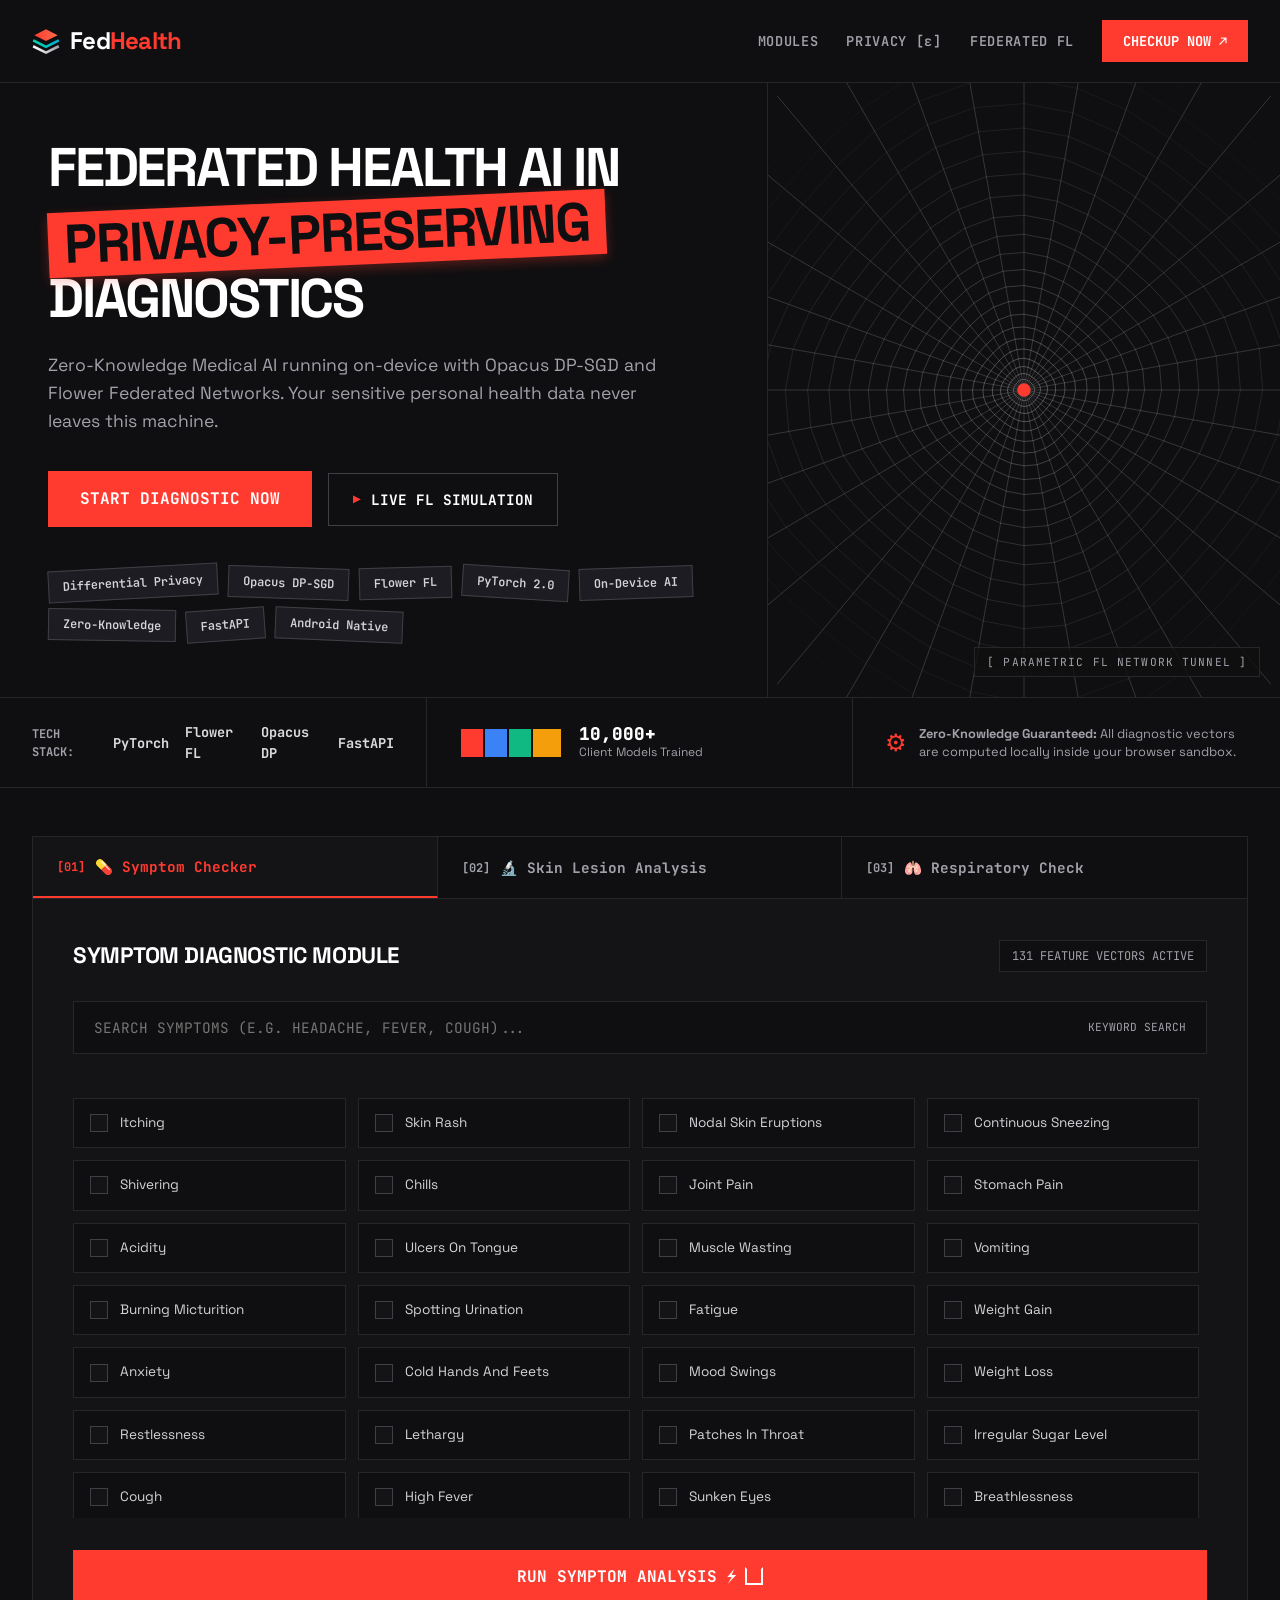
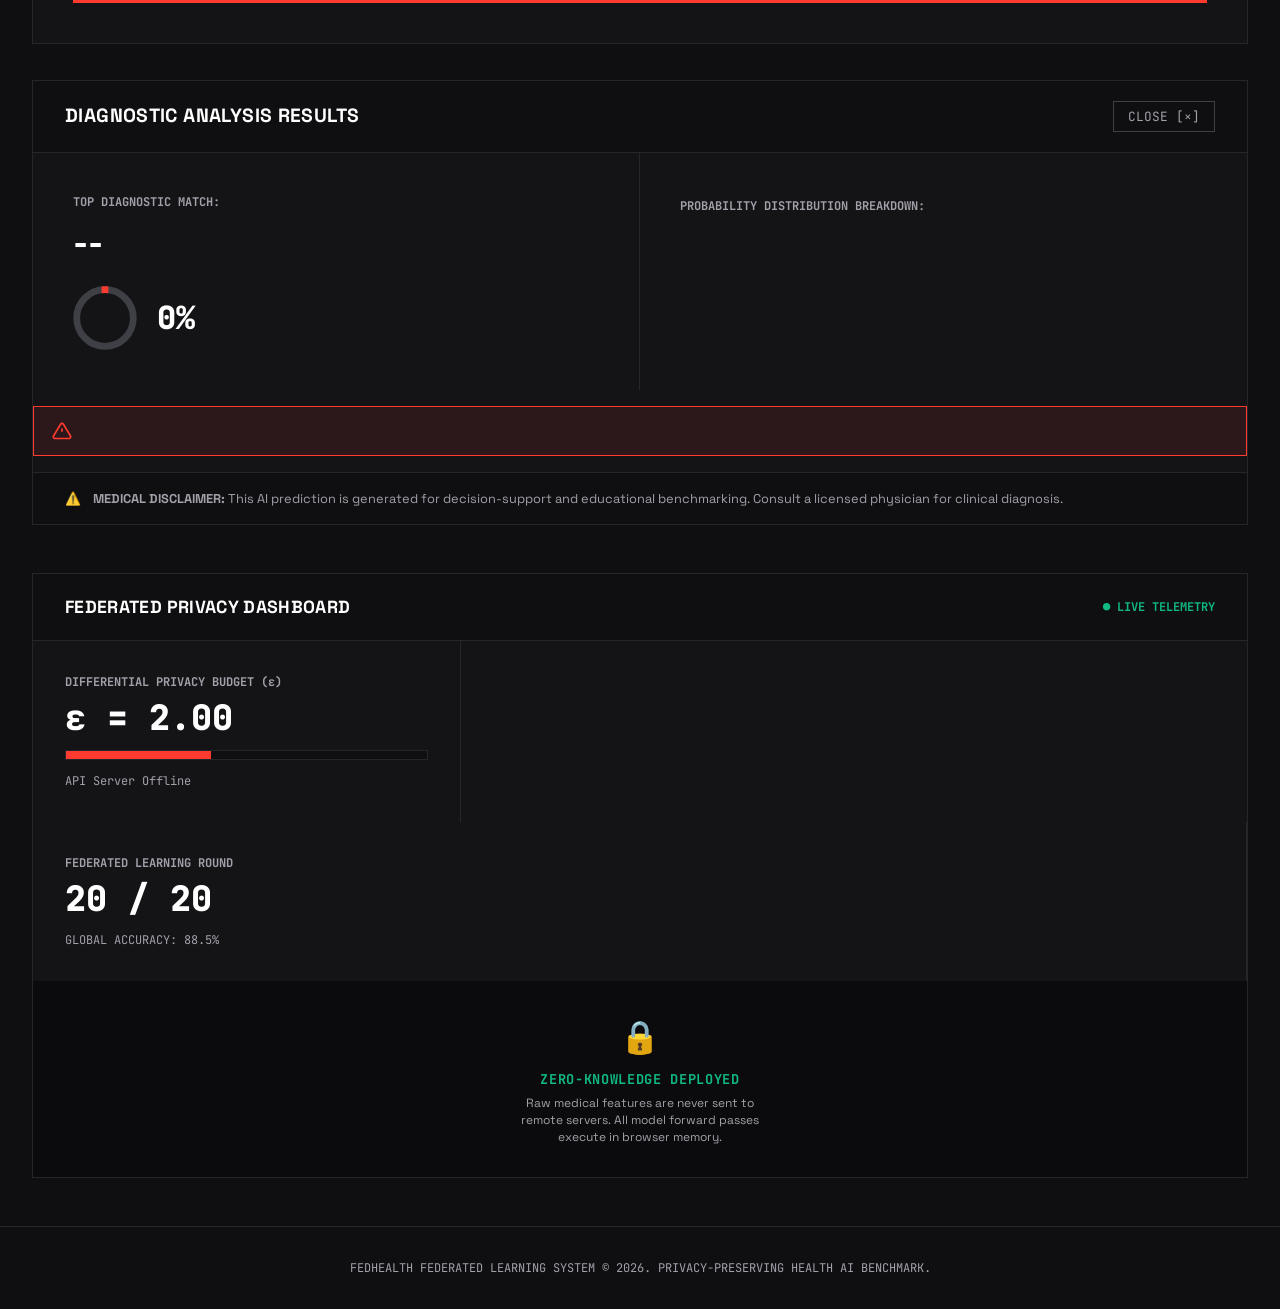
==== client-app/index.html @ 8d325be6 "Merge branch 'origin/fix/real-predictions-no-mock-fallback' into main - Merge PR #1 real FedAvg chec" ====
<!DOCTYPE html>
<html lang="en">
<head>
    <meta charset="UTF-8">
    <meta name="viewport" content="width=device-width, initial-scale=1.0">
    <title>FedHealth — Privacy-Preserving Health AI Symptom Checker</title>
    <meta name="description" content="State-of-the-art privacy-preserving federated learning health AI symptom checker. Your personal health data never leaves your device.">
    
    <!-- Open Graph / Social Link Sharing Metadata -->
    <meta property="og:type" content="website">
    <meta property="og:url" content="https://federated-symptom-checker.vercel.app/">
    <meta property="og:title" content="FedHealth — Privacy-Preserving Health AI">
    <meta property="og:description" content="State-of-the-art privacy-preserving federated learning health AI symptom checker. Your personal health data never leaves your device.">
    <meta property="og:image" content="https://federated-symptom-checker.vercel.app/favicon.svg">

    <!-- Twitter Card Metadata -->
    <meta property="twitter:card" content="summary">
    <meta property="twitter:title" content="FedHealth — Privacy-Preserving Health AI">
    <meta property="twitter:description" content="State-of-the-art privacy-preserving federated learning health AI symptom checker. Your personal health data never leaves your device.">

    <!-- Google Fonts: Space Grotesk & JetBrains Mono -->
    <link rel="preconnect" href="https://fonts.googleapis.com">
    <link rel="preconnect" href="https://fonts.gstatic.com" crossorigin>
    <link href="https://fonts.googleapis.com/css2?family=Space+Grotesk:wght@400;500;600;700;800&family=JetBrains+Mono:wght@400;500;600;700&display=swap" rel="stylesheet">
    
    <link rel="icon" type="image/svg+xml" href="favicon.svg">
    <link rel="stylesheet" href="index.css">
</head>
<body class="neo-dark-mode">

    <!-- Top Grid Header / Navigation Bar -->
    <header class="neo-header border-b">
        <div class="header-container">
            <div class="brand-logo">
                <svg width="28" height="28" viewBox="0 0 24 24" fill="none" xmlns="http://www.w3.org/2000/svg" class="logo-mark">
                    <path d="M12 2L22 7L12 12L2 7L12 2Z" fill="url(#head_paint0)"/>
                    <path d="M2 12L12 17L22 12" stroke="url(#head_paint1)" stroke-width="2.2" stroke-linecap="square" stroke-linejoin="miter"/>
                    <path d="M2 17L12 22L22 17" stroke="url(#head_paint2)" stroke-width="2.2" stroke-linecap="square" stroke-linejoin="miter"/>
                    <defs>
                        <linearGradient id="head_paint0" x1="2" y1="7" x2="22" y2="7" gradientUnits="userSpaceOnUse">
                            <stop stop-color="#FF3B30"/>
                            <stop offset="1" stop-color="#FF6B4A"/>
                        </linearGradient>
                        <linearGradient id="head_paint1" x1="2" y1="14.5" x2="22" y2="14.5" gradientUnits="userSpaceOnUse">
                            <stop stop-color="#00D4AA"/>
                            <stop offset="1" stop-color="#00B4D8"/>
                        </linearGradient>
                        <linearGradient id="head_paint2" x1="2" y1="19.5" x2="22" y2="19.5" gradientUnits="userSpaceOnUse">
                            <stop stop-color="#FFFFFF"/>
                            <stop offset="1" stop-color="#A1A1AA"/>
                        </linearGradient>
                    </defs>
                </svg>
                <span class="logo-text">Fed<span class="text-coral">Health</span></span>
            </div>
            
            <nav class="neo-nav">
                <a href="#workspace" class="nav-link">MODULES</a>
                <a href="#privacy" class="nav-link">PRIVACY [ε]</a>
                <a href="#specs" class="nav-link">FEDERATED FL</a>
                <a href="#workspace" class="btn-cta-small">CHECKUP NOW ↗</a>
            </nav>
        </div>
    </header>

    <!-- Main Grid Workspace Layout -->
    <div class="hero-grid-container border-b">
        
        <!-- Left Hero Content Panel -->
        <div class="hero-left-panel border-r">
            
            <!-- Headline with Angled Crimson Tape Highlight Badge -->
            <h1 class="hero-display-title">
                FEDERATED HEALTH AI IN
                <span class="tape-highlight-container">
                    <span class="tape-badge">PRIVACY-PRESERVING</span>
                </span>
                DIAGNOSTICS
            </h1>

            <p class="hero-subtext">
                Zero-Knowledge Medical AI running on-device with Opacus DP-SGD and Flower Federated Networks. Your sensitive personal health data never leaves this machine.
            </p>

            <!-- Primary CTAs -->
            <div class="hero-actions">
                <a href="#workspace" class="btn-neo-primary">START DIAGNOSTIC NOW</a>
                <button class="btn-neo-secondary" id="toggleSimulationBtn">
                    <span class="play-icon">▶</span> LIVE FL SIMULATION
                </button>
            </div>

            <!-- Floating Sticker Badges Cluster -->
            <div class="sticker-cluster">
                <span class="sticker tag-1">Differential Privacy</span>
                <span class="sticker tag-2">Opacus DP-SGD</span>
                <span class="sticker tag-3">Flower FL</span>
                <span class="sticker tag-4">PyTorch 2.0</span>
                <span class="sticker tag-5">On-Device AI</span>
                <span class="sticker tag-6">Zero-Knowledge</span>
                <span class="sticker tag-7">FastAPI</span>
                <span class="sticker tag-8">Android Native</span>
            </div>
        </div>

        <!-- Right Hero Visual Panel (3D Parametric Wireframe Canvas Tunnel) -->
        <div class="hero-right-panel">
            <canvas id="wireframeCanvas"></canvas>
            <div class="canvas-overlay-label">[ PARAMETRIC FL NETWORK TUNNEL ]</div>
        </div>

    </div>

    <!-- Compartmentalized Footer Bar (3-Column Grid) -->
    <div class="footer-grid border-b">
        <div class="footer-col border-r tech-logos">
            <span class="partner-label">TECH STACK:</span>
            <span class="tech-badge">PyTorch</span>
            <span class="tech-badge">Flower FL</span>
            <span class="tech-badge">Opacus DP</span>
            <span class="tech-badge">FastAPI</span>
        </div>
        
        <div class="footer-col border-r stats-social">
            <div class="avatar-stack">
                <span class="avatar a1"></span>
                <span class="avatar a2"></span>
                <span class="avatar a3"></span>
                <span class="avatar a4"></span>
            </div>
            <div class="stat-meta">
                <strong class="stat-number">10,000+</strong>
                <span class="stat-label">Client Models Trained</span>
            </div>
        </div>
        
        <div class="footer-col trust-badge">
            <div class="tech-gear-icon">⚙</div>
            <p class="trust-text">
                <strong>Zero-Knowledge Guaranteed:</strong> All diagnostic vectors are computed locally inside your browser sandbox.
            </p>
        </div>
    </div>

    <!-- Main Workspace Section -->
    <main class="main-container" id="workspace">
        <div class="workspace-card border">
            
            <!-- Module Selection Tabs -->
            <div class="tabs-grid border-b" id="appTabs">
                <button class="tab-btn active" data-target="symptoms">
                    <span class="tab-code">[01]</span> 💊 Symptom Checker
                </button>
                <button class="tab-btn" data-target="skin">
                    <span class="tab-code">[02]</span> 🔬 Skin Lesion Analysis
                </button>
                <button class="tab-btn" data-target="respiratory">
                    <span class="tab-code">[03]</span> 🫁 Respiratory Check
                </button>
            </div>

            <div class="tab-panes-container">
                <!-- Tab Pane 1: Symptom Checker -->
                <div class="tab-pane active" id="symptoms">
                    <div class="pane-header-bar">
                        <h2>SYMPTOM DIAGNOSTIC MODULE</h2>
                        <span class="mono-tag">131 FEATURE VECTORS ACTIVE</span>
                    </div>

                    <div class="search-container border">
                        <input type="text" id="symptomSearch" placeholder="SEARCH SYMPTOMS (E.G. HEADACHE, FEVER, COUGH)...">
                        <span class="search-shortcut">KEYWORD SEARCH</span>
                    </div>

                    <div class="selected-tags-box" id="selectedSymptoms">
                        <!-- Selected symptom tags rendered here -->
                    </div>

                    <div class="symptom-grid-matrix" id="symptomList">
                        <!-- Checkboxes populated by app.js -->
                    </div>

                    <div class="actions-bar">
                        <button class="btn-neo-primary width-full" id="analyzeSymptomsBtn">
                            <span class="btn-text">RUN SYMPTOM ANALYSIS ⚡</span>
                            <div class="loader hidden"></div>
                        </button>
                    </div>
                </div>

                <!-- Tab Pane 2: Skin Analysis -->
                <div class="tab-pane hidden" id="skin">
                    <div class="pane-header-bar">
                        <h2>SKIN LESION ANALYSIS MODULE</h2>
                        <span class="mono-tag">MOBILENETV3 CNN BACKBONE</span>
                    </div>

                    <div class="upload-zone-neo border" id="skinDropZone">
                        <input type="file" id="skinFileInput" accept="image/*" class="file-input-hidden">
                        <div class="upload-content-neo" id="skinUploadContent">
                            <div class="upload-icon-box">📷</div>
                            <p class="upload-title">DRAG & DROP IMAGE FILE HERE</p>
                            <span class="upload-sub">OR CLICK ANYWHERE TO BROWSE LOCAL STORAGE</span>
                        </div>
                        <div class="preview-container hidden" id="skinPreviewContainer">
                            <img id="skinPreview" src="" alt="Preview">
                            <button class="btn-remove" id="removeSkinFile">×</button>
                        </div>
                    </div>

                    <div class="actions-bar">
                        <button class="btn-neo-primary width-full" id="analyzeSkinBtn" disabled>
                            <span class="btn-text">ANALYZE IMAGE ⚡</span>
                            <div class="loader hidden"></div>
                        </button>
                    </div>
                </div>

                <!-- Tab Pane 3: Respiratory Analysis -->
                <div class="tab-pane hidden" id="respiratory">
                    <div class="pane-header-bar">
                        <h2>RESPIRATORY SOUND ANALYSIS MODULE</h2>
                        <span class="mono-tag">MEL SPECTROGRAM CNN BACKBONE</span>
                    </div>

                    <div class="audio-workspace-neo">
                        <div class="recorder-card border">
                            <button class="btn-record-neo" id="recordBtn">
                                <span class="record-indicator"></span>
                            </button>
                            <div class="timer-neo" id="recordingTimer">00:00</div>
                            <p class="recording-status-neo" id="recordingStatus">CLICK RECORD TO CAPTURE AUDIO</p>
                            
                            <div class="waveform-neo" id="waveform">
                                <div class="bar"></div><div class="bar"></div><div class="bar"></div>
                                <div class="bar"></div><div class="bar"></div><div class="bar"></div>
                                <div class="bar"></div><div class="bar"></div><div class="bar"></div>
                            </div>
                        </div>

                        <div class="or-divider"><span>OR UPLOAD FILE</span></div>

                        <div class="upload-zone-neo border" id="audioDropZone">
                            <input type="file" id="audioFileInput" accept="audio/*" class="file-input-hidden">
                            <div class="upload-icon-box">🎙️</div>
                            <p class="upload-title">UPLOAD AUDIO RECORDING</p>
                            <span class="upload-sub">CLICK TO BROWSE MP3 / WAV / OGG SOUND FILE</span>
                        </div>

                        <div class="audio-player-container hidden" id="audioPlayerContainer">
                            <audio id="audioPlayback" controls></audio>
                            <button class="btn-remove" id="removeAudioFile">×</button>
                        </div>
                    </div>

                    <div class="actions-bar">
                        <button class="btn-neo-primary width-full" id="analyzeAudioBtn" disabled>
                            <span class="btn-text">ANALYZE RESPIRATORY SOUND ⚡</span>
                            <div class="loader hidden"></div>
                        </button>
                    </div>
                </div>
            </div>
        </div>

        <!-- Shared Results Panel -->
        <div class="results-card-neo border hidden" id="resultsPanel">
            <div class="results-header-bar border-b">
                <h2>DIAGNOSTIC ANALYSIS RESULTS</h2>
                <button class="btn-close-neo" id="closeResults">CLOSE [×]</button>
            </div>
            
            <div class="results-body">
                <div class="primary-result-box border-r">
                    <span class="result-label">TOP DIAGNOSTIC MATCH:</span>
                    <div class="diagnosis-name" id="primaryDiagnosis">--</div>
                    
                    <div class="confidence-display">
                        <svg viewBox="0 0 36 36" class="circular-chart-neo">
                            <path class="circle-bg-neo" d="M18 2.0845 a 15.9155 15.9155 0 0 1 0 31.831 a 15.9155 15.9155 0 0 1 0 -31.831" />
                            <path class="circle-neo" id="primaryConfidenceArc" stroke-dasharray="0, 100" d="M18 2.0845 a 15.9155 15.9155 0 0 1 0 31.831 a 15.9155 15.9155 0 0 1 0 -31.831" />
                        </svg>
                        <div class="confidence-number"><span id="primaryConfidence">0</span>%</div>
                    </div>
                </div>

                <div class="secondary-results-box">
                    <span class="result-label">PROBABILITY DISTRIBUTION BREAKDOWN:</span>
                    <div class="predictions-list-neo" id="predictionsList">
                        <!-- Populated by JS -->
                    </div>
                </div>
            </div>

            <div class="demo-notice hidden" id="demoNotice">
                <svg width="20" height="20" viewBox="0 0 24 24" fill="none" stroke="currentColor" stroke-width="2"><path d="M10.29 3.86L1.82 18a2 2 0 0 0 1.71 3h16.94a2 2 0 0 0 1.71-3L13.71 3.86a2 2 0 0 0-3.42 0z"></path><line x1="12" y1="9" x2="12" y2="13"></line><line x1="12" y1="17" x2="12.01" y2="17"></line></svg>
                <p id="demoNoticeText"></p>
            </div>

            <div class="disclaimer-bar border-t">
                <span class="disclaimer-icon">⚠️</span>
                <p><strong>MEDICAL DISCLAIMER:</strong> This AI prediction is generated for decision-support and educational benchmarking. Consult a licensed physician for clinical diagnosis.</p>
            </div>
        </div>

        <!-- Privacy & Federated Dashboard (Grid Cards) -->
        <div class="privacy-grid-neo border" id="privacy">
            <div class="privacy-header-bar border-b">
                <h3>FEDERATED PRIVACY DASHBOARD</h3>
                <span class="live-status-pill">● LIVE TELEMETRY</span>
            </div>

            <div class="dashboard-columns">
                <div class="dash-col border-r">
                    <span class="dash-title">DIFFERENTIAL PRIVACY BUDGET (ε)</span>
                    <div class="dash-val" id="epsilonValue">ε = 2.00</div>
                    <div class="dash-progress border"><div class="dash-fill" id="epsilonFill" style="width: 40%"></div></div>
                    <span class="dash-meta" id="epsilonNote">OPACUS DP-SGD (δ = 1e-5)</span>
                </div>
                </div>

                <div class="dash-col border-r">
                    <span class="dash-title">FEDERATED LEARNING ROUND</span>
                    <div class="dash-val"><span id="currentRound">20</span> / <span id="totalRounds">20</span></div>
                    <span class="dash-meta">GLOBAL ACCURACY: <span id="globalAccuracy">88.5</span>%</span>
                </div>

                <div class="dash-col secure-status-col">
                    <span class="lock-big">🔒</span>
                    <strong class="secure-title">ZERO-KNOWLEDGE DEPLOYED</strong>
                    <p class="secure-desc">Raw medical features are never sent to remote servers. All model forward passes execute in browser memory.</p>
                </div>
            </div>
        </div>
    </main>

    <!-- Footer -->
    <footer class="neo-footer border-t">
        <p>FEDHEALTH FEDERATED LEARNING SYSTEM &copy; 2026. PRIVACY-PRESERVING HEALTH AI BENCHMARK.</p>
    </footer>

    <!-- Scripts -->
    <script src="api.js"></script>
    <script src="app.js"></script>
    <script>
        // Wireframe 3D Parametric Tunnel Canvas Animation
        // Interactive Live FL Simulation Engine inside 3D Parametric Wireframe Canvas Tunnel
        (function initTunnelSimulation() {
            const canvas = document.getElementById('wireframeCanvas');
            const toggleBtn = document.getElementById('toggleSimulationBtn');
            if (!canvas) return;
            
            const ctx = canvas.getContext('2d');
            let width, height;

            function resize() {
                width = canvas.width = canvas.parentElement.clientWidth || 500;
                height = canvas.height = canvas.parentElement.clientHeight || 500;
            }
            resize();
            window.addEventListener('resize', resize);

            // Simulation State Engine
            let isSimulating = false;
            let simProgress = 0.0; // Lerp weight: 0.0 (ambient tunnel) -> 1.0 (active FL simulation)
            let time = 0;
            let currentRound = 1;
            let roundProgress = 0;
            let activePhase = "LOCAL DP-SGD TRAINING";
            let currentLoss = "0.784";
            let currentAcc = "72.4";

            // 12 Distributed FL Client Nodes
            const NUM_CLIENTS = 12;
            const clientNodes = [];
            for (let i = 0; i < NUM_CLIENTS; i++) {
                const angle = (i / NUM_CLIENTS) * Math.PI * 2;
                clientNodes.push({
                    id: i + 1,
                    angle: angle,
                    pulseOffset: Math.random() * Math.PI * 2
                });
            }

            // FedAvg Sync Shockwave Ring Objects
            const shockwaves = [];

            if (toggleBtn) {
                toggleBtn.addEventListener('click', () => {
                    isSimulating = !isSimulating;
                    if (isSimulating) {
                        toggleBtn.classList.add('active');
                        toggleBtn.style.background = 'rgba(255, 59, 48, 0.15)';
                        toggleBtn.style.borderColor = '#FF3B30';
                        toggleBtn.innerHTML = '<span class="play-icon">⏹</span> STOP SIMULATION';
                    } else {
                        toggleBtn.classList.remove('active');
                        toggleBtn.style.background = 'transparent';
                        toggleBtn.style.borderColor = 'var(--border-bright)';
                        toggleBtn.innerHTML = '<span class="play-icon">▶</span> LIVE FL SIMULATION';
                    }
                });
            }

            function animate() {
                time += 0.007;

                // Smooth Linear Interpolation (Lerp) for transition between modes
                const targetSim = isSimulating ? 1.0 : 0.0;
                simProgress += (targetSim - simProgress) * 0.05;

                ctx.fillStyle = '#0F0F11';
                ctx.fillRect(0, 0, width, height);

                const centerX = width / 2;
                const centerY = height / 2;
                const numRings = 26;
                const pointsPerRing = 36;
                const maxRadius = Math.min(width, height) * 0.75;

                // FL Simulation Logic & Stage Updating
                if (simProgress > 0.02) {
                    roundProgress += 0.006 * (0.6 + simProgress * 0.4);
                    if (roundProgress >= 1.0) {
                        roundProgress = 0;
                        currentRound = (currentRound % 50) + 1;
                        currentLoss = Math.max(0.12, (0.85 * Math.exp(-currentRound * 0.05) + Math.random() * 0.02)).toFixed(3);
                        currentAcc = Math.min(96.8, (64.2 + (currentRound * 0.65) + Math.random() * 0.4)).toFixed(1);
                        
                        // Trigger FedAvg Sync Shockwave ring
                        shockwaves.push({ radius: 10, alpha: 1.0 });
                    }

                    if (roundProgress < 0.35) {
                        activePhase = "LOCAL DP-SGD TRAINING";
                    } else if (roundProgress < 0.70) {
                        activePhase = "GRADIENT AGGREGATION";
                    } else {
                        activePhase = "GLOBAL MODEL SYNC";
                    }
                }

                // 1. Render 3D Parametric Wireframe Tunnel Rings
                for (let r = 1; r <= numRings; r++) {
                    const z = (r + (time * 9) % 1);
                    const radius = Math.pow(z / numRings, 1.9) * maxRadius;
                    const alpha = Math.min(1, z / 5) * Math.max(0, 1 - z / numRings);
                    
                    const warpAmp = 0.04 + (simProgress * 0.02 * Math.sin(time * 3 + r * 0.2));
                    
                    ctx.strokeStyle = `rgba(255, 255, 255, ${alpha * (0.35 + simProgress * 0.15)})`;
                    ctx.lineWidth = 1;
                    ctx.beginPath();
                    
                    for (let i = 0; i <= pointsPerRing; i++) {
                        const angle = (i / pointsPerRing) * Math.PI * 2;
                        const warp = Math.sin(angle * 4 + time * 3) * (radius * warpAmp);
                        const currentRadius = radius + warp;
                        
                        const x = centerX + Math.cos(angle) * currentRadius;
                        const y = centerY + Math.sin(angle) * currentRadius;
                        
                        if (i === 0) ctx.moveTo(x, y);
                        else ctx.lineTo(x, y);
                    }
                    ctx.closePath();
                    ctx.stroke();
                }

                // 2. Radial Perspective Grid Spokes
                ctx.strokeStyle = `rgba(255, 255, 255, ${0.16 + simProgress * 0.08})`;
                for (let i = 0; i < pointsPerRing; i++) {
                    const angle = (i / pointsPerRing) * Math.PI * 2;
                    const xEnd = centerX + Math.cos(angle) * maxRadius;
                    const yEnd = centerY + Math.sin(angle) * maxRadius;

                    ctx.beginPath();
                    ctx.moveTo(centerX, centerY);
                    ctx.lineTo(xEnd, yEnd);
                    ctx.stroke();
                }

                // 3. Render FedAvg Global Model Sync Shockwaves (Outward)
                for (let s = shockwaves.length - 1; s >= 0; s--) {
                    const sw = shockwaves[s];
                    sw.radius += 5.0;
                    sw.alpha -= 0.02;

                    if (sw.alpha <= 0 || sw.radius > maxRadius * 1.1) {
                        shockwaves.splice(s, 1);
                        continue;
                    }

                    ctx.strokeStyle = `rgba(255, 59, 48, ${sw.alpha * simProgress * 0.9})`;
                    ctx.lineWidth = 2;
                    ctx.beginPath();
                    ctx.arc(centerX, centerY, sw.radius, 0, Math.PI * 2);
                    ctx.stroke();
                }

                // 4. Render FL Client Nodes & Gradient Packets (Inward / Outward)
                if (simProgress > 0.005) {
                    const outerRingRadius = maxRadius * 0.82;

                    clientNodes.forEach((node, idx) => {
                        const nodeX = centerX + Math.cos(node.angle) * outerRingRadius;
                        const nodeY = centerY + Math.sin(node.angle) * outerRingRadius;

                        // Smoothly fade in/out node points
                        ctx.globalAlpha = simProgress;
                        
                        const nodePulse = Math.sin(time * 5 + node.pulseOffset) * 2 + 5;
                        const isPrimary = idx % 3 === 0;
                        ctx.fillStyle = isPrimary ? '#FF3B30' : '#10B981';

                        ctx.beginPath();
                        ctx.arc(nodeX, nodeY, nodePulse, 0, Math.PI * 2);
                        ctx.fill();

                        // Client ID Monospace Tag
                        ctx.fillStyle = `rgba(255, 255, 255, ${simProgress * 0.9})`;
                        ctx.font = '10px "JetBrains Mono", monospace';
                        const labelX = nodeX + (Math.cos(node.angle) * 12);
                        const labelY = nodeY + (Math.sin(node.angle) * 12);
                        ctx.fillText(`C#${node.id < 10 ? '0' + node.id : node.id}`, labelX - 12, labelY + 4);

                        // Gradient Transmission Packet Trajectory
                        if (roundProgress >= 0.25 && roundProgress <= 0.70) {
                            const pktProgress = (roundProgress - 0.25) / 0.45;
                            const pktX = nodeX + (centerX - nodeX) * pktProgress;
                            const pktY = nodeY + (centerY - nodeY) * pktProgress;

                            ctx.fillStyle = '#FF3B30';
                            ctx.beginPath();
                            ctx.arc(pktX, pktY, 3, 0, Math.PI * 2);
                            ctx.fill();
                        }

                        ctx.globalAlpha = 1.0;
                    });

                    // 5. Monospace Telemetry HUD Overlay Container Inside Canvas
                    ctx.save();
                    ctx.globalAlpha = Math.min(1.0, simProgress * 1.2);
                    
                    // Dark HUD box background with sharp 0px corners & crimson border
                    ctx.fillStyle = 'rgba(15, 15, 17, 0.88)';
                    ctx.fillRect(16, 16, width - 32, 44);
                    ctx.strokeStyle = 'rgba(255, 59, 48, 0.7)';
                    ctx.lineWidth = 1;
                    ctx.strokeRect(16, 16, width - 32, 44);

                    ctx.font = '700 11px "JetBrains Mono", monospace';
                    ctx.fillStyle = '#FF3B30';
                    ctx.fillText('● LIVE FL NETWORK SIMULATOR', 28, 34);

                    ctx.font = '500 10px "JetBrains Mono", monospace';
                    ctx.fillStyle = '#FFFFFF';
                    ctx.fillText(`ROUND: ${currentRound}/50  |  STAGE: ${activePhase}`, 28, 48);

                    const metricsText = `LOSS: ${currentLoss}  ACC: ${currentAcc}%`;
                    const textWidth = ctx.measureText(metricsText).width;
                    ctx.fillStyle = '#A1A1AA';
                    ctx.fillText(metricsText, width - 28 - textWidth, 42);

                    ctx.restore();
                }

                // 6. Central Aggregator Core Node
                const corePulse = Math.sin(time * 5) * 3 + (7 + simProgress * 5);
                ctx.fillStyle = '#FF3B30';
                ctx.beginPath();
                ctx.arc(centerX, centerY, corePulse, 0, Math.PI * 2);
                ctx.fill();

                requestAnimationFrame(animate);
            }

            animate();
        })();
    </script>
</body>
</html>
---- client-app/index.css ----
/* ==========================================================================
   FEDHEALTH NEO-BRUTALIST CYBERPUNK DARK MODE STYLESHEET
   ========================================================================== */

:root {
    --bg-dark: #0F0F11;
    --bg-card: #141417;
    --bg-card-alt: #1A1A1E;
    --border-color: #26262A;
    --border-bright: #3F3F46;
    --text-main: #FFFFFF;
    --text-muted: #A1A1AA;
    --accent-coral: #FF3B30;
    --accent-coral-hover: #E03126;
    --accent-green: #10B981;
    --accent-yellow: #F59E0B;
    --font-display: 'Space Grotesk', -apple-system, sans-serif;
    --font-mono: 'JetBrains Mono', monospace;
}

* {
    box-sizing: border-box;
    margin: 0;
    padding: 0;
    border-radius: 0 !important; /* Strict 0px Neo-Brutalist Corner Radius */
}

body.neo-dark-mode {
    background-color: var(--bg-dark);
    color: var(--text-main);
    font-family: var(--font-display);
    line-height: 1.5;
    -webkit-font-smoothing: antialiased;
    overflow-x: hidden;
}

/* Structural Grid Border Utilities */
.border { border: 1px solid var(--border-color); }
.border-b { border-bottom: 1px solid var(--border-color); }
.border-t { border-top: 1px solid var(--border-color); }
.border-r { border-right: 1px solid var(--border-color); }
.border-l { border-left: 1px solid var(--border-color); }
.text-coral { color: var(--accent-coral); }

/* --------------------------------------------------------------------------
   Top Navigation Header
   -------------------------------------------------------------------------- */
.neo-header {
    background: var(--bg-dark);
    width: 100%;
}

.header-container {
    max-width: 1400px;
    margin: 0 auto;
    display: flex;
    justify-content: space-between;
    align-items: center;
    padding: 20px 32px;
}

.brand-logo {
    display: flex;
    align-items: center;
    gap: 10px;
    font-weight: 800;
    font-size: 1.5rem;
    letter-spacing: -0.03em;
}

.logo-icon {
    color: var(--accent-coral);
    font-size: 1.6rem;
}

.neo-nav {
    display: flex;
    align-items: center;
    gap: 28px;
}

.nav-link {
    color: var(--text-muted);
    text-decoration: none;
    font-family: var(--font-mono);
    font-size: 0.85rem;
    font-weight: 600;
    letter-spacing: 0.05em;
    transition: color 0.15s ease;
}

.nav-link:hover {
    color: var(--text-main);
}

.btn-cta-small {
    background: var(--accent-coral);
    color: #FFFFFF;
    text-decoration: none;
    font-family: var(--font-mono);
    font-weight: 700;
    font-size: 0.85rem;
    padding: 10px 20px;
    border: 1px solid var(--accent-coral);
    transition: background 0.15s ease;
}

.btn-cta-small:hover {
    background: var(--accent-coral-hover);
}

/* --------------------------------------------------------------------------
   Split 2-Column Hero Layout
   -------------------------------------------------------------------------- */
.hero-grid-container {
    display: grid;
    grid-template-columns: 1.2fr 0.8fr;
    max-width: 1400px;
    margin: 0 auto;
    min-height: 520px;
}

.hero-left-panel {
    padding: 56px 48px;
    display: flex;
    flex-direction: column;
    justify-content: space-between;
}

.hero-display-title {
    font-size: 3.4rem;
    font-weight: 800;
    line-height: 1.05;
    letter-spacing: -0.04em;
    color: var(--text-main);
    text-transform: uppercase;
}

/* Angled Tape-Style Highlight Badge */
.tape-highlight-container {
    display: inline-block;
    margin: 4px 0;
}

.tape-badge {
    background: var(--accent-coral);
    color: #0F0F11;
    padding: 4px 16px;
    font-weight: 900;
    display: inline-block;
    transform: rotate(-2.5deg);
    box-shadow: 0 4px 12px rgba(255, 59, 48, 0.3);
    letter-spacing: -0.02em;
}

.hero-subtext {
    color: var(--text-muted);
    font-size: 1.1rem;
    max-width: 620px;
    margin-top: 24px;
    font-weight: 400;
    line-height: 1.6;
}

.hero-actions {
    display: flex;
    align-items: center;
    gap: 16px;
    margin-top: 36px;
}

.btn-neo-primary {
    background: var(--accent-coral);
    color: #FFFFFF;
    border: none;
    padding: 16px 32px;
    font-weight: 700;
    font-size: 1rem;
    font-family: var(--font-mono);
    cursor: pointer;
    text-decoration: none;
    display: inline-flex;
    align-items: center;
    justify-content: center;
    gap: 8px;
    transition: background 0.15s ease, transform 0.1s ease;
}

.btn-neo-primary:hover {
    background: var(--accent-coral-hover);
}

.btn-neo-secondary {
    background: transparent;
    color: var(--text-main);
    border: 1px solid var(--border-bright);
    padding: 16px 24px;
    font-weight: 700;
    font-size: 0.9rem;
    font-family: var(--font-mono);
    cursor: pointer;
    display: inline-flex;
    align-items: center;
    gap: 10px;
    transition: border-color 0.15s ease, background 0.15s ease;
}

.btn-neo-secondary:hover {
    border-color: var(--text-main);
    background: rgba(255, 255, 255, 0.05);
}

.play-icon {
    color: var(--accent-coral);
    font-size: 0.8rem;
}

/* Floating Sticker Cluster */
.sticker-cluster {
    display: flex;
    flex-wrap: wrap;
    gap: 10px;
    margin-top: 40px;
}

.sticker {
    background: #1C1C22;
    border: 1px solid var(--border-bright);
    color: #D4D4D8;
    font-family: var(--font-mono);
    font-size: 0.75rem;
    font-weight: 600;
    padding: 6px 14px;
    display: inline-block;
    transition: transform 0.2s ease, border-color 0.2s ease;
}

.sticker:hover {
    border-color: var(--accent-coral);
    color: #FFFFFF;
}

.tag-1 { transform: rotate(-3deg); }
.tag-2 { transform: rotate(2deg); }
.tag-3 { transform: rotate(-1.5deg); }
.tag-4 { transform: rotate(3.5deg); }
.tag-5 { transform: rotate(-2deg); }
.tag-6 { transform: rotate(1deg); }
.tag-7 { transform: rotate(-4deg); }
.tag-8 { transform: rotate(2.5deg); }

/* Right Hero Visual Panel (Canvas Tunnel) */
.hero-right-panel {
    position: relative;
    background: #0B0B0D;
    display: flex;
    align-items: center;
    justify-content: center;
    overflow: hidden;
}

#wireframeCanvas {
    width: 100%;
    height: 100%;
    display: block;
}

.canvas-overlay-label {
    position: absolute;
    bottom: 20px;
    right: 20px;
    font-family: var(--font-mono);
    font-size: 0.7rem;
    color: var(--text-muted);
    letter-spacing: 0.1em;
    background: rgba(15, 15, 17, 0.8);
    padding: 6px 12px;
    border: 1px solid var(--border-color);
}

/* --------------------------------------------------------------------------
   Compartmentalized Footer Bar (3-Column Grid)
   -------------------------------------------------------------------------- */
.footer-grid {
    display: grid;
    grid-template-columns: 1fr 1fr 1fr;
    max-width: 1400px;
    margin: 0 auto;
    background: var(--bg-dark);
}

.footer-col {
    padding: 24px 32px;
    display: flex;
    align-items: center;
    gap: 16px;
}

.partner-label {
    font-family: var(--font-mono);
    font-size: 0.75rem;
    color: var(--text-muted);
    font-weight: 700;
}

.tech-badge {
    font-family: var(--font-mono);
    font-size: 0.85rem;
    font-weight: 700;
    color: #FFFFFF;
    opacity: 0.85;
}

.avatar-stack {
    display: flex;
    align-items: center;
}

.avatar {
    width: 32px;
    height: 32px;
    border: 2px solid var(--bg-dark);
    margin-left: -8px;
    display: inline-block;
}

.avatar.a1 { background: #FF3B30; margin-left: 0; }
.avatar.a2 { background: #3B82F6; }
.avatar.a3 { background: #10B981; }
.avatar.a4 { background: #F59E0B; }

.stat-meta {
    display: flex;
    flex-direction: column;
}

.stat-number {
    font-family: var(--font-mono);
    font-size: 1.1rem;
    font-weight: 800;
    color: #FFFFFF;
    line-height: 1;
}

.stat-label {
    font-size: 0.75rem;
    color: var(--text-muted);
}

.trust-badge {
    gap: 12px;
}

.tech-gear-icon {
    color: var(--accent-coral);
    font-size: 1.5rem;
}

.trust-text {
    font-size: 0.8rem;
    color: var(--text-muted);
    line-height: 1.4;
}

/* --------------------------------------------------------------------------
   Main Workspace Container
   -------------------------------------------------------------------------- */
.main-container {
    max-width: 1400px;
    margin: 48px auto;
    padding: 0 32px;
}

.workspace-card {
    background: var(--bg-card);
}

/* Tabs Bar */
.tabs-grid {
    display: grid;
    grid-template-columns: repeat(3, 1fr);
    background: var(--bg-dark);
}

.tab-btn {
    background: transparent;
    border: none;
    border-right: 1px solid var(--border-color);
    color: var(--text-muted);
    padding: 20px 24px;
    font-family: var(--font-mono);
    font-size: 0.9rem;
    font-weight: 700;
    cursor: pointer;
    text-align: left;
    display: flex;
    align-items: center;
    gap: 10px;
    transition: background 0.15s ease, color 0.15s ease;
}

.tab-btn:last-child {
    border-right: none;
}

.tab-btn:hover {
    background: rgba(255, 255, 255, 0.03);
    color: var(--text-main);
}

.tab-btn.active {
    background: var(--bg-card);
    color: var(--accent-coral);
    border-bottom: 2px solid var(--accent-coral);
}

.tab-code {
    font-size: 0.75rem;
    color: var(--text-muted);
}

.tab-btn.active .tab-code {
    color: var(--accent-coral);
}

/* Tab Panes */
.tab-panes-container {
    padding: 40px;
}

.tab-pane.hidden {
    display: none;
}

.pane-header-bar {
    display: flex;
    justify-content: space-between;
    align-items: center;
    margin-bottom: 28px;

}

.pane-header-bar h2 {
    font-size: 1.4rem;
    font-weight: 800;
    letter-spacing: -0.02em;
}

.mono-tag {
    font-family: var(--font-mono);
    font-size: 0.75rem;
    color: var(--text-muted);
    background: var(--bg-dark);
    padding: 6px 12px;
    border: 1px solid var(--border-color);
}

/* Search Container */
.search-container {
    display: flex;
    align-items: center;
    background: var(--bg-dark);
    padding: 16px 20px;
    margin-bottom: 24px;
}

.search-container input {
    background: transparent;
    border: none;
    outline: none;
    color: #FFFFFF;
    font-family: var(--font-mono);
    font-size: 0.9rem;
    width: 100%;
}

.search-shortcut {
    font-family: var(--font-mono);
    font-size: 0.7rem;
    color: var(--text-muted);
    white-space: nowrap;
}

/* Selected Symptom Tags */
.selected-tags-box {
    display: flex;
    flex-wrap: wrap;
    gap: 8px;
    margin-bottom: 20px;
}

.tag-selected {
    background: var(--accent-coral);
    color: #0F0F11;
    font-family: var(--font-mono);
    font-size: 0.8rem;
    font-weight: 700;
    padding: 6px 14px;
    display: inline-flex;
    align-items: center;
    gap: 8px;
    cursor: pointer;
}

.tag-remove {
    font-weight: 900;
}

/* Symptom Checkbox Matrix Grid */
.symptom-grid-matrix {
    display: grid;
    grid-template-columns: repeat(auto-fill, minmax(240px, 1fr));
    gap: 12px;
    max-height: 420px;
    overflow-y: auto;
    padding-right: 8px;
    margin-bottom: 32px;
}

.symptom-item-neo {
    background: var(--bg-dark);
    border: 1px solid var(--border-color);
    padding: 14px 16px;
    display: flex;
    align-items: center;
    gap: 12px;
    cursor: pointer;
    transition: border-color 0.15s ease, background 0.15s ease;
    user-select: none;
}

.symptom-item-neo:hover {
    border-color: var(--border-bright);
    background: #18181C;
}

.symptom-item-neo.checked {
    border-color: var(--accent-coral);
    background: rgba(255, 59, 48, 0.08);
}

.checkbox-box {
    width: 18px;
    height: 18px;
    border: 1px solid var(--border-bright);
    background: var(--bg-card);
    display: flex;
    align-items: center;
    justify-content: center;
    font-size: 0.75rem;
    color: var(--accent-coral);
    font-weight: 900;
}

.symptom-item-neo.checked .checkbox-box {
    border-color: var(--accent-coral);
    background: var(--accent-coral);
    color: #0F0F11;
}

.symptom-label {
    font-size: 0.85rem;
    color: #D4D4D8;
    text-transform: capitalize;
}

.symptom-item-neo.checked .symptom-label {
    color: #FFFFFF;
    font-weight: 600;
}

/* Action Button Bar */
.actions-bar {
    margin-top: 24px;
}

.width-full {
    width: 100%;
}

/* Upload Zone Neo */
.upload-zone-neo {
    background: var(--bg-dark);
    padding: 60px 40px;
    text-align: center;
    cursor: pointer;
    position: relative;
    transition: border-color 0.15s ease;
    margin-bottom: 24px;
}

.upload-zone-neo:hover {
    border-color: var(--accent-coral);
}

.upload-icon-box {
    font-size: 2.5rem;
    margin-bottom: 16px;
}

.upload-title {
    font-family: var(--font-mono);
    font-weight: 700;
    font-size: 1rem;
    color: #FFFFFF;
    margin-bottom: 6px;
}

.upload-sub {
    font-family: var(--font-mono);
    font-size: 0.75rem;
    color: var(--text-muted);
}

.file-input-hidden {
    position: absolute !important;
    width: 0.1px !important;
    height: 0.1px !important;
    opacity: 0 !important;
    overflow: hidden !important;
    z-index: -1 !important;
}

/* Preview Containers */
.preview-container {
    position: relative;
    display: inline-block;
}

.preview-container img {
    max-width: 320px;
    max-height: 240px;
    border: 1px solid var(--border-bright);
}

.btn-remove {
    position: absolute;
    top: -12px;
    right: -12px;
    background: var(--accent-coral);
    color: #FFFFFF;
    border: none;
    width: 28px;
    height: 28px;
    font-weight: 900;
    cursor: pointer;
    font-size: 1rem;
    line-height: 28px;
}

/* Audio Recorder Section */
.audio-workspace-neo {
    display: flex;
    flex-direction: column;
    gap: 24px;
}

.recorder-card {
    background: var(--bg-dark);
    padding: 36px;
    text-align: center;
    display: flex;
    flex-direction: column;
    align-items: center;
}

.btn-record-neo {
    width: 64px;
    height: 64px;
    background: var(--accent-coral);
    border: none;
    cursor: pointer;
    display: flex;
    align-items: center;
    justify-content: center;
    margin-bottom: 16px;
}

.record-indicator {
    width: 20px;
    height: 20px;
    background: #FFFFFF;
}

.timer-neo {
    font-family: var(--font-mono);
    font-size: 1.8rem;
    font-weight: 800;
    color: #FFFFFF;
    margin-bottom: 8px;
}

.recording-status-neo {
    font-family: var(--font-mono);
    font-size: 0.8rem;
    color: var(--text-muted);
}

.waveform-neo {
    display: flex;
    align-items: center;
    gap: 6px;
    height: 36px;
    margin-top: 20px;
}

.waveform-neo .bar {
    width: 6px;
    height: 100%;
    background: var(--border-bright);
}

.or-divider {
    text-align: center;
    font-family: var(--font-mono);
    font-size: 0.75rem;
    color: var(--text-muted);
}

/* --------------------------------------------------------------------------
   Results Panel Card (Neo-Brutalist)
   -------------------------------------------------------------------------- */
.results-card-neo {
    background: var(--bg-card);
    margin-top: 36px;
}

.results-header-bar {
    padding: 20px 32px;
    display: flex;
    justify-content: space-between;
    align-items: center;
    background: var(--bg-dark);
}

.results-header-bar h2 {
    font-size: 1.2rem;
    font-weight: 800;
    letter-spacing: 0.02em;
}

.btn-close-neo {
    background: transparent;
    border: 1px solid var(--border-bright);
    color: var(--text-muted);
    font-family: var(--font-mono);
    font-size: 0.8rem;
    padding: 6px 14px;
    cursor: pointer;
}

.btn-close-neo:hover {
    border-color: var(--accent-coral);
    color: var(--accent-coral);
}

.results-body {
    display: grid;
    grid-template-columns: 1fr 1fr;
}

.primary-result-box {
    padding: 40px;
    display: flex;
    flex-direction: column;
    justify-content: center;
}

.result-label {
    font-family: var(--font-mono);
    font-size: 0.75rem;
    color: var(--text-muted);
    font-weight: 700;
    margin-bottom: 12px;
}

.diagnosis-name {
    font-size: 2.2rem;
    font-weight: 800;
    line-height: 1.1;
    color: #FFFFFF;
    margin-bottom: 24px;
}

.confidence-display {
    display: flex;
    align-items: center;
    gap: 20px;
}

.circular-chart-neo {
    width: 64px;
    height: 64px;
}

.circle-bg-neo {
    fill: none;
    stroke: var(--border-bright);
    stroke-width: 3.8;
}

.circle-neo {
    fill: none;
    stroke: var(--accent-coral);
    stroke-width: 3.8;
    stroke-linecap: square;
    transition: stroke-dasharray 0.8s ease;
}

.confidence-number {
    font-family: var(--font-mono);
    font-size: 2rem;
    font-weight: 800;
    color: #FFFFFF;
}

.secondary-results-box {
    padding: 40px;
}

.predictions-list-neo {
    display: flex;
    flex-direction: column;
    gap: 16px;
    margin-top: 16px;
}

.prediction-item-neo {
    display: flex;
    align-items: center;
    justify-content: space-between;
    gap: 16px;
}

.pred-name-neo {
    font-family: var(--font-mono);
    font-size: 0.85rem;
    color: #D4D4D8;
    width: 180px;
}

.pred-bar-bg {
    flex: 1;
    height: 10px;
    background: var(--bg-dark);
    border: 1px solid var(--border-color);
    position: relative;
}

.pred-bar-fill {
    height: 100%;
    background: var(--accent-coral);
    transition: width 0.6s ease;
}

.pred-val-neo {
    font-family: var(--font-mono);
    font-size: 0.85rem;
    font-weight: 700;
    color: #FFFFFF;
    width: 48px;
    text-align: right;
}

.disclaimer-bar {
    padding: 16px 32px;
    background: var(--bg-dark);
    display: flex;
    align-items: center;
    gap: 12px;
    font-size: 0.8rem;
    color: var(--text-muted);
}

/* --------------------------------------------------------------------------
   Privacy & Federated Dashboard Grid
   -------------------------------------------------------------------------- */
.privacy-grid-neo {
    background: var(--bg-card);
    margin-top: 48px;
}

.privacy-header-bar {
    padding: 20px 32px;
    display: flex;
    justify-content: space-between;
    align-items: center;
    background: var(--bg-dark);
}

.privacy-header-bar h3 {
    font-size: 1.1rem;
    font-weight: 800;
    letter-spacing: 0.02em;
}

.live-status-pill {
    font-family: var(--font-mono);
    font-size: 0.75rem;
    color: var(--accent-green);
    font-weight: 700;
}

.dashboard-columns {
    display: grid;
    grid-template-columns: 1.2fr 1.2fr 1fr;
}

.dash-col {
    padding: 32px;
    display: flex;
    flex-direction: column;
    justify-content: center;
}

.dash-title {
    font-family: var(--font-mono);
    font-size: 0.75rem;
    color: var(--text-muted);
    font-weight: 700;
    margin-bottom: 8px;
}

.dash-val {
    font-family: var(--font-mono);
    font-size: 2.2rem;
    font-weight: 800;
    color: #FFFFFF;
    line-height: 1.1;
    margin-bottom: 12px;
}

.dash-progress {
    height: 10px;
    background: var(--bg-dark);
    margin-bottom: 12px;
}

.dash-fill {
    height: 100%;
    background: var(--accent-coral);
}

.dash-meta {
    font-family: var(--font-mono);
    font-size: 0.75rem;
    color: var(--text-muted);
}

.secure-status-col {
    background: #0B0B0D;
    text-align: center;
    align-items: center;
}

.lock-big {
    font-size: 2rem;
    margin-bottom: 8px;
}

.secure-title {
    font-family: var(--font-mono);
    font-size: 0.85rem;
    color: var(--accent-green);
    letter-spacing: 0.05em;
    margin-bottom: 6px;
}

.secure-desc {
    font-size: 0.75rem;
    color: var(--text-muted);
    line-height: 1.4;
    max-width: 260px;
}

/* --------------------------------------------------------------------------
   Footer
   -------------------------------------------------------------------------- */
.neo-footer {
    max-width: 1400px;
    margin: 48px auto 0;
    padding: 32px;
    text-align: center;
    font-family: var(--font-mono);
    font-size: 0.75rem;
    color: var(--text-muted);
}

/* Loader */
.loader {
    width: 18px;
    height: 18px;
    border: 2px solid #FFFFFF;
    border-top-color: transparent;
    animation: spin 0.6s linear infinite;
    display: inline-block;
}

@keyframes spin {
    to { transform: rotate(360deg); }
}

/* Demo Notice - Neo-Brutalist Alert */
.demo-notice {
    display: flex;
    align-items: center;
    gap: 12px;
    background: rgba(255, 59, 48, 0.1);
    border: 1px solid var(--accent-coral);
    padding: 14px 18px;
    margin: 16px 0;
    font-family: var(--font-mono);
    font-size: 0.82rem;
    color: #FFA39E;
}
.demo-notice svg {
    color: var(--accent-coral);
    flex-shrink: 0;
}

/* Media Queries */
@media (max-width: 1024px) {
    .hero-grid-container {
        grid-template-columns: 1fr;
    }
    .hero-right-panel {
        min-height: 380px;
    }
    .footer-grid, .dashboard-columns, .results-body {
        grid-template-columns: 1fr;
    }
    .border-r {
        border-right: none;
        border-bottom: 1px solid var(--border-color);
    }
}

@media (max-width: 768px) {
    .hero-title-glitch {
        font-size: 2.2rem;
    }
    .tabs-nav-bar {
        flex-direction: column;
    }
    .tab-btn-neo {
        border-right: none;
        border-bottom: 1px solid var(--border-color);
    }
}
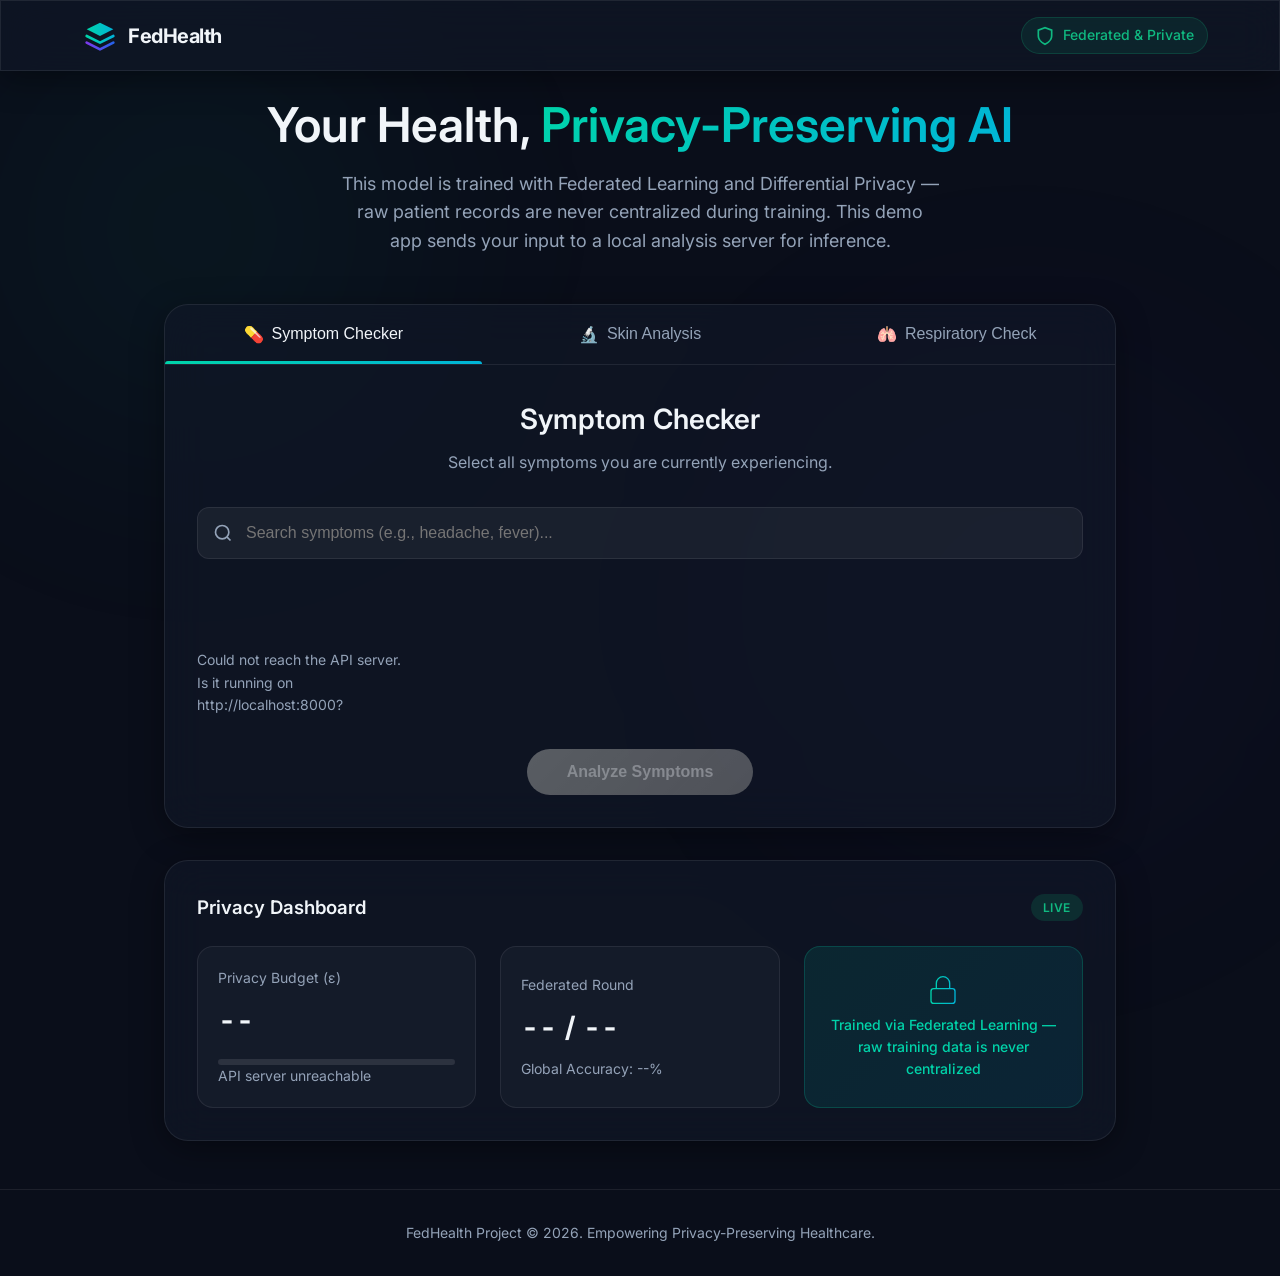
==== commit c0189296: "Align production FL pipeline with the paper's methodology; fix dataset-format mismatch; add UI hones" ====
--- a/client-app/index.html
+++ b/client-app/index.html
@@ -3,259 +3,171 @@
 <head>
     <meta charset="UTF-8">
     <meta name="viewport" content="width=device-width, initial-scale=1.0">
-    <title>FedHealth — Privacy-Preserving Health AI Symptom Checker</title>
-    <meta name="description" content="State-of-the-art privacy-preserving federated learning health AI symptom checker. Your personal health data never leaves your device.">
-    
-    <!-- Open Graph / Social Link Sharing Metadata -->
-    <meta property="og:type" content="website">
-    <meta property="og:url" content="https://federated-symptom-checker.vercel.app/">
-    <meta property="og:title" content="FedHealth — Privacy-Preserving Health AI">
-    <meta property="og:description" content="State-of-the-art privacy-preserving federated learning health AI symptom checker. Your personal health data never leaves your device.">
-    <meta property="og:image" content="https://federated-symptom-checker.vercel.app/favicon.svg">
-
-    <!-- Twitter Card Metadata -->
-    <meta property="twitter:card" content="summary">
-    <meta property="twitter:title" content="FedHealth — Privacy-Preserving Health AI">
-    <meta property="twitter:description" content="State-of-the-art privacy-preserving federated learning health AI symptom checker. Your personal health data never leaves your device.">
-
-    <!-- Google Fonts: Space Grotesk & JetBrains Mono -->
+    <title>FedHealth — Privacy-Preserving Symptom Checker</title>
+    <meta name="description" content="A premium privacy-preserving federated learning health AI symptom checker.">
     <link rel="preconnect" href="https://fonts.googleapis.com">
     <link rel="preconnect" href="https://fonts.gstatic.com" crossorigin>
-    <link href="https://fonts.googleapis.com/css2?family=Space+Grotesk:wght@400;500;600;700;800&family=JetBrains+Mono:wght@400;500;600;700&display=swap" rel="stylesheet">
-    
-    <link rel="icon" type="image/svg+xml" href="favicon.svg">
+    <link href="https://fonts.googleapis.com/css2?family=Inter:wght@300;400;500;600;700&display=swap" rel="stylesheet">
     <link rel="stylesheet" href="index.css">
 </head>
-<body class="neo-dark-mode">
-
-    <!-- Top Grid Header / Navigation Bar -->
-    <header class="neo-header border-b">
-        <div class="header-container">
-            <div class="brand-logo">
-                <svg width="28" height="28" viewBox="0 0 24 24" fill="none" xmlns="http://www.w3.org/2000/svg" class="logo-mark">
-                    <path d="M12 2L22 7L12 12L2 7L12 2Z" fill="url(#head_paint0)"/>
-                    <path d="M2 12L12 17L22 12" stroke="url(#head_paint1)" stroke-width="2.2" stroke-linecap="square" stroke-linejoin="miter"/>
-                    <path d="M2 17L12 22L22 17" stroke="url(#head_paint2)" stroke-width="2.2" stroke-linecap="square" stroke-linejoin="miter"/>
+<body>
+    <!-- Background Elements -->
+    <div class="bg-gradient-1"></div>
+    <div class="bg-gradient-2"></div>
+
+    <!-- Navigation -->
+    <nav class="navbar glass">
+        <div class="nav-content">
+            <div class="logo">
+                <div class="logo-glow"></div>
+                <svg width="32" height="32" viewBox="0 0 24 24" fill="none" xmlns="http://www.w3.org/2000/svg">
+                    <path d="M12 2L22 7L12 12L2 7L12 2Z" fill="url(#paint0_linear)"/>
+                    <path d="M2 17L12 22L22 17" stroke="url(#paint1_linear)" stroke-width="2" stroke-linecap="round" stroke-linejoin="round"/>
+                    <path d="M2 12L12 17L22 12" stroke="url(#paint2_linear)" stroke-width="2" stroke-linecap="round" stroke-linejoin="round"/>
                     <defs>
-                        <linearGradient id="head_paint0" x1="2" y1="7" x2="22" y2="7" gradientUnits="userSpaceOnUse">
-                            <stop stop-color="#FF3B30"/>
-                            <stop offset="1" stop-color="#FF6B4A"/>
-                        </linearGradient>
-                        <linearGradient id="head_paint1" x1="2" y1="14.5" x2="22" y2="14.5" gradientUnits="userSpaceOnUse">
+                        <linearGradient id="paint0_linear" x1="2" y1="7" x2="22" y2="7" gradientUnits="userSpaceOnUse">
                             <stop stop-color="#00D4AA"/>
                             <stop offset="1" stop-color="#00B4D8"/>
                         </linearGradient>
-                        <linearGradient id="head_paint2" x1="2" y1="19.5" x2="22" y2="19.5" gradientUnits="userSpaceOnUse">
-                            <stop stop-color="#FFFFFF"/>
-                            <stop offset="1" stop-color="#A1A1AA"/>
+                        <linearGradient id="paint1_linear" x1="2" y1="19.5" x2="22" y2="19.5" gradientUnits="userSpaceOnUse">
+                            <stop stop-color="#7C3AED"/>
+                            <stop offset="1" stop-color="#2563EB"/>
+                        </linearGradient>
+                        <linearGradient id="paint2_linear" x1="2" y1="14.5" x2="22" y2="14.5" gradientUnits="userSpaceOnUse">
+                            <stop stop-color="#00D4AA"/>
+                            <stop offset="1" stop-color="#00B4D8"/>
                         </linearGradient>
                     </defs>
                 </svg>
-                <span class="logo-text">Fed<span class="text-coral">Health</span></span>
-            </div>
-            
-            <nav class="neo-nav">
-                <a href="#workspace" class="nav-link">MODULES</a>
-                <a href="#privacy" class="nav-link">PRIVACY [ε]</a>
-                <a href="#specs" class="nav-link">FEDERATED FL</a>
-                <a href="#workspace" class="btn-cta-small">CHECKUP NOW ↗</a>
-            </nav>
-        </div>
-    </header>
-
-    <!-- Main Grid Workspace Layout -->
-    <div class="hero-grid-container border-b">
-        
-        <!-- Left Hero Content Panel -->
-        <div class="hero-left-panel border-r">
-            
-            <!-- Headline with Angled Crimson Tape Highlight Badge -->
-            <h1 class="hero-display-title">
-                FEDERATED HEALTH AI IN
-                <span class="tape-highlight-container">
-                    <span class="tape-badge">PRIVACY-PRESERVING</span>
-                </span>
-                DIAGNOSTICS
-            </h1>
-
-            <p class="hero-subtext">
-                Zero-Knowledge Medical AI running on-device with Opacus DP-SGD and Flower Federated Networks. Your sensitive personal health data never leaves this machine.
-            </p>
-
-            <!-- Primary CTAs -->
-            <div class="hero-actions">
-                <a href="#workspace" class="btn-neo-primary">START DIAGNOSTIC NOW</a>
-                <button class="btn-neo-secondary" id="toggleSimulationBtn">
-                    <span class="play-icon">▶</span> LIVE FL SIMULATION
-                </button>
-            </div>
-
-            <!-- Floating Sticker Badges Cluster -->
-            <div class="sticker-cluster">
-                <span class="sticker tag-1">Differential Privacy</span>
-                <span class="sticker tag-2">Opacus DP-SGD</span>
-                <span class="sticker tag-3">Flower FL</span>
-                <span class="sticker tag-4">PyTorch 2.0</span>
-                <span class="sticker tag-5">On-Device AI</span>
-                <span class="sticker tag-6">Zero-Knowledge</span>
-                <span class="sticker tag-7">FastAPI</span>
-                <span class="sticker tag-8">Android Native</span>
-            </div>
-        </div>
-
-        <!-- Right Hero Visual Panel (3D Parametric Wireframe Canvas Tunnel) -->
-        <div class="hero-right-panel">
-            <canvas id="wireframeCanvas"></canvas>
-            <div class="canvas-overlay-label">[ PARAMETRIC FL NETWORK TUNNEL ]</div>
-        </div>
-
-    </div>
-
-    <!-- Compartmentalized Footer Bar (3-Column Grid) -->
-    <div class="footer-grid border-b">
-        <div class="footer-col border-r tech-logos">
-            <span class="partner-label">TECH STACK:</span>
-            <span class="tech-badge">PyTorch</span>
-            <span class="tech-badge">Flower FL</span>
-            <span class="tech-badge">Opacus DP</span>
-            <span class="tech-badge">FastAPI</span>
-        </div>
-        
-        <div class="footer-col border-r stats-social">
-            <div class="avatar-stack">
-                <span class="avatar a1"></span>
-                <span class="avatar a2"></span>
-                <span class="avatar a3"></span>
-                <span class="avatar a4"></span>
-            </div>
-            <div class="stat-meta">
-                <strong class="stat-number">10,000+</strong>
-                <span class="stat-label">Client Models Trained</span>
-            </div>
-        </div>
-        
-        <div class="footer-col trust-badge">
-            <div class="tech-gear-icon">⚙</div>
-            <p class="trust-text">
-                <strong>Zero-Knowledge Guaranteed:</strong> All diagnostic vectors are computed locally inside your browser sandbox.
-            </p>
-        </div>
-    </div>
-
-    <!-- Main Workspace Section -->
-    <main class="main-container" id="workspace">
-        <div class="workspace-card border">
-            
-            <!-- Module Selection Tabs -->
-            <div class="tabs-grid border-b" id="appTabs">
+                <span class="brand-name">FedHealth</span>
+            </div>
+            <div class="privacy-indicator pulse">
+                <svg width="20" height="20" viewBox="0 0 24 24" fill="none" stroke="currentColor" stroke-width="2">
+                    <path d="M12 22s8-4 8-10V5l-8-3-8 3v7c0 6 8 10 8 10z"></path>
+                </svg>
+                <span>Federated &amp; Private</span>
+            </div>
+        </div>
+    </nav>
+
+    <main class="container">
+        <!-- Hero Section -->
+        <header class="hero">
+            <h1 class="hero-title">Your Health, <span class="gradient-text">Privacy-Preserving AI</span></h1>
+            <p class="hero-subtitle">This model is trained with Federated Learning and Differential Privacy — raw patient records are never centralized during training. This demo app sends your input to a local analysis server for inference.</p>
+        </header>
+
+        <!-- Main Workspace -->
+        <div class="workspace glass">
+            <!-- Tabs -->
+            <div class="tabs" id="appTabs">
                 <button class="tab-btn active" data-target="symptoms">
-                    <span class="tab-code">[01]</span> 💊 Symptom Checker
+                    <span class="tab-icon">💊</span> Symptom Checker
                 </button>
                 <button class="tab-btn" data-target="skin">
-                    <span class="tab-code">[02]</span> 🔬 Skin Lesion Analysis
+                    <span class="tab-icon">🔬</span> Skin Analysis
                 </button>
                 <button class="tab-btn" data-target="respiratory">
-                    <span class="tab-code">[03]</span> 🫁 Respiratory Check
+                    <span class="tab-icon">🫁</span> Respiratory Check
                 </button>
-            </div>
-
-            <div class="tab-panes-container">
-                <!-- Tab Pane 1: Symptom Checker -->
-                <div class="tab-pane active" id="symptoms">
-                    <div class="pane-header-bar">
-                        <h2>SYMPTOM DIAGNOSTIC MODULE</h2>
-                        <span class="mono-tag">131 FEATURE VECTORS ACTIVE</span>
-                    </div>
-
-                    <div class="search-container border">
-                        <input type="text" id="symptomSearch" placeholder="SEARCH SYMPTOMS (E.G. HEADACHE, FEVER, COUGH)...">
-                        <span class="search-shortcut">KEYWORD SEARCH</span>
-                    </div>
-
-                    <div class="selected-tags-box" id="selectedSymptoms">
-                        <!-- Selected symptom tags rendered here -->
-                    </div>
-
-                    <div class="symptom-grid-matrix" id="symptomList">
-                        <!-- Checkboxes populated by app.js -->
-                    </div>
-
-                    <div class="actions-bar">
-                        <button class="btn-neo-primary width-full" id="analyzeSymptomsBtn">
-                            <span class="btn-text">RUN SYMPTOM ANALYSIS ⚡</span>
+                <div class="tab-indicator" id="tabIndicator"></div>
+            </div>
+
+            <div class="tab-content-container">
+                <!-- Symptom Checker Mode -->
+                <div class="tab-pane active fade-in" id="symptoms">
+                    <div class="pane-header">
+                        <h2>Symptom Checker</h2>
+                        <p>Select all symptoms you are currently experiencing.</p>
+                    </div>
+                    
+                    <div class="search-box">
+                        <input type="text" id="symptomSearch" placeholder="Search symptoms (e.g., headache, fever)...">
+                        <svg class="search-icon" width="20" height="20" viewBox="0 0 24 24" fill="none" stroke="currentColor" stroke-width="2"><circle cx="11" cy="11" r="8"></circle><line x1="21" y1="21" x2="16.65" y2="16.65"></line></svg>
+                    </div>
+
+                    <div class="selected-tags" id="selectedSymptoms">
+                        <!-- Selected tags will appear here -->
+                    </div>
+
+                    <div class="symptom-list" id="symptomList">
+                        <!-- Checkboxes will be populated by JS -->
+                    </div>
+
+                    <div class="actions">
+                        <button class="btn btn-primary" id="analyzeSymptomsBtn">
+                            <span class="btn-text">Analyze Symptoms</span>
                             <div class="loader hidden"></div>
                         </button>
                     </div>
                 </div>
 
-                <!-- Tab Pane 2: Skin Analysis -->
+                <!-- Skin Analysis Mode -->
                 <div class="tab-pane hidden" id="skin">
-                    <div class="pane-header-bar">
-                        <h2>SKIN LESION ANALYSIS MODULE</h2>
-                        <span class="mono-tag">MOBILENETV3 CNN BACKBONE</span>
-                    </div>
-
-                    <div class="upload-zone-neo border" id="skinDropZone">
+                    <div class="pane-header">
+                        <h2>Skin Lesion Analysis</h2>
+                        <p>Upload a clear photo of the skin concern for secure analysis.</p>
+                    </div>
+
+                    <div class="upload-zone" id="skinDropZone">
                         <input type="file" id="skinFileInput" accept="image/*" class="file-input-hidden">
-                        <div class="upload-content-neo" id="skinUploadContent">
-                            <div class="upload-icon-box">📷</div>
-                            <p class="upload-title">DRAG & DROP IMAGE FILE HERE</p>
-                            <span class="upload-sub">OR CLICK ANYWHERE TO BROWSE LOCAL STORAGE</span>
+                        <div class="upload-content" id="skinUploadContent">
+                            <svg width="48" height="48" viewBox="0 0 24 24" fill="none" stroke="currentColor" stroke-width="1.5"><path d="M21 15v4a2 2 0 0 1-2 2H5a2 2 0 0 1-2-2v-4"></path><polyline points="17 8 12 3 7 8"></polyline><line x1="12" y1="3" x2="12" y2="15"></line></svg>
+                            <p>Drag & drop image here</p>
+                            <span class="upload-hint">or click to browse</span>
                         </div>
                         <div class="preview-container hidden" id="skinPreviewContainer">
                             <img id="skinPreview" src="" alt="Preview">
-                            <button class="btn-remove" id="removeSkinFile">×</button>
-                        </div>
-                    </div>
-
-                    <div class="actions-bar">
-                        <button class="btn-neo-primary width-full" id="analyzeSkinBtn" disabled>
-                            <span class="btn-text">ANALYZE IMAGE ⚡</span>
+                            <button class="btn-icon remove-file" id="removeSkinFile">×</button>
+                        </div>
+                    </div>
+
+                    <div class="actions">
+                        <button class="btn btn-primary" id="analyzeSkinBtn" disabled>
+                            <span class="btn-text">Analyze Image</span>
                             <div class="loader hidden"></div>
                         </button>
                     </div>
                 </div>
 
-                <!-- Tab Pane 3: Respiratory Analysis -->
+                <!-- Respiratory Check Mode -->
                 <div class="tab-pane hidden" id="respiratory">
-                    <div class="pane-header-bar">
-                        <h2>RESPIRATORY SOUND ANALYSIS MODULE</h2>
-                        <span class="mono-tag">MEL SPECTROGRAM CNN BACKBONE</span>
-                    </div>
-
-                    <div class="audio-workspace-neo">
-                        <div class="recorder-card border">
-                            <button class="btn-record-neo" id="recordBtn">
+                    <div class="pane-header">
+                        <h2>Respiratory Analysis</h2>
+                        <p>Record or upload your breathing/cough sound.</p>
+                    </div>
+
+                    <div class="audio-workspace">
+                        <div class="recorder-section">
+                            <button class="btn-record" id="recordBtn">
                                 <span class="record-indicator"></span>
                             </button>
-                            <div class="timer-neo" id="recordingTimer">00:00</div>
-                            <p class="recording-status-neo" id="recordingStatus">CLICK RECORD TO CAPTURE AUDIO</p>
+                            <div class="timer" id="recordingTimer">00:00</div>
+                            <p class="recording-status" id="recordingStatus">Click to start recording</p>
                             
-                            <div class="waveform-neo" id="waveform">
-                                <div class="bar"></div><div class="bar"></div><div class="bar"></div>
+                            <div class="waveform-placeholder" id="waveform">
                                 <div class="bar"></div><div class="bar"></div><div class="bar"></div>
                                 <div class="bar"></div><div class="bar"></div><div class="bar"></div>
                             </div>
                         </div>
 
-                        <div class="or-divider"><span>OR UPLOAD FILE</span></div>
-
-                        <div class="upload-zone-neo border" id="audioDropZone">
+                        <div class="divider"><span>OR</span></div>
+
+                        <div class="upload-zone audio-drop" id="audioDropZone">
                             <input type="file" id="audioFileInput" accept="audio/*" class="file-input-hidden">
-                            <div class="upload-icon-box">🎙️</div>
-                            <p class="upload-title">UPLOAD AUDIO RECORDING</p>
-                            <span class="upload-sub">CLICK TO BROWSE MP3 / WAV / OGG SOUND FILE</span>
-                        </div>
-
+                            <svg width="32" height="32" viewBox="0 0 24 24" fill="none" stroke="currentColor" stroke-width="1.5"><path d="M9 18V5l12-2v13"></path><circle cx="6" cy="18" r="3"></circle><circle cx="18" cy="16" r="3"></circle></svg>
+                            <p>Upload Audio File (click to browse)</p>
+                        </div>
+                        
                         <div class="audio-player-container hidden" id="audioPlayerContainer">
                             <audio id="audioPlayback" controls></audio>
-                            <button class="btn-remove" id="removeAudioFile">×</button>
-                        </div>
-                    </div>
-
-                    <div class="actions-bar">
-                        <button class="btn-neo-primary width-full" id="analyzeAudioBtn" disabled>
-                            <span class="btn-text">ANALYZE RESPIRATORY SOUND ⚡</span>
+                            <button class="btn-icon remove-file" id="removeAudioFile">×</button>
+                        </div>
+                    </div>
+
+                    <div class="actions">
+                        <button class="btn btn-primary" id="analyzeAudioBtn" disabled>
+                            <span class="btn-text">Analyze Sound</span>
                             <div class="loader hidden"></div>
                         </button>
                     </div>
@@ -264,31 +176,35 @@
         </div>
 
         <!-- Shared Results Panel -->
-        <div class="results-card-neo border hidden" id="resultsPanel">
-            <div class="results-header-bar border-b">
-                <h2>DIAGNOSTIC ANALYSIS RESULTS</h2>
-                <button class="btn-close-neo" id="closeResults">CLOSE [×]</button>
+        <div class="results-panel glass hidden slide-up" id="resultsPanel">
+            <div class="results-header">
+                <h2>Analysis Results</h2>
+                <button class="btn-icon close-results" id="closeResults">×</button>
             </div>
             
-            <div class="results-body">
-                <div class="primary-result-box border-r">
-                    <span class="result-label">TOP DIAGNOSTIC MATCH:</span>
-                    <div class="diagnosis-name" id="primaryDiagnosis">--</div>
-                    
-                    <div class="confidence-display">
-                        <svg viewBox="0 0 36 36" class="circular-chart-neo">
-                            <path class="circle-bg-neo" d="M18 2.0845 a 15.9155 15.9155 0 0 1 0 31.831 a 15.9155 15.9155 0 0 1 0 -31.831" />
-                            <path class="circle-neo" id="primaryConfidenceArc" stroke-dasharray="0, 100" d="M18 2.0845 a 15.9155 15.9155 0 0 1 0 31.831 a 15.9155 15.9155 0 0 1 0 -31.831" />
-                        </svg>
-                        <div class="confidence-number"><span id="primaryConfidence">0</span>%</div>
-                    </div>
-                </div>
-
-                <div class="secondary-results-box">
-                    <span class="result-label">PROBABILITY DISTRIBUTION BREAKDOWN:</span>
-                    <div class="predictions-list-neo" id="predictionsList">
-                        <!-- Populated by JS -->
-                    </div>
+            <div class="primary-result">
+                <div class="diagnosis" id="primaryDiagnosis">--</div>
+                <div class="confidence-circle">
+                    <svg viewBox="0 0 36 36" class="circular-chart">
+                        <path class="circle-bg" d="M18 2.0845 a 15.9155 15.9155 0 0 1 0 31.831 a 15.9155 15.9155 0 0 1 0 -31.831" />
+                        <path class="circle" id="primaryConfidenceArc" stroke-dasharray="0, 100" d="M18 2.0845 a 15.9155 15.9155 0 0 1 0 31.831 a 15.9155 15.9155 0 0 1 0 -31.831" />
+                    </svg>
+                    <div class="confidence-value"><span id="primaryConfidence">0</span>%</div>
+                </div>
+            </div>
+
+            <div class="ai-narrative">
+                <div class="ai-narrative-header">
+                    <span class="ai-avatar">🩺</span>
+                    <span class="ai-label">AI Assistant</span>
+                </div>
+                <p class="ai-narrative-text" id="aiNarrativeText">Analyzing your results...</p>
+            </div>
+
+            <div class="secondary-results">
+                <h3>Full Breakdown</h3>
+                <div class="predictions-list" id="predictionsList">
+                    <!-- Populated by JS -->
                 </div>
             </div>
 
@@ -297,287 +213,43 @@
                 <p id="demoNoticeText"></p>
             </div>
 
-            <div class="disclaimer-bar border-t">
-                <span class="disclaimer-icon">⚠️</span>
-                <p><strong>MEDICAL DISCLAIMER:</strong> This AI prediction is generated for decision-support and educational benchmarking. Consult a licensed physician for clinical diagnosis.</p>
-            </div>
-        </div>
-
-        <!-- Privacy & Federated Dashboard (Grid Cards) -->
-        <div class="privacy-grid-neo border" id="privacy">
-            <div class="privacy-header-bar border-b">
-                <h3>FEDERATED PRIVACY DASHBOARD</h3>
-                <span class="live-status-pill">● LIVE TELEMETRY</span>
-            </div>
-
-            <div class="dashboard-columns">
-                <div class="dash-col border-r">
-                    <span class="dash-title">DIFFERENTIAL PRIVACY BUDGET (ε)</span>
-                    <div class="dash-val" id="epsilonValue">ε = 2.00</div>
-                    <div class="dash-progress border"><div class="dash-fill" id="epsilonFill" style="width: 40%"></div></div>
-                    <span class="dash-meta" id="epsilonNote">OPACUS DP-SGD (δ = 1e-5)</span>
-                </div>
-                </div>
-
-                <div class="dash-col border-r">
-                    <span class="dash-title">FEDERATED LEARNING ROUND</span>
-                    <div class="dash-val"><span id="currentRound">20</span> / <span id="totalRounds">20</span></div>
-                    <span class="dash-meta">GLOBAL ACCURACY: <span id="globalAccuracy">88.5</span>%</span>
-                </div>
-
-                <div class="dash-col secure-status-col">
-                    <span class="lock-big">🔒</span>
-                    <strong class="secure-title">ZERO-KNOWLEDGE DEPLOYED</strong>
-                    <p class="secure-desc">Raw medical features are never sent to remote servers. All model forward passes execute in browser memory.</p>
+            <div class="medical-disclaimer">
+                <svg width="24" height="24" viewBox="0 0 24 24" fill="none" stroke="currentColor" stroke-width="2"><circle cx="12" cy="12" r="10"></circle><line x1="12" y1="8" x2="12" y2="12"></line><line x1="12" y1="16" x2="12.01" y2="16"></line></svg>
+                <p><strong>Medical Disclaimer:</strong> This AI prediction is for informational purposes only. It is not a substitute for professional medical advice, diagnosis, or treatment.</p>
+            </div>
+        </div>
+
+        <!-- Privacy Dashboard -->
+        <div class="privacy-dashboard glass">
+            <div class="dashboard-header">
+                <h3>Privacy Dashboard</h3>
+                <span class="badge">Live</span>
+            </div>
+            <div class="dashboard-grid">
+                <div class="metric-card">
+                    <div class="metric-title">Privacy Budget (ε)</div>
+                    <div class="metric-value" id="epsilonValue">--</div>
+                    <div class="metric-bar"><div class="fill" id="epsilonFill" style="width: 0%"></div></div>
+                    <div class="metric-subtitle" id="epsilonNote"></div>
+                </div>
+                <div class="metric-card">
+                    <div class="metric-title">Federated Round</div>
+                    <div class="metric-value"><span id="currentRound">--</span> / <span id="totalRounds">--</span></div>
+                    <div class="metric-subtitle">Global Accuracy: <span id="globalAccuracy">--</span>%</div>
+                </div>
+                <div class="metric-card secure-badge">
+                    <svg width="32" height="32" viewBox="0 0 24 24" fill="none" stroke="url(#paint0_linear)"><rect x="3" y="11" width="18" height="11" rx="2" ry="2"></rect><path d="M7 11V7a5 5 0 0 1 10 0v4"></path></svg>
+                    <p>Trained via Federated Learning — raw training data is never centralized</p>
                 </div>
             </div>
         </div>
     </main>
 
-    <!-- Footer -->
-    <footer class="neo-footer border-t">
-        <p>FEDHEALTH FEDERATED LEARNING SYSTEM &copy; 2026. PRIVACY-PRESERVING HEALTH AI BENCHMARK.</p>
+    <footer class="footer">
+        <p>FedHealth Project &copy; 2026. Empowering Privacy-Preserving Healthcare.</p>
     </footer>
 
-    <!-- Scripts -->
     <script src="api.js"></script>
     <script src="app.js"></script>
-    <script>
-        // Wireframe 3D Parametric Tunnel Canvas Animation
-        // Interactive Live FL Simulation Engine inside 3D Parametric Wireframe Canvas Tunnel
-        (function initTunnelSimulation() {
-            const canvas = document.getElementById('wireframeCanvas');
-            const toggleBtn = document.getElementById('toggleSimulationBtn');
-            if (!canvas) return;
-            
-            const ctx = canvas.getContext('2d');
-            let width, height;
-
-            function resize() {
-                width = canvas.width = canvas.parentElement.clientWidth || 500;
-                height = canvas.height = canvas.parentElement.clientHeight || 500;
-            }
-            resize();
-            window.addEventListener('resize', resize);
-
-            // Simulation State Engine
-            let isSimulating = false;
-            let simProgress = 0.0; // Lerp weight: 0.0 (ambient tunnel) -> 1.0 (active FL simulation)
-            let time = 0;
-            let currentRound = 1;
-            let roundProgress = 0;
-            let activePhase = "LOCAL DP-SGD TRAINING";
-            let currentLoss = "0.784";
-            let currentAcc = "72.4";
-
-            // 12 Distributed FL Client Nodes
-            const NUM_CLIENTS = 12;
-            const clientNodes = [];
-            for (let i = 0; i < NUM_CLIENTS; i++) {
-                const angle = (i / NUM_CLIENTS) * Math.PI * 2;
-                clientNodes.push({
-                    id: i + 1,
-                    angle: angle,
-                    pulseOffset: Math.random() * Math.PI * 2
-                });
-            }
-
-            // FedAvg Sync Shockwave Ring Objects
-            const shockwaves = [];
-
-            if (toggleBtn) {
-                toggleBtn.addEventListener('click', () => {
-                    isSimulating = !isSimulating;
-                    if (isSimulating) {
-                        toggleBtn.classList.add('active');
-                        toggleBtn.style.background = 'rgba(255, 59, 48, 0.15)';
-                        toggleBtn.style.borderColor = '#FF3B30';
-                        toggleBtn.innerHTML = '<span class="play-icon">⏹</span> STOP SIMULATION';
-                    } else {
-                        toggleBtn.classList.remove('active');
-                        toggleBtn.style.background = 'transparent';
-                        toggleBtn.style.borderColor = 'var(--border-bright)';
-                        toggleBtn.innerHTML = '<span class="play-icon">▶</span> LIVE FL SIMULATION';
-                    }
-                });
-            }
-
-            function animate() {
-                time += 0.007;
-
-                // Smooth Linear Interpolation (Lerp) for transition between modes
-                const targetSim = isSimulating ? 1.0 : 0.0;
-                simProgress += (targetSim - simProgress) * 0.05;
-
-                ctx.fillStyle = '#0F0F11';
-                ctx.fillRect(0, 0, width, height);
-
-                const centerX = width / 2;
-                const centerY = height / 2;
-                const numRings = 26;
-                const pointsPerRing = 36;
-                const maxRadius = Math.min(width, height) * 0.75;
-
-                // FL Simulation Logic & Stage Updating
-                if (simProgress > 0.02) {
-                    roundProgress += 0.006 * (0.6 + simProgress * 0.4);
-                    if (roundProgress >= 1.0) {
-                        roundProgress = 0;
-                        currentRound = (currentRound % 50) + 1;
-                        currentLoss = Math.max(0.12, (0.85 * Math.exp(-currentRound * 0.05) + Math.random() * 0.02)).toFixed(3);
-                        currentAcc = Math.min(96.8, (64.2 + (currentRound * 0.65) + Math.random() * 0.4)).toFixed(1);
-                        
-                        // Trigger FedAvg Sync Shockwave ring
-                        shockwaves.push({ radius: 10, alpha: 1.0 });
-                    }
-
-                    if (roundProgress < 0.35) {
-                        activePhase = "LOCAL DP-SGD TRAINING";
-                    } else if (roundProgress < 0.70) {
-                        activePhase = "GRADIENT AGGREGATION";
-                    } else {
-                        activePhase = "GLOBAL MODEL SYNC";
-                    }
-                }
-
-                // 1. Render 3D Parametric Wireframe Tunnel Rings
-                for (let r = 1; r <= numRings; r++) {
-                    const z = (r + (time * 9) % 1);
-                    const radius = Math.pow(z / numRings, 1.9) * maxRadius;
-                    const alpha = Math.min(1, z / 5) * Math.max(0, 1 - z / numRings);
-                    
-                    const warpAmp = 0.04 + (simProgress * 0.02 * Math.sin(time * 3 + r * 0.2));
-                    
-                    ctx.strokeStyle = `rgba(255, 255, 255, ${alpha * (0.35 + simProgress * 0.15)})`;
-                    ctx.lineWidth = 1;
-                    ctx.beginPath();
-                    
-                    for (let i = 0; i <= pointsPerRing; i++) {
-                        const angle = (i / pointsPerRing) * Math.PI * 2;
-                        const warp = Math.sin(angle * 4 + time * 3) * (radius * warpAmp);
-                        const currentRadius = radius + warp;
-                        
-                        const x = centerX + Math.cos(angle) * currentRadius;
-                        const y = centerY + Math.sin(angle) * currentRadius;
-                        
-                        if (i === 0) ctx.moveTo(x, y);
-                        else ctx.lineTo(x, y);
-                    }
-                    ctx.closePath();
-                    ctx.stroke();
-                }
-
-                // 2. Radial Perspective Grid Spokes
-                ctx.strokeStyle = `rgba(255, 255, 255, ${0.16 + simProgress * 0.08})`;
-                for (let i = 0; i < pointsPerRing; i++) {
-                    const angle = (i / pointsPerRing) * Math.PI * 2;
-                    const xEnd = centerX + Math.cos(angle) * maxRadius;
-                    const yEnd = centerY + Math.sin(angle) * maxRadius;
-
-                    ctx.beginPath();
-                    ctx.moveTo(centerX, centerY);
-                    ctx.lineTo(xEnd, yEnd);
-                    ctx.stroke();
-                }
-
-                // 3. Render FedAvg Global Model Sync Shockwaves (Outward)
-                for (let s = shockwaves.length - 1; s >= 0; s--) {
-                    const sw = shockwaves[s];
-                    sw.radius += 5.0;
-                    sw.alpha -= 0.02;
-
-                    if (sw.alpha <= 0 || sw.radius > maxRadius * 1.1) {
-                        shockwaves.splice(s, 1);
-                        continue;
-                    }
-
-                    ctx.strokeStyle = `rgba(255, 59, 48, ${sw.alpha * simProgress * 0.9})`;
-                    ctx.lineWidth = 2;
-                    ctx.beginPath();
-                    ctx.arc(centerX, centerY, sw.radius, 0, Math.PI * 2);
-                    ctx.stroke();
-                }
-
-                // 4. Render FL Client Nodes & Gradient Packets (Inward / Outward)
-                if (simProgress > 0.005) {
-                    const outerRingRadius = maxRadius * 0.82;
-
-                    clientNodes.forEach((node, idx) => {
-                        const nodeX = centerX + Math.cos(node.angle) * outerRingRadius;
-                        const nodeY = centerY + Math.sin(node.angle) * outerRingRadius;
-
-                        // Smoothly fade in/out node points
-                        ctx.globalAlpha = simProgress;
-                        
-                        const nodePulse = Math.sin(time * 5 + node.pulseOffset) * 2 + 5;
-                        const isPrimary = idx % 3 === 0;
-                        ctx.fillStyle = isPrimary ? '#FF3B30' : '#10B981';
-
-                        ctx.beginPath();
-                        ctx.arc(nodeX, nodeY, nodePulse, 0, Math.PI * 2);
-                        ctx.fill();
-
-                        // Client ID Monospace Tag
-                        ctx.fillStyle = `rgba(255, 255, 255, ${simProgress * 0.9})`;
-                        ctx.font = '10px "JetBrains Mono", monospace';
-                        const labelX = nodeX + (Math.cos(node.angle) * 12);
-                        const labelY = nodeY + (Math.sin(node.angle) * 12);
-                        ctx.fillText(`C#${node.id < 10 ? '0' + node.id : node.id}`, labelX - 12, labelY + 4);
-
-                        // Gradient Transmission Packet Trajectory
-                        if (roundProgress >= 0.25 && roundProgress <= 0.70) {
-                            const pktProgress = (roundProgress - 0.25) / 0.45;
-                            const pktX = nodeX + (centerX - nodeX) * pktProgress;
-                            const pktY = nodeY + (centerY - nodeY) * pktProgress;
-
-                            ctx.fillStyle = '#FF3B30';
-                            ctx.beginPath();
-                            ctx.arc(pktX, pktY, 3, 0, Math.PI * 2);
-                            ctx.fill();
-                        }
-
-                        ctx.globalAlpha = 1.0;
-                    });
-
-                    // 5. Monospace Telemetry HUD Overlay Container Inside Canvas
-                    ctx.save();
-                    ctx.globalAlpha = Math.min(1.0, simProgress * 1.2);
-                    
-                    // Dark HUD box background with sharp 0px corners & crimson border
-                    ctx.fillStyle = 'rgba(15, 15, 17, 0.88)';
-                    ctx.fillRect(16, 16, width - 32, 44);
-                    ctx.strokeStyle = 'rgba(255, 59, 48, 0.7)';
-                    ctx.lineWidth = 1;
-                    ctx.strokeRect(16, 16, width - 32, 44);
-
-                    ctx.font = '700 11px "JetBrains Mono", monospace';
-                    ctx.fillStyle = '#FF3B30';
-                    ctx.fillText('● LIVE FL NETWORK SIMULATOR', 28, 34);
-
-                    ctx.font = '500 10px "JetBrains Mono", monospace';
-                    ctx.fillStyle = '#FFFFFF';
-                    ctx.fillText(`ROUND: ${currentRound}/50  |  STAGE: ${activePhase}`, 28, 48);
-
-                    const metricsText = `LOSS: ${currentLoss}  ACC: ${currentAcc}%`;
-                    const textWidth = ctx.measureText(metricsText).width;
-                    ctx.fillStyle = '#A1A1AA';
-                    ctx.fillText(metricsText, width - 28 - textWidth, 42);
-
-                    ctx.restore();
-                }
-
-                // 6. Central Aggregator Core Node
-                const corePulse = Math.sin(time * 5) * 3 + (7 + simProgress * 5);
-                ctx.fillStyle = '#FF3B30';
-                ctx.beginPath();
-                ctx.arc(centerX, centerY, corePulse, 0, Math.PI * 2);
-                ctx.fill();
-
-                requestAnimationFrame(animate);
-            }
-
-            animate();
-        })();
-    </script>
 </body>
 </html>
--- a/client-app/index.css
+++ b/client-app/index.css
@@ -1,617 +1,75 @@
-/* ==========================================================================
-   FEDHEALTH NEO-BRUTALIST CYBERPUNK DARK MODE STYLESHEET
-   ========================================================================== */
-
 :root {
-    --bg-dark: #0F0F11;
-    --bg-card: #141417;
-    --bg-card-alt: #1A1A1E;
-    --border-color: #26262A;
-    --border-bright: #3F3F46;
-    --text-main: #FFFFFF;
-    --text-muted: #A1A1AA;
-    --accent-coral: #FF3B30;
-    --accent-coral-hover: #E03126;
-    --accent-green: #10B981;
-    --accent-yellow: #F59E0B;
-    --font-display: 'Space Grotesk', -apple-system, sans-serif;
-    --font-mono: 'JetBrains Mono', monospace;
+    --bg-primary: #0a0e1a;
+    --bg-secondary: #111827;
+    --bg-card: rgba(17, 24, 39, 0.7);
+    --accent-primary: linear-gradient(135deg, #00d4aa, #00b4d8);
+    --accent-secondary: linear-gradient(135deg, #7c3aed, #2563eb);
+    --text-primary: #f1f5f9;
+    --text-secondary: #94a3b8;
+    --success: #10b981;
+    --warning: #f59e0b;
+    --danger: #ef4444;
+    --border: rgba(255, 255, 255, 0.08);
+    --glass-blur: blur(20px);
 }
 
 * {
     box-sizing: border-box;
     margin: 0;
     padding: 0;
-    border-radius: 0 !important; /* Strict 0px Neo-Brutalist Corner Radius */
-}
-
-body.neo-dark-mode {
-    background-color: var(--bg-dark);
-    color: var(--text-main);
-    font-family: var(--font-display);
-    line-height: 1.5;
-    -webkit-font-smoothing: antialiased;
+}
+
+body {
+    font-family: 'Inter', sans-serif;
+    background-color: var(--bg-primary);
+    color: var(--text-primary);
+    line-height: 1.6;
+    min-height: 100vh;
     overflow-x: hidden;
-}
-
-/* Structural Grid Border Utilities */
-.border { border: 1px solid var(--border-color); }
-.border-b { border-bottom: 1px solid var(--border-color); }
-.border-t { border-top: 1px solid var(--border-color); }
-.border-r { border-right: 1px solid var(--border-color); }
-.border-l { border-left: 1px solid var(--border-color); }
-.text-coral { color: var(--accent-coral); }
-
-/* --------------------------------------------------------------------------
-   Top Navigation Header
-   -------------------------------------------------------------------------- */
-.neo-header {
-    background: var(--bg-dark);
-    width: 100%;
-}
-
-.header-container {
-    max-width: 1400px;
-    margin: 0 auto;
-    display: flex;
-    justify-content: space-between;
-    align-items: center;
-    padding: 20px 32px;
-}
-
-.brand-logo {
-    display: flex;
-    align-items: center;
-    gap: 10px;
-    font-weight: 800;
-    font-size: 1.5rem;
-    letter-spacing: -0.03em;
-}
-
-.logo-icon {
-    color: var(--accent-coral);
-    font-size: 1.6rem;
-}
-
-.neo-nav {
-    display: flex;
-    align-items: center;
-    gap: 28px;
-}
-
-.nav-link {
-    color: var(--text-muted);
-    text-decoration: none;
-    font-family: var(--font-mono);
-    font-size: 0.85rem;
-    font-weight: 600;
-    letter-spacing: 0.05em;
-    transition: color 0.15s ease;
-}
-
-.nav-link:hover {
-    color: var(--text-main);
-}
-
-.btn-cta-small {
-    background: var(--accent-coral);
-    color: #FFFFFF;
-    text-decoration: none;
-    font-family: var(--font-mono);
-    font-weight: 700;
-    font-size: 0.85rem;
-    padding: 10px 20px;
-    border: 1px solid var(--accent-coral);
-    transition: background 0.15s ease;
-}
-
-.btn-cta-small:hover {
-    background: var(--accent-coral-hover);
-}
-
-/* --------------------------------------------------------------------------
-   Split 2-Column Hero Layout
-   -------------------------------------------------------------------------- */
-.hero-grid-container {
-    display: grid;
-    grid-template-columns: 1.2fr 0.8fr;
-    max-width: 1400px;
-    margin: 0 auto;
-    min-height: 520px;
-}
-
-.hero-left-panel {
-    padding: 56px 48px;
-    display: flex;
-    flex-direction: column;
-    justify-content: space-between;
-}
-
-.hero-display-title {
-    font-size: 3.4rem;
-    font-weight: 800;
-    line-height: 1.05;
-    letter-spacing: -0.04em;
-    color: var(--text-main);
-    text-transform: uppercase;
-}
-
-/* Angled Tape-Style Highlight Badge */
-.tape-highlight-container {
-    display: inline-block;
-    margin: 4px 0;
-}
-
-.tape-badge {
-    background: var(--accent-coral);
-    color: #0F0F11;
-    padding: 4px 16px;
-    font-weight: 900;
-    display: inline-block;
-    transform: rotate(-2.5deg);
-    box-shadow: 0 4px 12px rgba(255, 59, 48, 0.3);
-    letter-spacing: -0.02em;
-}
-
-.hero-subtext {
-    color: var(--text-muted);
-    font-size: 1.1rem;
-    max-width: 620px;
-    margin-top: 24px;
-    font-weight: 400;
-    line-height: 1.6;
-}
-
-.hero-actions {
-    display: flex;
-    align-items: center;
-    gap: 16px;
-    margin-top: 36px;
-}
-
-.btn-neo-primary {
-    background: var(--accent-coral);
-    color: #FFFFFF;
-    border: none;
-    padding: 16px 32px;
-    font-weight: 700;
-    font-size: 1rem;
-    font-family: var(--font-mono);
-    cursor: pointer;
-    text-decoration: none;
-    display: inline-flex;
-    align-items: center;
-    justify-content: center;
-    gap: 8px;
-    transition: background 0.15s ease, transform 0.1s ease;
-}
-
-.btn-neo-primary:hover {
-    background: var(--accent-coral-hover);
-}
-
-.btn-neo-secondary {
-    background: transparent;
-    color: var(--text-main);
-    border: 1px solid var(--border-bright);
-    padding: 16px 24px;
-    font-weight: 700;
-    font-size: 0.9rem;
-    font-family: var(--font-mono);
-    cursor: pointer;
-    display: inline-flex;
-    align-items: center;
-    gap: 10px;
-    transition: border-color 0.15s ease, background 0.15s ease;
-}
-
-.btn-neo-secondary:hover {
-    border-color: var(--text-main);
-    background: rgba(255, 255, 255, 0.05);
-}
-
-.play-icon {
-    color: var(--accent-coral);
-    font-size: 0.8rem;
-}
-
-/* Floating Sticker Cluster */
-.sticker-cluster {
-    display: flex;
-    flex-wrap: wrap;
-    gap: 10px;
-    margin-top: 40px;
-}
-
-.sticker {
-    background: #1C1C22;
-    border: 1px solid var(--border-bright);
-    color: #D4D4D8;
-    font-family: var(--font-mono);
-    font-size: 0.75rem;
-    font-weight: 600;
-    padding: 6px 14px;
-    display: inline-block;
-    transition: transform 0.2s ease, border-color 0.2s ease;
-}
-
-.sticker:hover {
-    border-color: var(--accent-coral);
-    color: #FFFFFF;
-}
-
-.tag-1 { transform: rotate(-3deg); }
-.tag-2 { transform: rotate(2deg); }
-.tag-3 { transform: rotate(-1.5deg); }
-.tag-4 { transform: rotate(3.5deg); }
-.tag-5 { transform: rotate(-2deg); }
-.tag-6 { transform: rotate(1deg); }
-.tag-7 { transform: rotate(-4deg); }
-.tag-8 { transform: rotate(2.5deg); }
-
-/* Right Hero Visual Panel (Canvas Tunnel) */
-.hero-right-panel {
     position: relative;
-    background: #0B0B0D;
-    display: flex;
-    align-items: center;
-    justify-content: center;
-    overflow: hidden;
-}
-
-#wireframeCanvas {
-    width: 100%;
-    height: 100%;
-    display: block;
-}
-
-.canvas-overlay-label {
-    position: absolute;
-    bottom: 20px;
-    right: 20px;
-    font-family: var(--font-mono);
-    font-size: 0.7rem;
-    color: var(--text-muted);
-    letter-spacing: 0.1em;
-    background: rgba(15, 15, 17, 0.8);
-    padding: 6px 12px;
-    border: 1px solid var(--border-color);
-}
-
-/* --------------------------------------------------------------------------
-   Compartmentalized Footer Bar (3-Column Grid)
-   -------------------------------------------------------------------------- */
-.footer-grid {
-    display: grid;
-    grid-template-columns: 1fr 1fr 1fr;
-    max-width: 1400px;
-    margin: 0 auto;
-    background: var(--bg-dark);
-}
-
-.footer-col {
-    padding: 24px 32px;
-    display: flex;
-    align-items: center;
-    gap: 16px;
-}
-
-.partner-label {
-    font-family: var(--font-mono);
-    font-size: 0.75rem;
-    color: var(--text-muted);
-    font-weight: 700;
-}
-
-.tech-badge {
-    font-family: var(--font-mono);
-    font-size: 0.85rem;
-    font-weight: 700;
-    color: #FFFFFF;
-    opacity: 0.85;
-}
-
-.avatar-stack {
-    display: flex;
-    align-items: center;
-}
-
-.avatar {
-    width: 32px;
-    height: 32px;
-    border: 2px solid var(--bg-dark);
-    margin-left: -8px;
-    display: inline-block;
-}
-
-.avatar.a1 { background: #FF3B30; margin-left: 0; }
-.avatar.a2 { background: #3B82F6; }
-.avatar.a3 { background: #10B981; }
-.avatar.a4 { background: #F59E0B; }
-
-.stat-meta {
-    display: flex;
-    flex-direction: column;
-}
-
-.stat-number {
-    font-family: var(--font-mono);
-    font-size: 1.1rem;
-    font-weight: 800;
-    color: #FFFFFF;
-    line-height: 1;
-}
-
-.stat-label {
-    font-size: 0.75rem;
-    color: var(--text-muted);
-}
-
-.trust-badge {
-    gap: 12px;
-}
-
-.tech-gear-icon {
-    color: var(--accent-coral);
-    font-size: 1.5rem;
-}
-
-.trust-text {
-    font-size: 0.8rem;
-    color: var(--text-muted);
-    line-height: 1.4;
-}
-
-/* --------------------------------------------------------------------------
-   Main Workspace Container
-   -------------------------------------------------------------------------- */
-.main-container {
-    max-width: 1400px;
-    margin: 48px auto;
-    padding: 0 32px;
-}
-
-.workspace-card {
+}
+
+/* Background Gradients */
+.bg-gradient-1, .bg-gradient-2 {
+    position: fixed;
+    border-radius: 50%;
+    filter: blur(120px);
+    z-index: -1;
+    opacity: 0.5;
+    animation: gradientShift 15s ease-in-out infinite alternate;
+}
+
+.bg-gradient-1 {
+    top: -10%;
+    left: -10%;
+    width: 50vw;
+    height: 50vw;
+    background: radial-gradient(circle, rgba(0,212,170,0.15) 0%, rgba(0,180,216,0) 70%);
+}
+
+.bg-gradient-2 {
+    bottom: -10%;
+    right: -10%;
+    width: 60vw;
+    height: 60vw;
+    background: radial-gradient(circle, rgba(124,58,237,0.1) 0%, rgba(37,99,235,0) 70%);
+}
+
+@keyframes gradientShift {
+    0% { transform: translate(0, 0) scale(1); }
+    100% { transform: translate(5%, 5%) scale(1.1); }
+}
+
+/* Utility Classes */
+.glass {
     background: var(--bg-card);
-}
-
-/* Tabs Bar */
-.tabs-grid {
-    display: grid;
-    grid-template-columns: repeat(3, 1fr);
-    background: var(--bg-dark);
-}
-
-.tab-btn {
-    background: transparent;
-    border: none;
-    border-right: 1px solid var(--border-color);
-    color: var(--text-muted);
-    padding: 20px 24px;
-    font-family: var(--font-mono);
-    font-size: 0.9rem;
-    font-weight: 700;
-    cursor: pointer;
-    text-align: left;
-    display: flex;
-    align-items: center;
-    gap: 10px;
-    transition: background 0.15s ease, color 0.15s ease;
-}
-
-.tab-btn:last-child {
-    border-right: none;
-}
-
-.tab-btn:hover {
-    background: rgba(255, 255, 255, 0.03);
-    color: var(--text-main);
-}
-
-.tab-btn.active {
-    background: var(--bg-card);
-    color: var(--accent-coral);
-    border-bottom: 2px solid var(--accent-coral);
-}
-
-.tab-code {
-    font-size: 0.75rem;
-    color: var(--text-muted);
-}
-
-.tab-btn.active .tab-code {
-    color: var(--accent-coral);
-}
-
-/* Tab Panes */
-.tab-panes-container {
-    padding: 40px;
-}
-
-.tab-pane.hidden {
-    display: none;
-}
-
-.pane-header-bar {
-    display: flex;
-    justify-content: space-between;
-    align-items: center;
-    margin-bottom: 28px;
-
-}
-
-.pane-header-bar h2 {
-    font-size: 1.4rem;
-    font-weight: 800;
-    letter-spacing: -0.02em;
-}
-
-.mono-tag {
-    font-family: var(--font-mono);
-    font-size: 0.75rem;
-    color: var(--text-muted);
-    background: var(--bg-dark);
-    padding: 6px 12px;
-    border: 1px solid var(--border-color);
-}
-
-/* Search Container */
-.search-container {
-    display: flex;
-    align-items: center;
-    background: var(--bg-dark);
-    padding: 16px 20px;
-    margin-bottom: 24px;
-}
-
-.search-container input {
-    background: transparent;
-    border: none;
-    outline: none;
-    color: #FFFFFF;
-    font-family: var(--font-mono);
-    font-size: 0.9rem;
-    width: 100%;
-}
-
-.search-shortcut {
-    font-family: var(--font-mono);
-    font-size: 0.7rem;
-    color: var(--text-muted);
-    white-space: nowrap;
-}
-
-/* Selected Symptom Tags */
-.selected-tags-box {
-    display: flex;
-    flex-wrap: wrap;
-    gap: 8px;
-    margin-bottom: 20px;
-}
-
-.tag-selected {
-    background: var(--accent-coral);
-    color: #0F0F11;
-    font-family: var(--font-mono);
-    font-size: 0.8rem;
-    font-weight: 700;
-    padding: 6px 14px;
-    display: inline-flex;
-    align-items: center;
-    gap: 8px;
-    cursor: pointer;
-}
-
-.tag-remove {
-    font-weight: 900;
-}
-
-/* Symptom Checkbox Matrix Grid */
-.symptom-grid-matrix {
-    display: grid;
-    grid-template-columns: repeat(auto-fill, minmax(240px, 1fr));
-    gap: 12px;
-    max-height: 420px;
-    overflow-y: auto;
-    padding-right: 8px;
-    margin-bottom: 32px;
-}
-
-.symptom-item-neo {
-    background: var(--bg-dark);
-    border: 1px solid var(--border-color);
-    padding: 14px 16px;
-    display: flex;
-    align-items: center;
-    gap: 12px;
-    cursor: pointer;
-    transition: border-color 0.15s ease, background 0.15s ease;
-    user-select: none;
-}
-
-.symptom-item-neo:hover {
-    border-color: var(--border-bright);
-    background: #18181C;
-}
-
-.symptom-item-neo.checked {
-    border-color: var(--accent-coral);
-    background: rgba(255, 59, 48, 0.08);
-}
-
-.checkbox-box {
-    width: 18px;
-    height: 18px;
-    border: 1px solid var(--border-bright);
-    background: var(--bg-card);
-    display: flex;
-    align-items: center;
-    justify-content: center;
-    font-size: 0.75rem;
-    color: var(--accent-coral);
-    font-weight: 900;
-}
-
-.symptom-item-neo.checked .checkbox-box {
-    border-color: var(--accent-coral);
-    background: var(--accent-coral);
-    color: #0F0F11;
-}
-
-.symptom-label {
-    font-size: 0.85rem;
-    color: #D4D4D8;
-    text-transform: capitalize;
-}
-
-.symptom-item-neo.checked .symptom-label {
-    color: #FFFFFF;
-    font-weight: 600;
-}
-
-/* Action Button Bar */
-.actions-bar {
-    margin-top: 24px;
-}
-
-.width-full {
-    width: 100%;
-}
-
-/* Upload Zone Neo */
-.upload-zone-neo {
-    background: var(--bg-dark);
-    padding: 60px 40px;
-    text-align: center;
-    cursor: pointer;
-    position: relative;
-    transition: border-color 0.15s ease;
-    margin-bottom: 24px;
-}
-
-.upload-zone-neo:hover {
-    border-color: var(--accent-coral);
-}
-
-.upload-icon-box {
-    font-size: 2.5rem;
-    margin-bottom: 16px;
-}
-
-.upload-title {
-    font-family: var(--font-mono);
-    font-weight: 700;
-    font-size: 1rem;
-    color: #FFFFFF;
-    margin-bottom: 6px;
-}
-
-.upload-sub {
-    font-family: var(--font-mono);
-    font-size: 0.75rem;
-    color: var(--text-muted);
-}
-
+    backdrop-filter: var(--glass-blur);
+    -webkit-backdrop-filter: var(--glass-blur);
+    border: 1px solid var(--border);
+    box-shadow: 0 8px 32px 0 rgba(0, 0, 0, 0.37);
+}
+
+.hidden { display: none !important; }
 .file-input-hidden {
     position: absolute !important;
     width: 0.1px !important;
@@ -620,430 +78,362 @@
     overflow: hidden !important;
     z-index: -1 !important;
 }
-
-/* Preview Containers */
-.preview-container {
+.gradient-text {
+    background: var(--accent-primary);
+    -webkit-background-clip: text;
+    -webkit-text-fill-color: transparent;
+    background-clip: text;
+}
+
+/* Typography */
+h1, h2, h3 { font-weight: 600; }
+a { text-decoration: none; color: inherit; }
+
+/* Navigation */
+.navbar {
+    position: fixed;
+    top: 0; width: 100%;
+    z-index: 100;
+    border-bottom: 1px solid var(--border);
+}
+.nav-content {
+    max-width: 1200px;
+    margin: 0 auto;
+    padding: 1rem 2rem;
+    display: flex;
+    justify-content: space-between;
+    align-items: center;
+}
+.logo { display: flex; align-items: center; gap: 0.75rem; position: relative; }
+.brand-name { font-size: 1.25rem; font-weight: 700; letter-spacing: -0.025em; }
+
+.privacy-indicator {
+    display: flex; align-items: center; gap: 0.5rem;
+    font-size: 0.875rem; font-weight: 500;
+    color: var(--success);
+    background: rgba(16, 185, 129, 0.1);
+    padding: 0.4rem 0.8rem;
+    border-radius: 999px;
+    border: 1px solid rgba(16, 185, 129, 0.2);
+}
+
+.pulse svg {
+    animation: pulse 2s infinite;
+}
+
+@keyframes pulse {
+    0% { transform: scale(1); opacity: 1; }
+    50% { transform: scale(1.1); opacity: 0.7; }
+    100% { transform: scale(1); opacity: 1; }
+}
+
+/* Layout */
+.container {
+    max-width: 1000px;
+    margin: 6rem auto 2rem;
+    padding: 0 1.5rem;
+}
+
+/* Hero */
+.hero { text-align: center; margin-bottom: 3rem; }
+.hero-title { font-size: 3rem; margin-bottom: 1rem; line-height: 1.2; }
+.hero-subtitle { font-size: 1.125rem; color: var(--text-secondary); max-width: 600px; margin: 0 auto; }
+
+/* Workspace */
+.workspace {
+    border-radius: 1.5rem;
+    overflow: hidden;
+    margin-bottom: 2rem;
+}
+
+/* Tabs */
+.tabs {
+    display: flex;
+    border-bottom: 1px solid var(--border);
     position: relative;
-    display: inline-block;
-}
-
-.preview-container img {
-    max-width: 320px;
-    max-height: 240px;
-    border: 1px solid var(--border-bright);
-}
-
-.btn-remove {
-    position: absolute;
-    top: -12px;
-    right: -12px;
-    background: var(--accent-coral);
-    color: #FFFFFF;
+}
+.tab-btn {
+    flex: 1;
+    background: none;
     border: none;
-    width: 28px;
-    height: 28px;
-    font-weight: 900;
+    padding: 1.25rem 1rem;
+    color: var(--text-secondary);
+    font-size: 1rem;
+    font-weight: 500;
     cursor: pointer;
-    font-size: 1rem;
-    line-height: 28px;
-}
-
-/* Audio Recorder Section */
-.audio-workspace-neo {
-    display: flex;
-    flex-direction: column;
-    gap: 24px;
-}
-
-.recorder-card {
-    background: var(--bg-dark);
-    padding: 36px;
-    text-align: center;
-    display: flex;
-    flex-direction: column;
-    align-items: center;
-}
-
-.btn-record-neo {
-    width: 64px;
-    height: 64px;
-    background: var(--accent-coral);
-    border: none;
-    cursor: pointer;
+    transition: color 0.3s;
     display: flex;
     align-items: center;
     justify-content: center;
-    margin-bottom: 16px;
-}
-
+    gap: 0.5rem;
+}
+.tab-btn:hover { color: var(--text-primary); }
+.tab-btn.active { color: var(--text-primary); }
+.tab-indicator {
+    position: absolute;
+    bottom: 0; left: 0;
+    height: 3px;
+    background: var(--accent-primary);
+    transition: transform 0.3s cubic-bezier(0.4, 0, 0.2, 1), width 0.3s;
+    border-radius: 3px 3px 0 0;
+}
+
+.tab-content-container { padding: 2rem; min-height: 400px; }
+
+/* Pane Transitions */
+.tab-pane { transition: opacity 0.3s ease; }
+.fade-in { animation: fadeIn 0.4s ease forwards; }
+@keyframes fadeIn { from { opacity: 0; transform: translateY(10px); } to { opacity: 1; transform: translateY(0); } }
+@keyframes slideUp { from { opacity: 0; transform: translateY(20px); } to { opacity: 1; transform: translateY(0); } }
+
+.pane-header { margin-bottom: 2rem; text-align: center; }
+.pane-header h2 { font-size: 1.75rem; margin-bottom: 0.5rem; }
+.pane-header p { color: var(--text-secondary); }
+
+/* Symptom Checker */
+.search-box {
+    position: relative; margin-bottom: 1.5rem;
+}
+.search-box input {
+    width: 100%;
+    background: rgba(255, 255, 255, 0.05);
+    border: 1px solid var(--border);
+    border-radius: 0.75rem;
+    padding: 1rem 1rem 1rem 3rem;
+    color: var(--text-primary);
+    font-size: 1rem;
+    outline: none;
+    transition: border-color 0.3s, background 0.3s;
+}
+.search-box input:focus { border-color: #00d4aa; background: rgba(255, 255, 255, 0.08); }
+.search-icon { position: absolute; left: 1rem; top: 50%; transform: translateY(-50%); color: var(--text-secondary); }
+
+.selected-tags { display: flex; flex-wrap: wrap; gap: 0.5rem; margin-bottom: 1.5rem; min-height: 34px; }
+.tag {
+    background: rgba(0, 212, 170, 0.15);
+    border: 1px solid rgba(0, 212, 170, 0.3);
+    color: #00d4aa;
+    padding: 0.25rem 0.75rem;
+    border-radius: 999px;
+    font-size: 0.875rem;
+    display: flex; align-items: center; gap: 0.25rem;
+    animation: scaleIn 0.2s ease;
+}
+.tag-remove { cursor: pointer; opacity: 0.7; }
+.tag-remove:hover { opacity: 1; }
+@keyframes scaleIn { from { transform: scale(0.9); opacity: 0; } to { transform: scale(1); opacity: 1; } }
+
+.symptom-list {
+    display: grid;
+    grid-template-columns: repeat(auto-fill, minmax(200px, 1fr));
+    gap: 0.75rem;
+    max-height: 300px;
+    overflow-y: auto;
+    padding-right: 0.5rem;
+}
+
+/* Custom Scrollbar */
+::-webkit-scrollbar { width: 6px; }
+::-webkit-scrollbar-track { background: rgba(0,0,0,0.1); border-radius: 10px; }
+::-webkit-scrollbar-thumb { background: rgba(255,255,255,0.2); border-radius: 10px; }
+::-webkit-scrollbar-thumb:hover { background: rgba(255,255,255,0.3); }
+
+.symptom-item {
+    display: flex; align-items: center; gap: 0.5rem;
+    padding: 0.5rem; border-radius: 0.5rem;
+    cursor: pointer; transition: background 0.2s;
+}
+.symptom-item:hover { background: rgba(255, 255, 255, 0.05); }
+.symptom-item input[type="checkbox"] { accent-color: #00d4aa; width: 16px; height: 16px; cursor: pointer; }
+
+/* Upload Zones */
+.upload-zone {
+    border: 2px dashed var(--border);
+    border-radius: 1rem;
+    padding: 3rem 2rem;
+    text-align: center;
+    transition: all 0.3s ease;
+    cursor: pointer;
+    background: rgba(255, 255, 255, 0.02);
+}
+.upload-zone:hover, .upload-zone.dragover {
+    border-color: #00d4aa;
+    background: rgba(0, 212, 170, 0.05);
+}
+.upload-content svg { color: var(--text-secondary); margin-bottom: 1rem; transition: transform 0.3s; }
+.upload-zone:hover .upload-content svg { transform: translateY(-5px); color: #00d4aa; }
+.upload-hint { display: block; font-size: 0.875rem; color: var(--text-secondary); margin-top: 0.5rem; }
+
+.preview-container { position: relative; display: inline-block; max-width: 100%; border-radius: 0.5rem; overflow: hidden; }
+.preview-container img { max-width: 100%; max-height: 300px; border-radius: 0.5rem; display: block; }
+.btn-icon {
+    position: absolute; top: 0.5rem; right: 0.5rem;
+    background: rgba(0,0,0,0.7); border: none; color: white;
+    width: 2rem; height: 2rem; border-radius: 50%;
+    cursor: pointer; display: flex; align-items: center; justify-content: center;
+    font-size: 1.2rem; transition: background 0.2s;
+}
+.btn-icon:hover { background: var(--danger); }
+
+/* Respiratory Audio */
+.audio-workspace { display: flex; flex-direction: column; gap: 2rem; align-items: center; }
+.recorder-section { text-align: center; }
+.btn-record {
+    width: 80px; height: 80px;
+    border-radius: 50%;
+    background: rgba(239, 68, 68, 0.1);
+    border: 2px solid var(--danger);
+    cursor: pointer; display: flex; align-items: center; justify-content: center;
+    margin: 0 auto 1rem; transition: all 0.3s;
+}
 .record-indicator {
-    width: 20px;
-    height: 20px;
-    background: #FFFFFF;
-}
-
-.timer-neo {
-    font-family: var(--font-mono);
-    font-size: 1.8rem;
-    font-weight: 800;
-    color: #FFFFFF;
-    margin-bottom: 8px;
-}
-
-.recording-status-neo {
-    font-family: var(--font-mono);
-    font-size: 0.8rem;
-    color: var(--text-muted);
-}
-
-.waveform-neo {
-    display: flex;
-    align-items: center;
-    gap: 6px;
-    height: 36px;
-    margin-top: 20px;
-}
-
-.waveform-neo .bar {
-    width: 6px;
-    height: 100%;
-    background: var(--border-bright);
-}
-
-.or-divider {
-    text-align: center;
-    font-family: var(--font-mono);
-    font-size: 0.75rem;
-    color: var(--text-muted);
-}
-
-/* --------------------------------------------------------------------------
-   Results Panel Card (Neo-Brutalist)
-   -------------------------------------------------------------------------- */
-.results-card-neo {
+    width: 30px; height: 30px; background: var(--danger);
+    border-radius: 50%; transition: all 0.3s;
+}
+.btn-record.recording { animation: pulseRecord 1.5s infinite; }
+.btn-record.recording .record-indicator { border-radius: 4px; transform: scale(0.8); }
+
+@keyframes pulseRecord { 0% { box-shadow: 0 0 0 0 rgba(239,68,68,0.4); } 70% { box-shadow: 0 0 0 15px rgba(239,68,68,0); } 100% { box-shadow: 0 0 0 0 rgba(239,68,68,0); } }
+
+.timer { font-size: 2rem; font-family: monospace; font-weight: 300; margin-bottom: 0.5rem; }
+.recording-status { color: var(--text-secondary); font-size: 0.875rem; }
+
+.waveform-placeholder { display: flex; align-items: center; justify-content: center; gap: 4px; height: 40px; margin-top: 1rem; opacity: 0; transition: opacity 0.3s; }
+.waveform-placeholder.active { opacity: 1; }
+.waveform-placeholder .bar { width: 4px; background: var(--accent-primary); border-radius: 2px; animation: bounce 1s infinite ease-in-out; }
+.bar:nth-child(1) { height: 10px; animation-delay: 0.1s; }
+.bar:nth-child(2) { height: 25px; animation-delay: 0.2s; }
+.bar:nth-child(3) { height: 15px; animation-delay: 0.3s; }
+.bar:nth-child(4) { height: 30px; animation-delay: 0.4s; }
+.bar:nth-child(5) { height: 20px; animation-delay: 0.5s; }
+.bar:nth-child(6) { height: 10px; animation-delay: 0.6s; }
+@keyframes bounce { 0%, 100% { transform: scaleY(1); } 50% { transform: scaleY(1.5); } }
+
+.divider { width: 100%; text-align: center; border-bottom: 1px solid var(--border); line-height: 0.1em; margin: 10px 0 20px; }
+.divider span { background: var(--bg-card); padding: 0 10px; color: var(--text-secondary); font-size: 0.875rem; }
+
+.audio-drop { padding: 1.5rem; width: 100%; max-width: 400px; display: flex; align-items: center; justify-content: center; gap: 1rem; }
+.audio-player-container { display: flex; align-items: center; gap: 1rem; margin-top: 1rem; background: rgba(255,255,255,0.05); padding: 0.5rem 1rem; border-radius: 2rem; position: relative; }
+.audio-player-container .btn-icon { position: static; width: 1.5rem; height: 1.5rem; font-size: 1rem; }
+
+/* Buttons */
+.actions { margin-top: 2rem; display: flex; justify-content: center; }
+.btn {
+    padding: 0.875rem 2.5rem; border-radius: 999px;
+    font-size: 1rem; font-weight: 600; border: none; cursor: pointer;
+    transition: all 0.3s ease; position: relative; overflow: hidden;
+    display: flex; align-items: center; justify-content: center; gap: 0.5rem;
+}
+.btn-primary { background: var(--accent-primary); color: #fff; box-shadow: 0 4px 15px rgba(0, 212, 170, 0.3); }
+.btn-primary:hover:not(:disabled) { transform: translateY(-2px); box-shadow: 0 6px 20px rgba(0, 212, 170, 0.4); }
+.btn-primary:active:not(:disabled) { transform: translateY(0); }
+.btn-primary:disabled { opacity: 0.5; cursor: not-allowed; filter: grayscale(1); box-shadow: none; }
+
+.loader {
+    width: 20px; height: 20px; border: 3px solid rgba(255,255,255,0.3);
+    border-top-color: #fff; border-radius: 50%; animation: spin 1s linear infinite;
+}
+@keyframes spin { to { transform: rotate(360deg); } }
+
+/* Results Panel */
+.results-panel { border-radius: 1.5rem; padding: 2rem; margin-bottom: 2rem; position: relative; }
+.slide-up { animation: slideUp 0.5s cubic-bezier(0.16, 1, 0.3, 1) forwards; }
+.results-header { display: flex; justify-content: space-between; align-items: center; margin-bottom: 2rem; }
+.close-results { position: static; background: transparent; color: var(--text-secondary); width: auto; height: auto; font-size: 1.5rem; border-radius: 0; }
+.close-results:hover { background: transparent; color: var(--text-primary); }
+
+.primary-result { display: flex; align-items: center; justify-content: space-between; background: rgba(255,255,255,0.02); padding: 1.5rem; border-radius: 1rem; margin-bottom: 2rem; border: 1px solid var(--border); }
+.diagnosis { font-size: 2rem; font-weight: 700; background: var(--accent-primary); -webkit-background-clip: text; -webkit-text-fill-color: transparent; }
+.confidence-circle { position: relative; width: 100px; height: 100px; }
+.circular-chart { display: block; margin: 0 auto; max-width: 100%; max-height: 250px; }
+.circle-bg { fill: none; stroke: rgba(255,255,255,0.1); stroke-width: 2.5; }
+.circle { fill: none; stroke-width: 2.5; stroke-linecap: round; transition: stroke-dasharray 1s ease-out, stroke 0.3s; stroke: #00d4aa; }
+.confidence-value { position: absolute; top: 50%; left: 50%; transform: translate(-50%, -50%); font-size: 1.25rem; font-weight: 700; }
+
+.ai-narrative {
+    display: flex; flex-direction: column; gap: 0.75rem;
+    background: rgba(255,255,255,0.02);
+    border: 1px solid var(--border);
+    border-radius: 1rem;
+    padding: 1.5rem;
+    margin-bottom: 2rem;
+    animation: fadeIn 0.4s ease forwards;
+}
+.ai-narrative-header { display: flex; align-items: center; gap: 0.5rem; }
+.ai-avatar {
+    width: 28px; height: 28px; border-radius: 50%;
+    background: var(--accent-primary);
+    display: flex; align-items: center; justify-content: center;
+    font-size: 0.9rem;
+}
+.ai-label { font-size: 0.8rem; font-weight: 600; color: var(--text-secondary); text-transform: uppercase; letter-spacing: 0.05em; }
+.ai-narrative-text { font-size: 1rem; color: var(--text-primary); line-height: 1.7; }
+.ai-narrative-text strong { color: #00d4aa; }
+
+.secondary-results { margin-bottom: 2rem; }
+.secondary-results h3 { font-size: 1.125rem; color: var(--text-secondary); margin-bottom: 1rem; }
+.predictions-list { display: flex; flex-direction: column; gap: 0.75rem; }
+.prediction-item { display: flex; align-items: center; gap: 1rem; }
+.pred-name { width: 150px; font-size: 0.875rem; text-overflow: ellipsis; overflow: hidden; white-space: nowrap; }
+.pred-bar-container { flex: 1; height: 8px; background: rgba(255,255,255,0.1); border-radius: 4px; overflow: hidden; }
+.pred-bar { height: 100%; background: var(--accent-primary); border-radius: 4px; width: 0; transition: width 1s ease-out; }
+.pred-val { width: 40px; font-size: 0.875rem; text-align: right; font-variant-numeric: tabular-nums; }
+
+.medical-disclaimer { display: flex; gap: 1rem; background: rgba(245, 158, 11, 0.1); border: 1px solid rgba(245, 158, 11, 0.2); padding: 1rem; border-radius: 0.75rem; color: var(--text-secondary); font-size: 0.875rem; }
+.medical-disclaimer svg { color: var(--warning); flex-shrink: 0; }
+
+.demo-notice { display: flex; gap: 1rem; background: rgba(220, 38, 38, 0.1); border: 1px solid rgba(220, 38, 38, 0.25); padding: 1rem; border-radius: 0.75rem; color: var(--text-secondary); font-size: 0.875rem; margin-bottom: 1rem; }
+.demo-notice svg { color: var(--danger); flex-shrink: 0; }
+
+/* Privacy Dashboard */
+.privacy-dashboard { border-radius: 1.5rem; padding: 2rem; margin-bottom: 3rem; }
+.dashboard-header { display: flex; justify-content: space-between; align-items: center; margin-bottom: 1.5rem; }
+.badge { background: rgba(16, 185, 129, 0.15); color: var(--success); padding: 0.25rem 0.75rem; border-radius: 999px; font-size: 0.75rem; font-weight: 600; letter-spacing: 0.05em; text-transform: uppercase; animation: pulse 2s infinite; }
+
+.dashboard-grid { display: grid; grid-template-columns: repeat(auto-fit, minmax(250px, 1fr)); gap: 1.5rem; }
+.metric-card { background: rgba(255,255,255,0.03); border: 1px solid var(--border); border-radius: 1rem; padding: 1.25rem; display: flex; flex-direction: column; justify-content: center; }
+.metric-title { color: var(--text-secondary); font-size: 0.875rem; margin-bottom: 0.5rem; }
+.metric-value { font-size: 1.75rem; font-weight: 700; font-variant-numeric: tabular-nums; margin-bottom: 0.5rem; }
+.metric-subtitle { font-size: 0.875rem; color: var(--text-secondary); }
+.metric-bar { width: 100%; height: 6px; background: rgba(255,255,255,0.1); border-radius: 3px; overflow: hidden; margin-top: 0.5rem; }
+.metric-bar .fill { height: 100%; background: var(--accent-secondary); transition: width 1s ease-out; }
+.secure-badge { align-items: center; text-align: center; background: linear-gradient(135deg, rgba(0,212,170,0.1), rgba(0,180,216,0.1)); border-color: rgba(0,212,170,0.2); }
+.secure-badge svg { margin-bottom: 0.5rem; }
+.secure-badge p { font-size: 0.875rem; font-weight: 500; color: #00d4aa; }
+
+/* Toasts (replaces native alert() popups) */
+.toast-container {
+    position: fixed; bottom: 1.5rem; right: 1.5rem;
+    display: flex; flex-direction: column; gap: 0.75rem;
+    z-index: 1000;
+    max-width: min(360px, calc(100vw - 3rem));
+}
+.toast {
     background: var(--bg-card);
-    margin-top: 36px;
-}
-
-.results-header-bar {
-    padding: 20px 32px;
-    display: flex;
-    justify-content: space-between;
-    align-items: center;
-    background: var(--bg-dark);
-}
-
-.results-header-bar h2 {
-    font-size: 1.2rem;
-    font-weight: 800;
-    letter-spacing: 0.02em;
-}
-
-.btn-close-neo {
-    background: transparent;
-    border: 1px solid var(--border-bright);
-    color: var(--text-muted);
-    font-family: var(--font-mono);
-    font-size: 0.8rem;
-    padding: 6px 14px;
-    cursor: pointer;
-}
-
-.btn-close-neo:hover {
-    border-color: var(--accent-coral);
-    color: var(--accent-coral);
-}
-
-.results-body {
-    display: grid;
-    grid-template-columns: 1fr 1fr;
-}
-
-.primary-result-box {
-    padding: 40px;
-    display: flex;
-    flex-direction: column;
-    justify-content: center;
-}
-
-.result-label {
-    font-family: var(--font-mono);
-    font-size: 0.75rem;
-    color: var(--text-muted);
-    font-weight: 700;
-    margin-bottom: 12px;
-}
-
-.diagnosis-name {
-    font-size: 2.2rem;
-    font-weight: 800;
-    line-height: 1.1;
-    color: #FFFFFF;
-    margin-bottom: 24px;
-}
-
-.confidence-display {
-    display: flex;
-    align-items: center;
-    gap: 20px;
-}
-
-.circular-chart-neo {
-    width: 64px;
-    height: 64px;
-}
-
-.circle-bg-neo {
-    fill: none;
-    stroke: var(--border-bright);
-    stroke-width: 3.8;
-}
-
-.circle-neo {
-    fill: none;
-    stroke: var(--accent-coral);
-    stroke-width: 3.8;
-    stroke-linecap: square;
-    transition: stroke-dasharray 0.8s ease;
-}
-
-.confidence-number {
-    font-family: var(--font-mono);
-    font-size: 2rem;
-    font-weight: 800;
-    color: #FFFFFF;
-}
-
-.secondary-results-box {
-    padding: 40px;
-}
-
-.predictions-list-neo {
-    display: flex;
-    flex-direction: column;
-    gap: 16px;
-    margin-top: 16px;
-}
-
-.prediction-item-neo {
-    display: flex;
-    align-items: center;
-    justify-content: space-between;
-    gap: 16px;
-}
-
-.pred-name-neo {
-    font-family: var(--font-mono);
-    font-size: 0.85rem;
-    color: #D4D4D8;
-    width: 180px;
-}
-
-.pred-bar-bg {
-    flex: 1;
-    height: 10px;
-    background: var(--bg-dark);
-    border: 1px solid var(--border-color);
-    position: relative;
-}
-
-.pred-bar-fill {
-    height: 100%;
-    background: var(--accent-coral);
-    transition: width 0.6s ease;
-}
-
-.pred-val-neo {
-    font-family: var(--font-mono);
-    font-size: 0.85rem;
-    font-weight: 700;
-    color: #FFFFFF;
-    width: 48px;
-    text-align: right;
-}
-
-.disclaimer-bar {
-    padding: 16px 32px;
-    background: var(--bg-dark);
-    display: flex;
-    align-items: center;
-    gap: 12px;
-    font-size: 0.8rem;
-    color: var(--text-muted);
-}
-
-/* --------------------------------------------------------------------------
-   Privacy & Federated Dashboard Grid
-   -------------------------------------------------------------------------- */
-.privacy-grid-neo {
-    background: var(--bg-card);
-    margin-top: 48px;
-}
-
-.privacy-header-bar {
-    padding: 20px 32px;
-    display: flex;
-    justify-content: space-between;
-    align-items: center;
-    background: var(--bg-dark);
-}
-
-.privacy-header-bar h3 {
-    font-size: 1.1rem;
-    font-weight: 800;
-    letter-spacing: 0.02em;
-}
-
-.live-status-pill {
-    font-family: var(--font-mono);
-    font-size: 0.75rem;
-    color: var(--accent-green);
-    font-weight: 700;
-}
-
-.dashboard-columns {
-    display: grid;
-    grid-template-columns: 1.2fr 1.2fr 1fr;
-}
-
-.dash-col {
-    padding: 32px;
-    display: flex;
-    flex-direction: column;
-    justify-content: center;
-}
-
-.dash-title {
-    font-family: var(--font-mono);
-    font-size: 0.75rem;
-    color: var(--text-muted);
-    font-weight: 700;
-    margin-bottom: 8px;
-}
-
-.dash-val {
-    font-family: var(--font-mono);
-    font-size: 2.2rem;
-    font-weight: 800;
-    color: #FFFFFF;
-    line-height: 1.1;
-    margin-bottom: 12px;
-}
-
-.dash-progress {
-    height: 10px;
-    background: var(--bg-dark);
-    margin-bottom: 12px;
-}
-
-.dash-fill {
-    height: 100%;
-    background: var(--accent-coral);
-}
-
-.dash-meta {
-    font-family: var(--font-mono);
-    font-size: 0.75rem;
-    color: var(--text-muted);
-}
-
-.secure-status-col {
-    background: #0B0B0D;
-    text-align: center;
-    align-items: center;
-}
-
-.lock-big {
-    font-size: 2rem;
-    margin-bottom: 8px;
-}
-
-.secure-title {
-    font-family: var(--font-mono);
-    font-size: 0.85rem;
-    color: var(--accent-green);
-    letter-spacing: 0.05em;
-    margin-bottom: 6px;
-}
-
-.secure-desc {
-    font-size: 0.75rem;
-    color: var(--text-muted);
-    line-height: 1.4;
-    max-width: 260px;
-}
-
-/* --------------------------------------------------------------------------
-   Footer
-   -------------------------------------------------------------------------- */
-.neo-footer {
-    max-width: 1400px;
-    margin: 48px auto 0;
-    padding: 32px;
-    text-align: center;
-    font-family: var(--font-mono);
-    font-size: 0.75rem;
-    color: var(--text-muted);
-}
-
-/* Loader */
-.loader {
-    width: 18px;
-    height: 18px;
-    border: 2px solid #FFFFFF;
-    border-top-color: transparent;
-    animation: spin 0.6s linear infinite;
-    display: inline-block;
-}
-
-@keyframes spin {
-    to { transform: rotate(360deg); }
-}
-
-/* Demo Notice - Neo-Brutalist Alert */
-.demo-notice {
-    display: flex;
-    align-items: center;
-    gap: 12px;
-    background: rgba(255, 59, 48, 0.1);
-    border: 1px solid var(--accent-coral);
-    padding: 14px 18px;
-    margin: 16px 0;
-    font-family: var(--font-mono);
-    font-size: 0.82rem;
-    color: #FFA39E;
-}
-.demo-notice svg {
-    color: var(--accent-coral);
-    flex-shrink: 0;
-}
-
-/* Media Queries */
-@media (max-width: 1024px) {
-    .hero-grid-container {
-        grid-template-columns: 1fr;
-    }
-    .hero-right-panel {
-        min-height: 380px;
-    }
-    .footer-grid, .dashboard-columns, .results-body {
-        grid-template-columns: 1fr;
-    }
-    .border-r {
-        border-right: none;
-        border-bottom: 1px solid var(--border-color);
-    }
-}
-
+    backdrop-filter: var(--glass-blur);
+    -webkit-backdrop-filter: var(--glass-blur);
+    border: 1px solid var(--border);
+    border-left: 3px solid var(--danger);
+    border-radius: 0.75rem;
+    padding: 0.9rem 1.1rem;
+    font-size: 0.875rem;
+    color: var(--text-primary);
+    box-shadow: 0 8px 32px 0 rgba(0, 0, 0, 0.37);
+    opacity: 0; transform: translateY(10px);
+    transition: opacity 0.25s ease, transform 0.25s ease;
+}
+.toast.show { opacity: 1; transform: translateY(0); }
+.toast.info { border-left-color: var(--accent-primary); }
+
+/* Footer */
+.footer { text-align: center; padding: 2rem; color: var(--text-secondary); font-size: 0.875rem; border-top: 1px solid var(--border); }
+
+/* Responsive */
 @media (max-width: 768px) {
-    .hero-title-glitch {
-        font-size: 2.2rem;
-    }
-    .tabs-nav-bar {
-        flex-direction: column;
-    }
-    .tab-btn-neo {
-        border-right: none;
-        border-bottom: 1px solid var(--border-color);
-    }
-}
+    .hero-title { font-size: 2rem; }
+    .tabs { flex-direction: column; }
+    .tab-indicator { display: none; }
+    .tab-btn { border-left: 2px solid transparent; border-bottom: 1px solid var(--border); }
+    .tab-btn.active { border-left-color: #00d4aa; background: rgba(255,255,255,0.02); }
+    .primary-result { flex-direction: column; text-align: center; gap: 1rem; }
+}
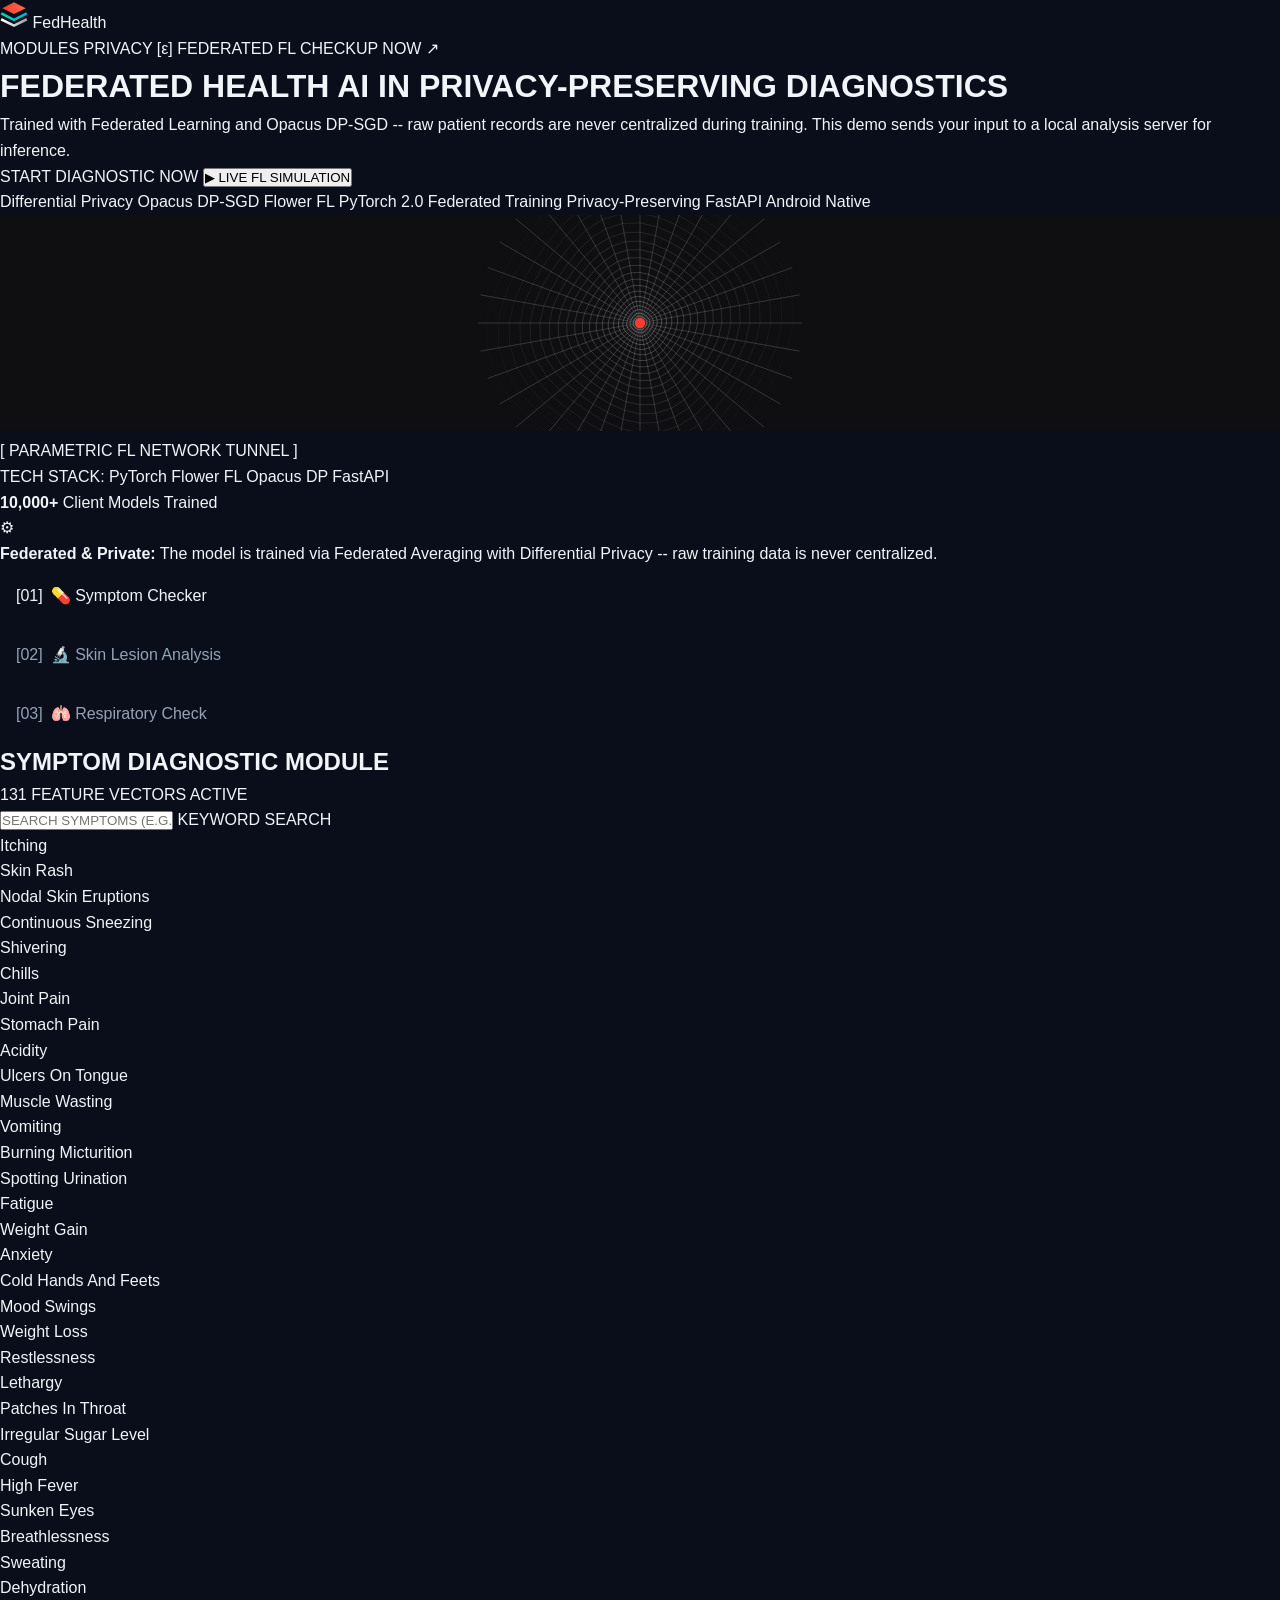
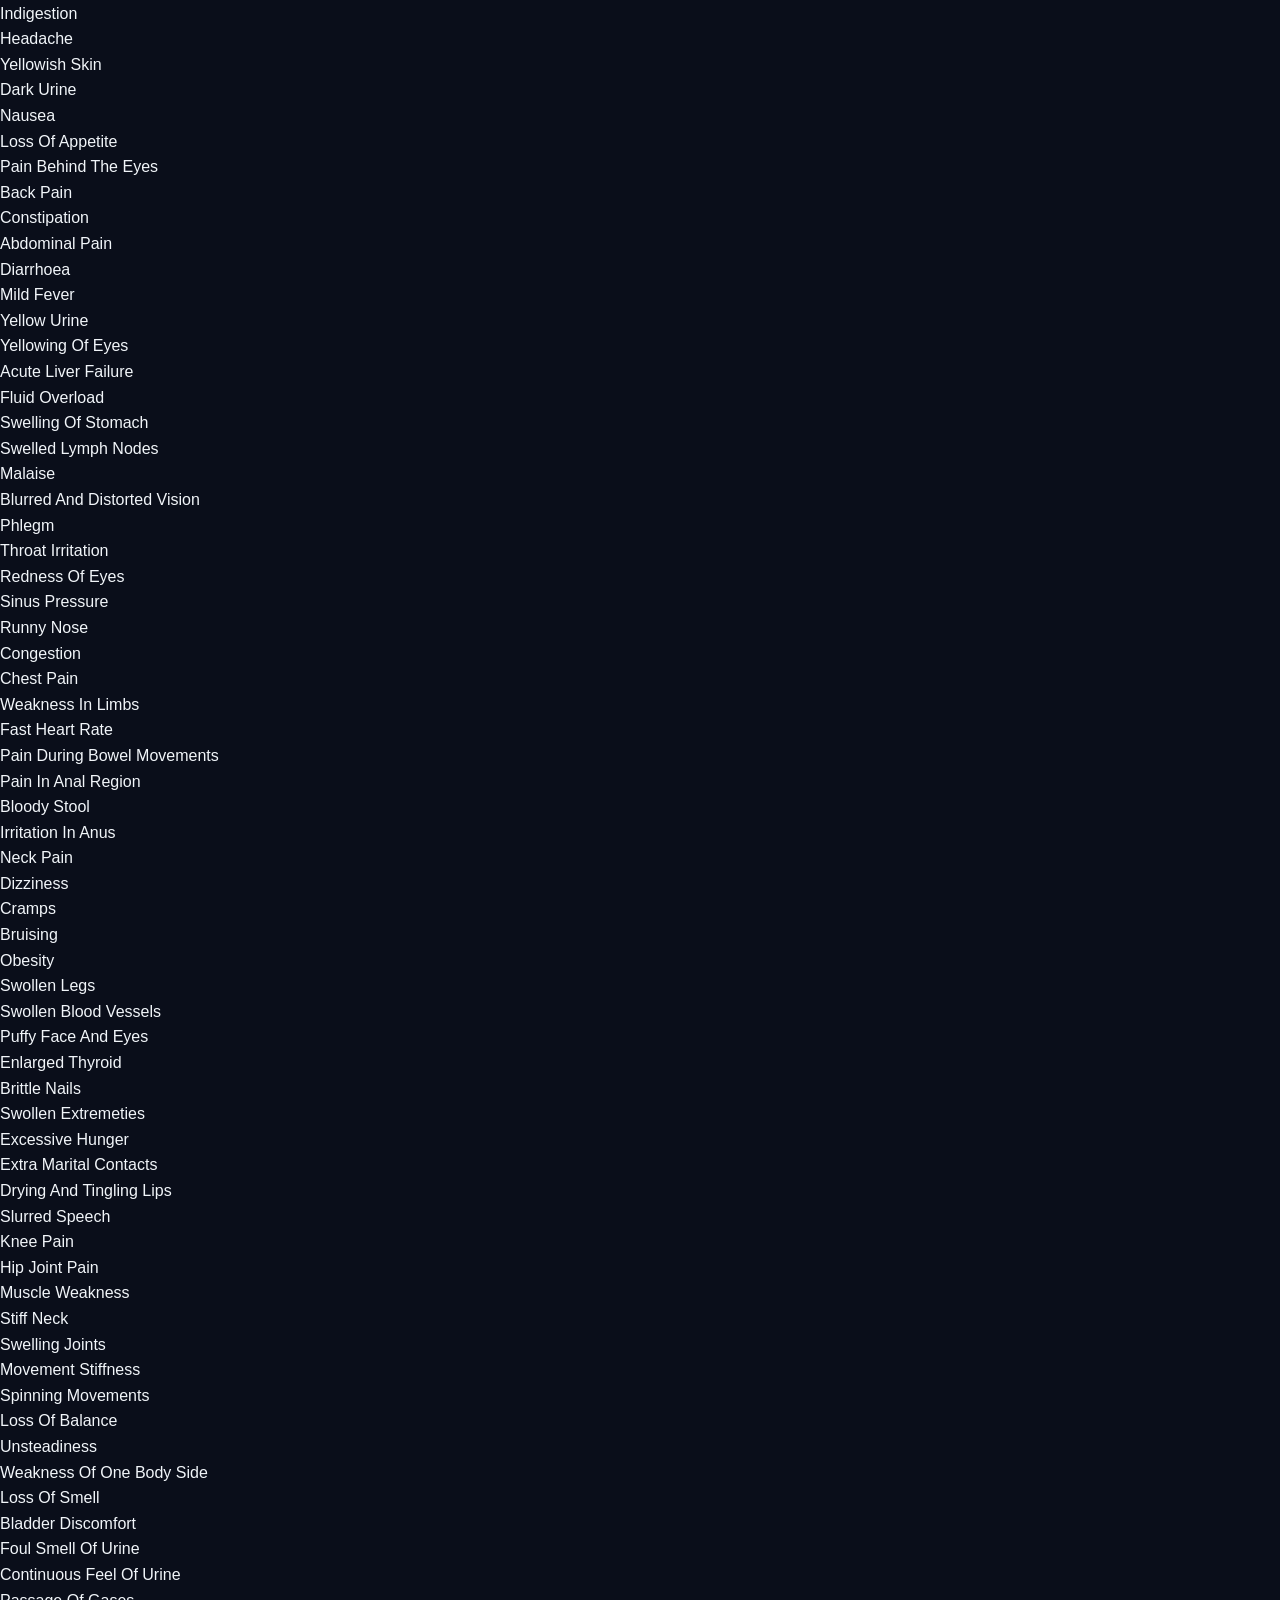
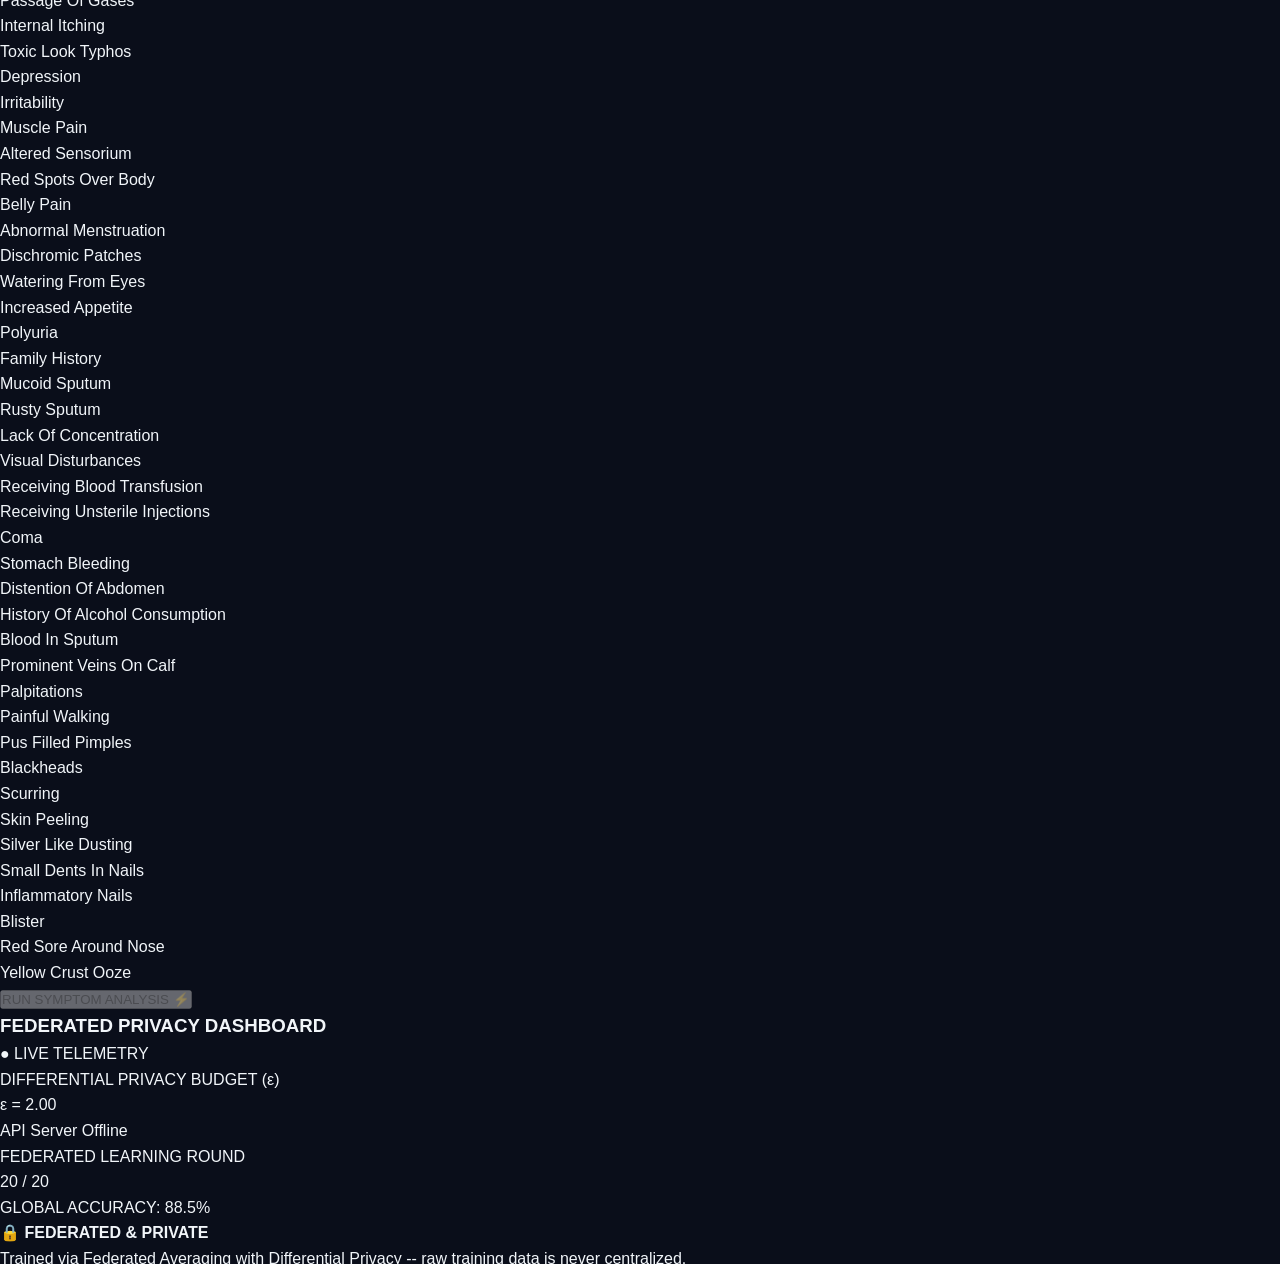
==== commit 43c881f4: "Remove overclaiming copy, fake Android fallback engine, and hardcoded API_BASE 1. Honesty: the redes" ====
--- a/client-app/index.html
+++ b/client-app/index.html
@@ -3,171 +3,259 @@
 <head>
     <meta charset="UTF-8">
     <meta name="viewport" content="width=device-width, initial-scale=1.0">
-    <title>FedHealth — Privacy-Preserving Symptom Checker</title>
-    <meta name="description" content="A premium privacy-preserving federated learning health AI symptom checker.">
+    <title>FedHealth — Privacy-Preserving Health AI Symptom Checker</title>
+    <meta name="description" content="Privacy-preserving health AI trained with Federated Learning and Differential Privacy -- raw patient records are never centralized during training.">
+    
+    <!-- Open Graph / Social Link Sharing Metadata -->
+    <meta property="og:type" content="website">
+    <meta property="og:url" content="https://federated-symptom-checker.vercel.app/">
+    <meta property="og:title" content="FedHealth — Privacy-Preserving Health AI">
+    <meta property="og:description" content="Privacy-preserving health AI trained with Federated Learning and Differential Privacy -- raw patient records are never centralized during training.">
+    <meta property="og:image" content="https://federated-symptom-checker.vercel.app/favicon.svg">
+
+    <!-- Twitter Card Metadata -->
+    <meta property="twitter:card" content="summary">
+    <meta property="twitter:title" content="FedHealth — Privacy-Preserving Health AI">
+    <meta property="twitter:description" content="Privacy-preserving health AI trained with Federated Learning and Differential Privacy -- raw patient records are never centralized during training.">
+
+    <!-- Google Fonts: Space Grotesk & JetBrains Mono -->
     <link rel="preconnect" href="https://fonts.googleapis.com">
     <link rel="preconnect" href="https://fonts.gstatic.com" crossorigin>
-    <link href="https://fonts.googleapis.com/css2?family=Inter:wght@300;400;500;600;700&display=swap" rel="stylesheet">
+    <link href="https://fonts.googleapis.com/css2?family=Space+Grotesk:wght@400;500;600;700;800&family=JetBrains+Mono:wght@400;500;600;700&display=swap" rel="stylesheet">
+    
+    <link rel="icon" type="image/svg+xml" href="favicon.svg">
     <link rel="stylesheet" href="index.css">
 </head>
-<body>
-    <!-- Background Elements -->
-    <div class="bg-gradient-1"></div>
-    <div class="bg-gradient-2"></div>
-
-    <!-- Navigation -->
-    <nav class="navbar glass">
-        <div class="nav-content">
-            <div class="logo">
-                <div class="logo-glow"></div>
-                <svg width="32" height="32" viewBox="0 0 24 24" fill="none" xmlns="http://www.w3.org/2000/svg">
-                    <path d="M12 2L22 7L12 12L2 7L12 2Z" fill="url(#paint0_linear)"/>
-                    <path d="M2 17L12 22L22 17" stroke="url(#paint1_linear)" stroke-width="2" stroke-linecap="round" stroke-linejoin="round"/>
-                    <path d="M2 12L12 17L22 12" stroke="url(#paint2_linear)" stroke-width="2" stroke-linecap="round" stroke-linejoin="round"/>
+<body class="neo-dark-mode">
+
+    <!-- Top Grid Header / Navigation Bar -->
+    <header class="neo-header border-b">
+        <div class="header-container">
+            <div class="brand-logo">
+                <svg width="28" height="28" viewBox="0 0 24 24" fill="none" xmlns="http://www.w3.org/2000/svg" class="logo-mark">
+                    <path d="M12 2L22 7L12 12L2 7L12 2Z" fill="url(#head_paint0)"/>
+                    <path d="M2 12L12 17L22 12" stroke="url(#head_paint1)" stroke-width="2.2" stroke-linecap="square" stroke-linejoin="miter"/>
+                    <path d="M2 17L12 22L22 17" stroke="url(#head_paint2)" stroke-width="2.2" stroke-linecap="square" stroke-linejoin="miter"/>
                     <defs>
-                        <linearGradient id="paint0_linear" x1="2" y1="7" x2="22" y2="7" gradientUnits="userSpaceOnUse">
+                        <linearGradient id="head_paint0" x1="2" y1="7" x2="22" y2="7" gradientUnits="userSpaceOnUse">
+                            <stop stop-color="#FF3B30"/>
+                            <stop offset="1" stop-color="#FF6B4A"/>
+                        </linearGradient>
+                        <linearGradient id="head_paint1" x1="2" y1="14.5" x2="22" y2="14.5" gradientUnits="userSpaceOnUse">
                             <stop stop-color="#00D4AA"/>
                             <stop offset="1" stop-color="#00B4D8"/>
                         </linearGradient>
-                        <linearGradient id="paint1_linear" x1="2" y1="19.5" x2="22" y2="19.5" gradientUnits="userSpaceOnUse">
-                            <stop stop-color="#7C3AED"/>
-                            <stop offset="1" stop-color="#2563EB"/>
-                        </linearGradient>
-                        <linearGradient id="paint2_linear" x1="2" y1="14.5" x2="22" y2="14.5" gradientUnits="userSpaceOnUse">
-                            <stop stop-color="#00D4AA"/>
-                            <stop offset="1" stop-color="#00B4D8"/>
+                        <linearGradient id="head_paint2" x1="2" y1="19.5" x2="22" y2="19.5" gradientUnits="userSpaceOnUse">
+                            <stop stop-color="#FFFFFF"/>
+                            <stop offset="1" stop-color="#A1A1AA"/>
                         </linearGradient>
                     </defs>
                 </svg>
-                <span class="brand-name">FedHealth</span>
-            </div>
-            <div class="privacy-indicator pulse">
-                <svg width="20" height="20" viewBox="0 0 24 24" fill="none" stroke="currentColor" stroke-width="2">
-                    <path d="M12 22s8-4 8-10V5l-8-3-8 3v7c0 6 8 10 8 10z"></path>
-                </svg>
-                <span>Federated &amp; Private</span>
-            </div>
-        </div>
-    </nav>
-
-    <main class="container">
-        <!-- Hero Section -->
-        <header class="hero">
-            <h1 class="hero-title">Your Health, <span class="gradient-text">Privacy-Preserving AI</span></h1>
-            <p class="hero-subtitle">This model is trained with Federated Learning and Differential Privacy — raw patient records are never centralized during training. This demo app sends your input to a local analysis server for inference.</p>
-        </header>
-
-        <!-- Main Workspace -->
-        <div class="workspace glass">
-            <!-- Tabs -->
-            <div class="tabs" id="appTabs">
+                <span class="logo-text">Fed<span class="text-coral">Health</span></span>
+            </div>
+            
+            <nav class="neo-nav">
+                <a href="#workspace" class="nav-link">MODULES</a>
+                <a href="#privacy" class="nav-link">PRIVACY [ε]</a>
+                <a href="#specs" class="nav-link">FEDERATED FL</a>
+                <a href="#workspace" class="btn-cta-small">CHECKUP NOW ↗</a>
+            </nav>
+        </div>
+    </header>
+
+    <!-- Main Grid Workspace Layout -->
+    <div class="hero-grid-container border-b">
+        
+        <!-- Left Hero Content Panel -->
+        <div class="hero-left-panel border-r">
+            
+            <!-- Headline with Angled Crimson Tape Highlight Badge -->
+            <h1 class="hero-display-title">
+                FEDERATED HEALTH AI IN
+                <span class="tape-highlight-container">
+                    <span class="tape-badge">PRIVACY-PRESERVING</span>
+                </span>
+                DIAGNOSTICS
+            </h1>
+
+            <p class="hero-subtext">
+                Trained with Federated Learning and Opacus DP-SGD -- raw patient records are never centralized during training. This demo sends your input to a local analysis server for inference.
+            </p>
+
+            <!-- Primary CTAs -->
+            <div class="hero-actions">
+                <a href="#workspace" class="btn-neo-primary">START DIAGNOSTIC NOW</a>
+                <button class="btn-neo-secondary" id="toggleSimulationBtn">
+                    <span class="play-icon">▶</span> LIVE FL SIMULATION
+                </button>
+            </div>
+
+            <!-- Floating Sticker Badges Cluster -->
+            <div class="sticker-cluster">
+                <span class="sticker tag-1">Differential Privacy</span>
+                <span class="sticker tag-2">Opacus DP-SGD</span>
+                <span class="sticker tag-3">Flower FL</span>
+                <span class="sticker tag-4">PyTorch 2.0</span>
+                <span class="sticker tag-5">Federated Training</span>
+                <span class="sticker tag-6">Privacy-Preserving</span>
+                <span class="sticker tag-7">FastAPI</span>
+                <span class="sticker tag-8">Android Native</span>
+            </div>
+        </div>
+
+        <!-- Right Hero Visual Panel (3D Parametric Wireframe Canvas Tunnel) -->
+        <div class="hero-right-panel">
+            <canvas id="wireframeCanvas"></canvas>
+            <div class="canvas-overlay-label">[ PARAMETRIC FL NETWORK TUNNEL ]</div>
+        </div>
+
+    </div>
+
+    <!-- Compartmentalized Footer Bar (3-Column Grid) -->
+    <div class="footer-grid border-b">
+        <div class="footer-col border-r tech-logos">
+            <span class="partner-label">TECH STACK:</span>
+            <span class="tech-badge">PyTorch</span>
+            <span class="tech-badge">Flower FL</span>
+            <span class="tech-badge">Opacus DP</span>
+            <span class="tech-badge">FastAPI</span>
+        </div>
+        
+        <div class="footer-col border-r stats-social">
+            <div class="avatar-stack">
+                <span class="avatar a1"></span>
+                <span class="avatar a2"></span>
+                <span class="avatar a3"></span>
+                <span class="avatar a4"></span>
+            </div>
+            <div class="stat-meta">
+                <strong class="stat-number">10,000+</strong>
+                <span class="stat-label">Client Models Trained</span>
+            </div>
+        </div>
+        
+        <div class="footer-col trust-badge">
+            <div class="tech-gear-icon">⚙</div>
+            <p class="trust-text">
+                <strong>Federated &amp; Private:</strong> The model is trained via Federated Averaging with Differential Privacy -- raw training data is never centralized.
+            </p>
+        </div>
+    </div>
+
+    <!-- Main Workspace Section -->
+    <main class="main-container" id="workspace">
+        <div class="workspace-card border">
+            
+            <!-- Module Selection Tabs -->
+            <div class="tabs-grid border-b" id="appTabs">
                 <button class="tab-btn active" data-target="symptoms">
-                    <span class="tab-icon">💊</span> Symptom Checker
+                    <span class="tab-code">[01]</span> 💊 Symptom Checker
                 </button>
                 <button class="tab-btn" data-target="skin">
-                    <span class="tab-icon">🔬</span> Skin Analysis
+                    <span class="tab-code">[02]</span> 🔬 Skin Lesion Analysis
                 </button>
                 <button class="tab-btn" data-target="respiratory">
-                    <span class="tab-icon">🫁</span> Respiratory Check
+                    <span class="tab-code">[03]</span> 🫁 Respiratory Check
                 </button>
-                <div class="tab-indicator" id="tabIndicator"></div>
-            </div>
-
-            <div class="tab-content-container">
-                <!-- Symptom Checker Mode -->
-                <div class="tab-pane active fade-in" id="symptoms">
-                    <div class="pane-header">
-                        <h2>Symptom Checker</h2>
-                        <p>Select all symptoms you are currently experiencing.</p>
-                    </div>
-                    
-                    <div class="search-box">
-                        <input type="text" id="symptomSearch" placeholder="Search symptoms (e.g., headache, fever)...">
-                        <svg class="search-icon" width="20" height="20" viewBox="0 0 24 24" fill="none" stroke="currentColor" stroke-width="2"><circle cx="11" cy="11" r="8"></circle><line x1="21" y1="21" x2="16.65" y2="16.65"></line></svg>
-                    </div>
-
-                    <div class="selected-tags" id="selectedSymptoms">
-                        <!-- Selected tags will appear here -->
-                    </div>
-
-                    <div class="symptom-list" id="symptomList">
-                        <!-- Checkboxes will be populated by JS -->
-                    </div>
-
-                    <div class="actions">
-                        <button class="btn btn-primary" id="analyzeSymptomsBtn">
-                            <span class="btn-text">Analyze Symptoms</span>
+            </div>
+
+            <div class="tab-panes-container">
+                <!-- Tab Pane 1: Symptom Checker -->
+                <div class="tab-pane active" id="symptoms">
+                    <div class="pane-header-bar">
+                        <h2>SYMPTOM DIAGNOSTIC MODULE</h2>
+                        <span class="mono-tag">131 FEATURE VECTORS ACTIVE</span>
+                    </div>
+
+                    <div class="search-container border">
+                        <input type="text" id="symptomSearch" placeholder="SEARCH SYMPTOMS (E.G. HEADACHE, FEVER, COUGH)...">
+                        <span class="search-shortcut">KEYWORD SEARCH</span>
+                    </div>
+
+                    <div class="selected-tags-box" id="selectedSymptoms">
+                        <!-- Selected symptom tags rendered here -->
+                    </div>
+
+                    <div class="symptom-grid-matrix" id="symptomList">
+                        <!-- Checkboxes populated by app.js -->
+                    </div>
+
+                    <div class="actions-bar">
+                        <button class="btn-neo-primary width-full" id="analyzeSymptomsBtn">
+                            <span class="btn-text">RUN SYMPTOM ANALYSIS ⚡</span>
                             <div class="loader hidden"></div>
                         </button>
                     </div>
                 </div>
 
-                <!-- Skin Analysis Mode -->
+                <!-- Tab Pane 2: Skin Analysis -->
                 <div class="tab-pane hidden" id="skin">
-                    <div class="pane-header">
-                        <h2>Skin Lesion Analysis</h2>
-                        <p>Upload a clear photo of the skin concern for secure analysis.</p>
-                    </div>
-
-                    <div class="upload-zone" id="skinDropZone">
+                    <div class="pane-header-bar">
+                        <h2>SKIN LESION ANALYSIS MODULE</h2>
+                        <span class="mono-tag">MOBILENETV3 CNN BACKBONE</span>
+                    </div>
+
+                    <div class="upload-zone-neo border" id="skinDropZone">
                         <input type="file" id="skinFileInput" accept="image/*" class="file-input-hidden">
-                        <div class="upload-content" id="skinUploadContent">
-                            <svg width="48" height="48" viewBox="0 0 24 24" fill="none" stroke="currentColor" stroke-width="1.5"><path d="M21 15v4a2 2 0 0 1-2 2H5a2 2 0 0 1-2-2v-4"></path><polyline points="17 8 12 3 7 8"></polyline><line x1="12" y1="3" x2="12" y2="15"></line></svg>
-                            <p>Drag & drop image here</p>
-                            <span class="upload-hint">or click to browse</span>
+                        <div class="upload-content-neo" id="skinUploadContent">
+                            <div class="upload-icon-box">📷</div>
+                            <p class="upload-title">DRAG & DROP IMAGE FILE HERE</p>
+                            <span class="upload-sub">OR CLICK ANYWHERE TO BROWSE LOCAL STORAGE</span>
                         </div>
                         <div class="preview-container hidden" id="skinPreviewContainer">
                             <img id="skinPreview" src="" alt="Preview">
-                            <button class="btn-icon remove-file" id="removeSkinFile">×</button>
+                            <button class="btn-remove" id="removeSkinFile">×</button>
                         </div>
                     </div>
 
-                    <div class="actions">
-                        <button class="btn btn-primary" id="analyzeSkinBtn" disabled>
-                            <span class="btn-text">Analyze Image</span>
+                    <div class="actions-bar">
+                        <button class="btn-neo-primary width-full" id="analyzeSkinBtn" disabled>
+                            <span class="btn-text">ANALYZE IMAGE ⚡</span>
                             <div class="loader hidden"></div>
                         </button>
                     </div>
                 </div>
 
-                <!-- Respiratory Check Mode -->
+                <!-- Tab Pane 3: Respiratory Analysis -->
                 <div class="tab-pane hidden" id="respiratory">
-                    <div class="pane-header">
-                        <h2>Respiratory Analysis</h2>
-                        <p>Record or upload your breathing/cough sound.</p>
-                    </div>
-
-                    <div class="audio-workspace">
-                        <div class="recorder-section">
-                            <button class="btn-record" id="recordBtn">
+                    <div class="pane-header-bar">
+                        <h2>RESPIRATORY SOUND ANALYSIS MODULE</h2>
+                        <span class="mono-tag">MEL SPECTROGRAM CNN BACKBONE</span>
+                    </div>
+
+                    <div class="audio-workspace-neo">
+                        <div class="recorder-card border">
+                            <button class="btn-record-neo" id="recordBtn">
                                 <span class="record-indicator"></span>
                             </button>
-                            <div class="timer" id="recordingTimer">00:00</div>
-                            <p class="recording-status" id="recordingStatus">Click to start recording</p>
+                            <div class="timer-neo" id="recordingTimer">00:00</div>
+                            <p class="recording-status-neo" id="recordingStatus">CLICK RECORD TO CAPTURE AUDIO</p>
                             
-                            <div class="waveform-placeholder" id="waveform">
+                            <div class="waveform-neo" id="waveform">
+                                <div class="bar"></div><div class="bar"></div><div class="bar"></div>
                                 <div class="bar"></div><div class="bar"></div><div class="bar"></div>
                                 <div class="bar"></div><div class="bar"></div><div class="bar"></div>
                             </div>
                         </div>
 
-                        <div class="divider"><span>OR</span></div>
-
-                        <div class="upload-zone audio-drop" id="audioDropZone">
+                        <div class="or-divider"><span>OR UPLOAD FILE</span></div>
+
+                        <div class="upload-zone-neo border" id="audioDropZone">
                             <input type="file" id="audioFileInput" accept="audio/*" class="file-input-hidden">
-                            <svg width="32" height="32" viewBox="0 0 24 24" fill="none" stroke="currentColor" stroke-width="1.5"><path d="M9 18V5l12-2v13"></path><circle cx="6" cy="18" r="3"></circle><circle cx="18" cy="16" r="3"></circle></svg>
-                            <p>Upload Audio File (click to browse)</p>
+                            <div class="upload-icon-box">🎙️</div>
+                            <p class="upload-title">UPLOAD AUDIO RECORDING</p>
+                            <span class="upload-sub">CLICK TO BROWSE MP3 / WAV / OGG SOUND FILE</span>
                         </div>
-                        
+
                         <div class="audio-player-container hidden" id="audioPlayerContainer">
                             <audio id="audioPlayback" controls></audio>
-                            <button class="btn-icon remove-file" id="removeAudioFile">×</button>
+                            <button class="btn-remove" id="removeAudioFile">×</button>
                         </div>
                     </div>
 
-                    <div class="actions">
-                        <button class="btn btn-primary" id="analyzeAudioBtn" disabled>
-                            <span class="btn-text">Analyze Sound</span>
+                    <div class="actions-bar">
+                        <button class="btn-neo-primary width-full" id="analyzeAudioBtn" disabled>
+                            <span class="btn-text">ANALYZE RESPIRATORY SOUND ⚡</span>
                             <div class="loader hidden"></div>
                         </button>
                     </div>
@@ -176,35 +264,31 @@
         </div>
 
         <!-- Shared Results Panel -->
-        <div class="results-panel glass hidden slide-up" id="resultsPanel">
-            <div class="results-header">
-                <h2>Analysis Results</h2>
-                <button class="btn-icon close-results" id="closeResults">×</button>
+        <div class="results-card-neo border hidden" id="resultsPanel">
+            <div class="results-header-bar border-b">
+                <h2>DIAGNOSTIC ANALYSIS RESULTS</h2>
+                <button class="btn-close-neo" id="closeResults">CLOSE [×]</button>
             </div>
             
-            <div class="primary-result">
-                <div class="diagnosis" id="primaryDiagnosis">--</div>
-                <div class="confidence-circle">
-                    <svg viewBox="0 0 36 36" class="circular-chart">
-                        <path class="circle-bg" d="M18 2.0845 a 15.9155 15.9155 0 0 1 0 31.831 a 15.9155 15.9155 0 0 1 0 -31.831" />
-                        <path class="circle" id="primaryConfidenceArc" stroke-dasharray="0, 100" d="M18 2.0845 a 15.9155 15.9155 0 0 1 0 31.831 a 15.9155 15.9155 0 0 1 0 -31.831" />
-                    </svg>
-                    <div class="confidence-value"><span id="primaryConfidence">0</span>%</div>
-                </div>
-            </div>
-
-            <div class="ai-narrative">
-                <div class="ai-narrative-header">
-                    <span class="ai-avatar">🩺</span>
-                    <span class="ai-label">AI Assistant</span>
-                </div>
-                <p class="ai-narrative-text" id="aiNarrativeText">Analyzing your results...</p>
-            </div>
-
-            <div class="secondary-results">
-                <h3>Full Breakdown</h3>
-                <div class="predictions-list" id="predictionsList">
-                    <!-- Populated by JS -->
+            <div class="results-body">
+                <div class="primary-result-box border-r">
+                    <span class="result-label">TOP DIAGNOSTIC MATCH:</span>
+                    <div class="diagnosis-name" id="primaryDiagnosis">--</div>
+                    
+                    <div class="confidence-display">
+                        <svg viewBox="0 0 36 36" class="circular-chart-neo">
+                            <path class="circle-bg-neo" d="M18 2.0845 a 15.9155 15.9155 0 0 1 0 31.831 a 15.9155 15.9155 0 0 1 0 -31.831" />
+                            <path class="circle-neo" id="primaryConfidenceArc" stroke-dasharray="0, 100" d="M18 2.0845 a 15.9155 15.9155 0 0 1 0 31.831 a 15.9155 15.9155 0 0 1 0 -31.831" />
+                        </svg>
+                        <div class="confidence-number"><span id="primaryConfidence">0</span>%</div>
+                    </div>
+                </div>
+
+                <div class="secondary-results-box">
+                    <span class="result-label">PROBABILITY DISTRIBUTION BREAKDOWN:</span>
+                    <div class="predictions-list-neo" id="predictionsList">
+                        <!-- Populated by JS -->
+                    </div>
                 </div>
             </div>
 
@@ -213,43 +297,292 @@
                 <p id="demoNoticeText"></p>
             </div>
 
-            <div class="medical-disclaimer">
-                <svg width="24" height="24" viewBox="0 0 24 24" fill="none" stroke="currentColor" stroke-width="2"><circle cx="12" cy="12" r="10"></circle><line x1="12" y1="8" x2="12" y2="12"></line><line x1="12" y1="16" x2="12.01" y2="16"></line></svg>
-                <p><strong>Medical Disclaimer:</strong> This AI prediction is for informational purposes only. It is not a substitute for professional medical advice, diagnosis, or treatment.</p>
-            </div>
-        </div>
-
-        <!-- Privacy Dashboard -->
-        <div class="privacy-dashboard glass">
-            <div class="dashboard-header">
-                <h3>Privacy Dashboard</h3>
-                <span class="badge">Live</span>
-            </div>
-            <div class="dashboard-grid">
-                <div class="metric-card">
-                    <div class="metric-title">Privacy Budget (ε)</div>
-                    <div class="metric-value" id="epsilonValue">--</div>
-                    <div class="metric-bar"><div class="fill" id="epsilonFill" style="width: 0%"></div></div>
-                    <div class="metric-subtitle" id="epsilonNote"></div>
-                </div>
-                <div class="metric-card">
-                    <div class="metric-title">Federated Round</div>
-                    <div class="metric-value"><span id="currentRound">--</span> / <span id="totalRounds">--</span></div>
-                    <div class="metric-subtitle">Global Accuracy: <span id="globalAccuracy">--</span>%</div>
-                </div>
-                <div class="metric-card secure-badge">
-                    <svg width="32" height="32" viewBox="0 0 24 24" fill="none" stroke="url(#paint0_linear)"><rect x="3" y="11" width="18" height="11" rx="2" ry="2"></rect><path d="M7 11V7a5 5 0 0 1 10 0v4"></path></svg>
-                    <p>Trained via Federated Learning — raw training data is never centralized</p>
+            <div class="disclaimer-bar border-t">
+                <span class="disclaimer-icon">⚠️</span>
+                <p><strong>MEDICAL DISCLAIMER:</strong> This AI prediction is generated for decision-support and educational benchmarking. Consult a licensed physician for clinical diagnosis.</p>
+            </div>
+        </div>
+
+        <!-- Privacy & Federated Dashboard (Grid Cards) -->
+        <div class="privacy-grid-neo border" id="privacy">
+            <div class="privacy-header-bar border-b">
+                <h3>FEDERATED PRIVACY DASHBOARD</h3>
+                <span class="live-status-pill">● LIVE TELEMETRY</span>
+            </div>
+
+            <div class="dashboard-columns">
+                <div class="dash-col border-r">
+                    <span class="dash-title">DIFFERENTIAL PRIVACY BUDGET (ε)</span>
+                    <div class="dash-val" id="epsilonValue">ε = 2.00</div>
+                    <div class="dash-progress border"><div class="dash-fill" id="epsilonFill" style="width: 40%"></div></div>
+                    <span class="dash-meta" id="epsilonNote">OPACUS DP-SGD (δ = 1e-5)</span>
+                </div>
+                </div>
+
+                <div class="dash-col border-r">
+                    <span class="dash-title">FEDERATED LEARNING ROUND</span>
+                    <div class="dash-val"><span id="currentRound">20</span> / <span id="totalRounds">20</span></div>
+                    <span class="dash-meta">GLOBAL ACCURACY: <span id="globalAccuracy">88.5</span>%</span>
+                </div>
+
+                <div class="dash-col secure-status-col">
+                    <span class="lock-big">🔒</span>
+                    <strong class="secure-title">FEDERATED &amp; PRIVATE</strong>
+                    <p class="secure-desc">Trained via Federated Averaging with Differential Privacy -- raw training data is never centralized.</p>
                 </div>
             </div>
         </div>
     </main>
 
-    <footer class="footer">
-        <p>FedHealth Project &copy; 2026. Empowering Privacy-Preserving Healthcare.</p>
+    <!-- Footer -->
+    <footer class="neo-footer border-t">
+        <p>FEDHEALTH FEDERATED LEARNING SYSTEM &copy; 2026. PRIVACY-PRESERVING HEALTH AI BENCHMARK.</p>
     </footer>
 
+    <!-- Scripts -->
+    <!-- This is a static site with no backend deployed alongside it. To
+         point it at a real hosted backend (e.g. after deploying
+         server/api_server.py to Render/Railway/Fly.io/a VM), set the URL
+         here BEFORE api.js loads: -->
+    <!-- <script>window.FEDHEALTH_API_BASE = 'https://your-backend-host.example.com';</script> -->
     <script src="api.js"></script>
     <script src="app.js"></script>
+    <script>
+        // Wireframe 3D Parametric Tunnel Canvas Animation
+        // Interactive Live FL Simulation Engine inside 3D Parametric Wireframe Canvas Tunnel
+        (function initTunnelSimulation() {
+            const canvas = document.getElementById('wireframeCanvas');
+            const toggleBtn = document.getElementById('toggleSimulationBtn');
+            if (!canvas) return;
+            
+            const ctx = canvas.getContext('2d');
+            let width, height;
+
+            function resize() {
+                width = canvas.width = canvas.parentElement.clientWidth || 500;
+                height = canvas.height = canvas.parentElement.clientHeight || 500;
+            }
+            resize();
+            window.addEventListener('resize', resize);
+
+            // Simulation State Engine
+            let isSimulating = false;
+            let simProgress = 0.0; // Lerp weight: 0.0 (ambient tunnel) -> 1.0 (active FL simulation)
+            let time = 0;
+            let currentRound = 1;
+            let roundProgress = 0;
+            let activePhase = "LOCAL DP-SGD TRAINING";
+            let currentLoss = "0.784";
+            let currentAcc = "72.4";
+
+            // 12 Distributed FL Client Nodes
+            const NUM_CLIENTS = 12;
+            const clientNodes = [];
+            for (let i = 0; i < NUM_CLIENTS; i++) {
+                const angle = (i / NUM_CLIENTS) * Math.PI * 2;
+                clientNodes.push({
+                    id: i + 1,
+                    angle: angle,
+                    pulseOffset: Math.random() * Math.PI * 2
+                });
+            }
+
+            // FedAvg Sync Shockwave Ring Objects
+            const shockwaves = [];
+
+            if (toggleBtn) {
+                toggleBtn.addEventListener('click', () => {
+                    isSimulating = !isSimulating;
+                    if (isSimulating) {
+                        toggleBtn.classList.add('active');
+                        toggleBtn.style.background = 'rgba(255, 59, 48, 0.15)';
+                        toggleBtn.style.borderColor = '#FF3B30';
+                        toggleBtn.innerHTML = '<span class="play-icon">⏹</span> STOP SIMULATION';
+                    } else {
+                        toggleBtn.classList.remove('active');
+                        toggleBtn.style.background = 'transparent';
+                        toggleBtn.style.borderColor = 'var(--border-bright)';
+                        toggleBtn.innerHTML = '<span class="play-icon">▶</span> LIVE FL SIMULATION';
+                    }
+                });
+            }
+
+            function animate() {
+                time += 0.007;
+
+                // Smooth Linear Interpolation (Lerp) for transition between modes
+                const targetSim = isSimulating ? 1.0 : 0.0;
+                simProgress += (targetSim - simProgress) * 0.05;
+
+                ctx.fillStyle = '#0F0F11';
+                ctx.fillRect(0, 0, width, height);
+
+                const centerX = width / 2;
+                const centerY = height / 2;
+                const numRings = 26;
+                const pointsPerRing = 36;
+                const maxRadius = Math.min(width, height) * 0.75;
+
+                // FL Simulation Logic & Stage Updating
+                if (simProgress > 0.02) {
+                    roundProgress += 0.006 * (0.6 + simProgress * 0.4);
+                    if (roundProgress >= 1.0) {
+                        roundProgress = 0;
+                        currentRound = (currentRound % 50) + 1;
+                        currentLoss = Math.max(0.12, (0.85 * Math.exp(-currentRound * 0.05) + Math.random() * 0.02)).toFixed(3);
+                        currentAcc = Math.min(96.8, (64.2 + (currentRound * 0.65) + Math.random() * 0.4)).toFixed(1);
+                        
+                        // Trigger FedAvg Sync Shockwave ring
+                        shockwaves.push({ radius: 10, alpha: 1.0 });
+                    }
+
+                    if (roundProgress < 0.35) {
+                        activePhase = "LOCAL DP-SGD TRAINING";
+                    } else if (roundProgress < 0.70) {
+                        activePhase = "GRADIENT AGGREGATION";
+                    } else {
+                        activePhase = "GLOBAL MODEL SYNC";
+                    }
+                }
+
+                // 1. Render 3D Parametric Wireframe Tunnel Rings
+                for (let r = 1; r <= numRings; r++) {
+                    const z = (r + (time * 9) % 1);
+                    const radius = Math.pow(z / numRings, 1.9) * maxRadius;
+                    const alpha = Math.min(1, z / 5) * Math.max(0, 1 - z / numRings);
+                    
+                    const warpAmp = 0.04 + (simProgress * 0.02 * Math.sin(time * 3 + r * 0.2));
+                    
+                    ctx.strokeStyle = `rgba(255, 255, 255, ${alpha * (0.35 + simProgress * 0.15)})`;
+                    ctx.lineWidth = 1;
+                    ctx.beginPath();
+                    
+                    for (let i = 0; i <= pointsPerRing; i++) {
+                        const angle = (i / pointsPerRing) * Math.PI * 2;
+                        const warp = Math.sin(angle * 4 + time * 3) * (radius * warpAmp);
+                        const currentRadius = radius + warp;
+                        
+                        const x = centerX + Math.cos(angle) * currentRadius;
+                        const y = centerY + Math.sin(angle) * currentRadius;
+                        
+                        if (i === 0) ctx.moveTo(x, y);
+                        else ctx.lineTo(x, y);
+                    }
+                    ctx.closePath();
+                    ctx.stroke();
+                }
+
+                // 2. Radial Perspective Grid Spokes
+                ctx.strokeStyle = `rgba(255, 255, 255, ${0.16 + simProgress * 0.08})`;
+                for (let i = 0; i < pointsPerRing; i++) {
+                    const angle = (i / pointsPerRing) * Math.PI * 2;
+                    const xEnd = centerX + Math.cos(angle) * maxRadius;
+                    const yEnd = centerY + Math.sin(angle) * maxRadius;
+
+                    ctx.beginPath();
+                    ctx.moveTo(centerX, centerY);
+                    ctx.lineTo(xEnd, yEnd);
+                    ctx.stroke();
+                }
+
+                // 3. Render FedAvg Global Model Sync Shockwaves (Outward)
+                for (let s = shockwaves.length - 1; s >= 0; s--) {
+                    const sw = shockwaves[s];
+                    sw.radius += 5.0;
+                    sw.alpha -= 0.02;
+
+                    if (sw.alpha <= 0 || sw.radius > maxRadius * 1.1) {
+                        shockwaves.splice(s, 1);
+                        continue;
+                    }
+
+                    ctx.strokeStyle = `rgba(255, 59, 48, ${sw.alpha * simProgress * 0.9})`;
+                    ctx.lineWidth = 2;
+                    ctx.beginPath();
+                    ctx.arc(centerX, centerY, sw.radius, 0, Math.PI * 2);
+                    ctx.stroke();
+                }
+
+                // 4. Render FL Client Nodes & Gradient Packets (Inward / Outward)
+                if (simProgress > 0.005) {
+                    const outerRingRadius = maxRadius * 0.82;
+
+                    clientNodes.forEach((node, idx) => {
+                        const nodeX = centerX + Math.cos(node.angle) * outerRingRadius;
+                        const nodeY = centerY + Math.sin(node.angle) * outerRingRadius;
+
+                        // Smoothly fade in/out node points
+                        ctx.globalAlpha = simProgress;
+                        
+                        const nodePulse = Math.sin(time * 5 + node.pulseOffset) * 2 + 5;
+                        const isPrimary = idx % 3 === 0;
+                        ctx.fillStyle = isPrimary ? '#FF3B30' : '#10B981';
+
+                        ctx.beginPath();
+                        ctx.arc(nodeX, nodeY, nodePulse, 0, Math.PI * 2);
+                        ctx.fill();
+
+                        // Client ID Monospace Tag
+                        ctx.fillStyle = `rgba(255, 255, 255, ${simProgress * 0.9})`;
+                        ctx.font = '10px "JetBrains Mono", monospace';
+                        const labelX = nodeX + (Math.cos(node.angle) * 12);
+                        const labelY = nodeY + (Math.sin(node.angle) * 12);
+                        ctx.fillText(`C#${node.id < 10 ? '0' + node.id : node.id}`, labelX - 12, labelY + 4);
+
+                        // Gradient Transmission Packet Trajectory
+                        if (roundProgress >= 0.25 && roundProgress <= 0.70) {
+                            const pktProgress = (roundProgress - 0.25) / 0.45;
+                            const pktX = nodeX + (centerX - nodeX) * pktProgress;
+                            const pktY = nodeY + (centerY - nodeY) * pktProgress;
+
+                            ctx.fillStyle = '#FF3B30';
+                            ctx.beginPath();
+                            ctx.arc(pktX, pktY, 3, 0, Math.PI * 2);
+                            ctx.fill();
+                        }
+
+                        ctx.globalAlpha = 1.0;
+                    });
+
+                    // 5. Monospace Telemetry HUD Overlay Container Inside Canvas
+                    ctx.save();
+                    ctx.globalAlpha = Math.min(1.0, simProgress * 1.2);
+                    
+                    // Dark HUD box background with sharp 0px corners & crimson border
+                    ctx.fillStyle = 'rgba(15, 15, 17, 0.88)';
+                    ctx.fillRect(16, 16, width - 32, 44);
+                    ctx.strokeStyle = 'rgba(255, 59, 48, 0.7)';
+                    ctx.lineWidth = 1;
+                    ctx.strokeRect(16, 16, width - 32, 44);
+
+                    ctx.font = '700 11px "JetBrains Mono", monospace';
+                    ctx.fillStyle = '#FF3B30';
+                    ctx.fillText('● LIVE FL NETWORK SIMULATOR', 28, 34);
+
+                    ctx.font = '500 10px "JetBrains Mono", monospace';
+                    ctx.fillStyle = '#FFFFFF';
+                    ctx.fillText(`ROUND: ${currentRound}/50  |  STAGE: ${activePhase}`, 28, 48);
+
+                    const metricsText = `LOSS: ${currentLoss}  ACC: ${currentAcc}%`;
+                    const textWidth = ctx.measureText(metricsText).width;
+                    ctx.fillStyle = '#A1A1AA';
+                    ctx.fillText(metricsText, width - 28 - textWidth, 42);
+
+                    ctx.restore();
+                }
+
+                // 6. Central Aggregator Core Node
+                const corePulse = Math.sin(time * 5) * 3 + (7 + simProgress * 5);
+                ctx.fillStyle = '#FF3B30';
+                ctx.beginPath();
+                ctx.arc(centerX, centerY, corePulse, 0, Math.PI * 2);
+                ctx.fill();
+
+                requestAnimationFrame(animate);
+            }
+
+            animate();
+        })();
+    </script>
 </body>
 </html>
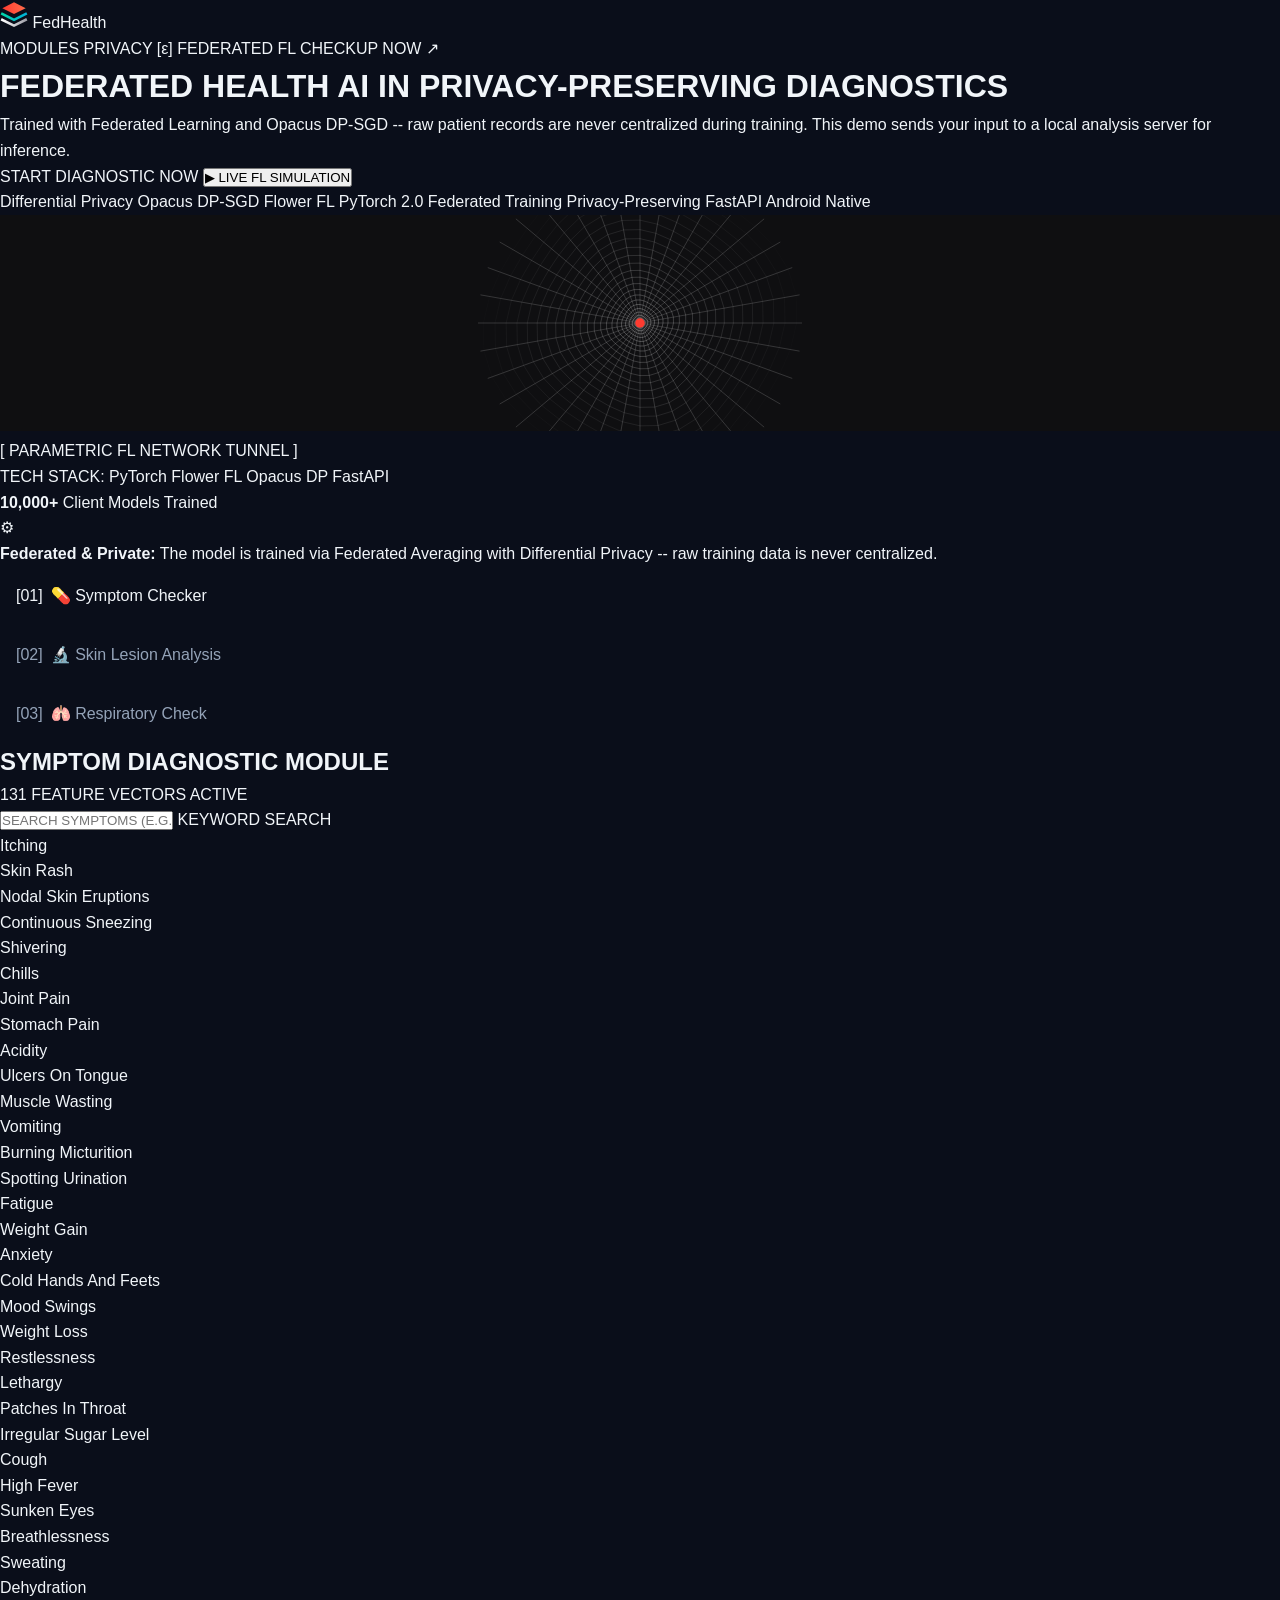
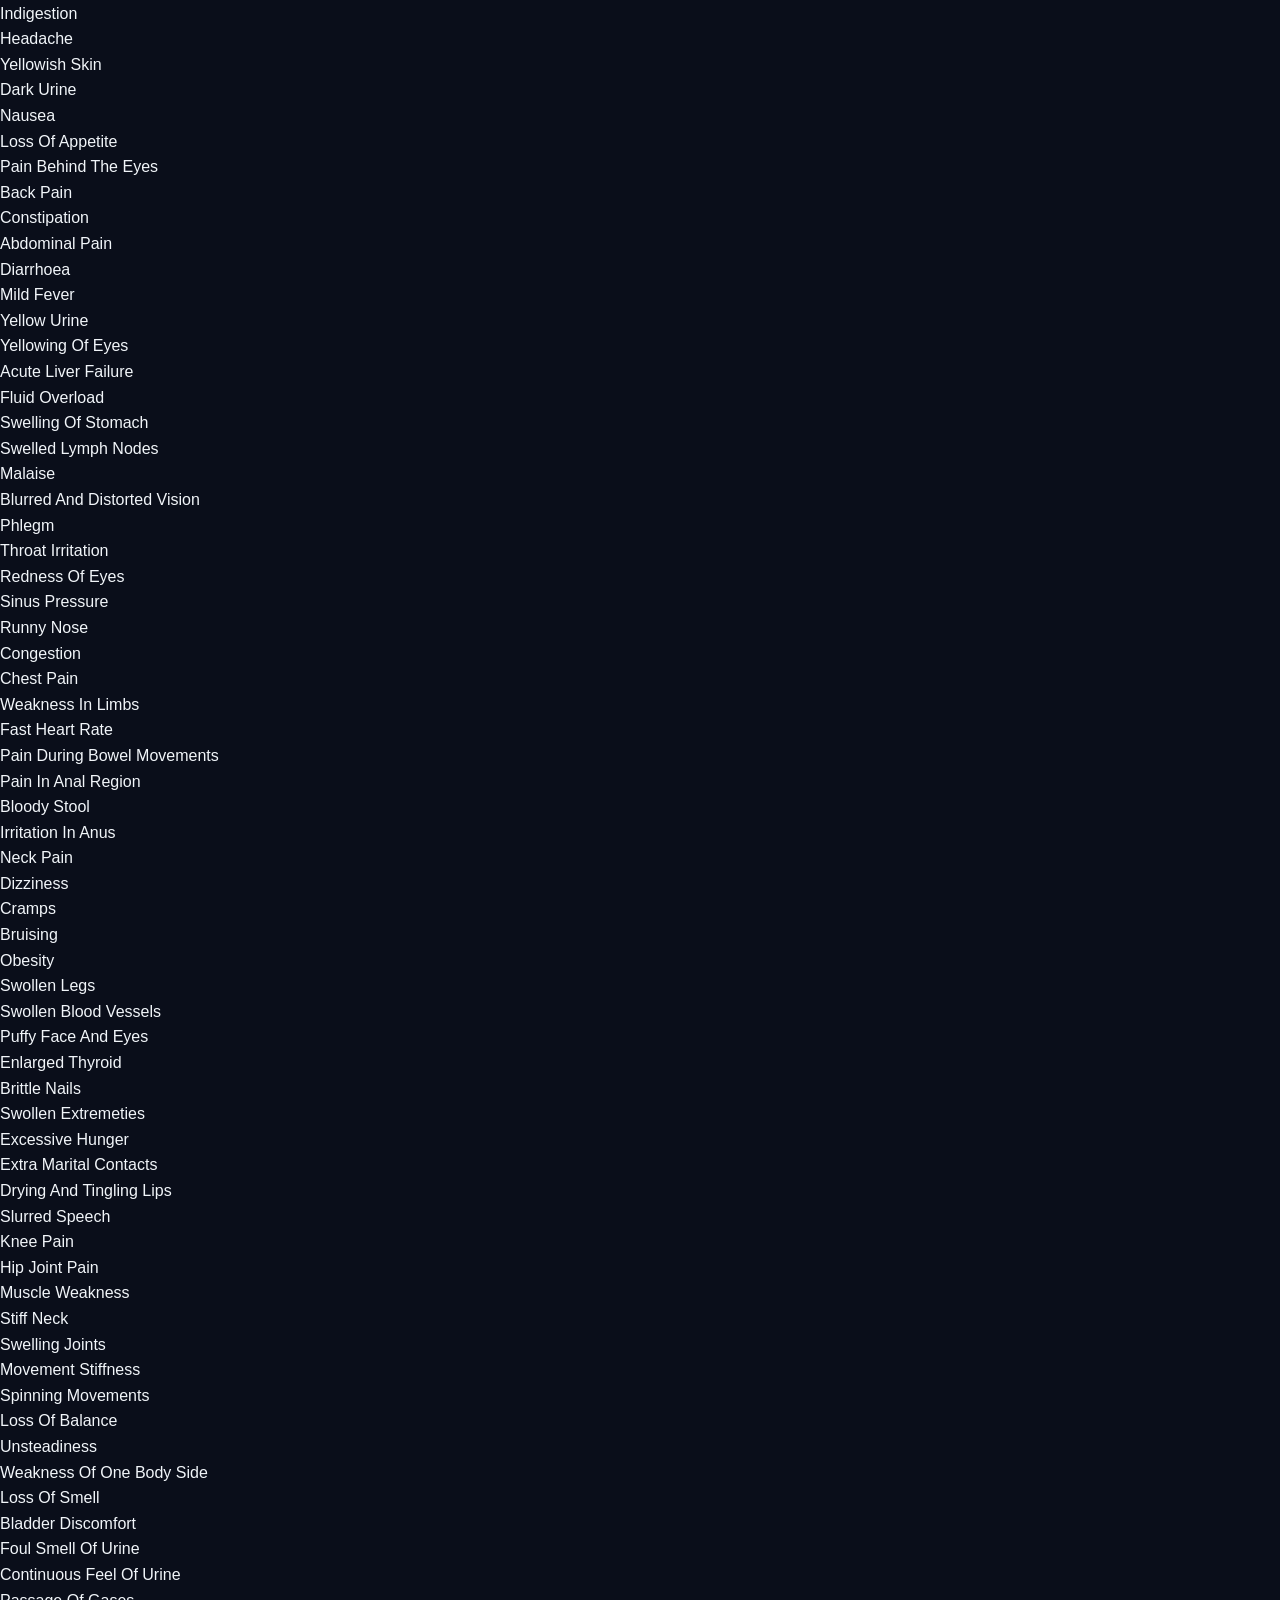
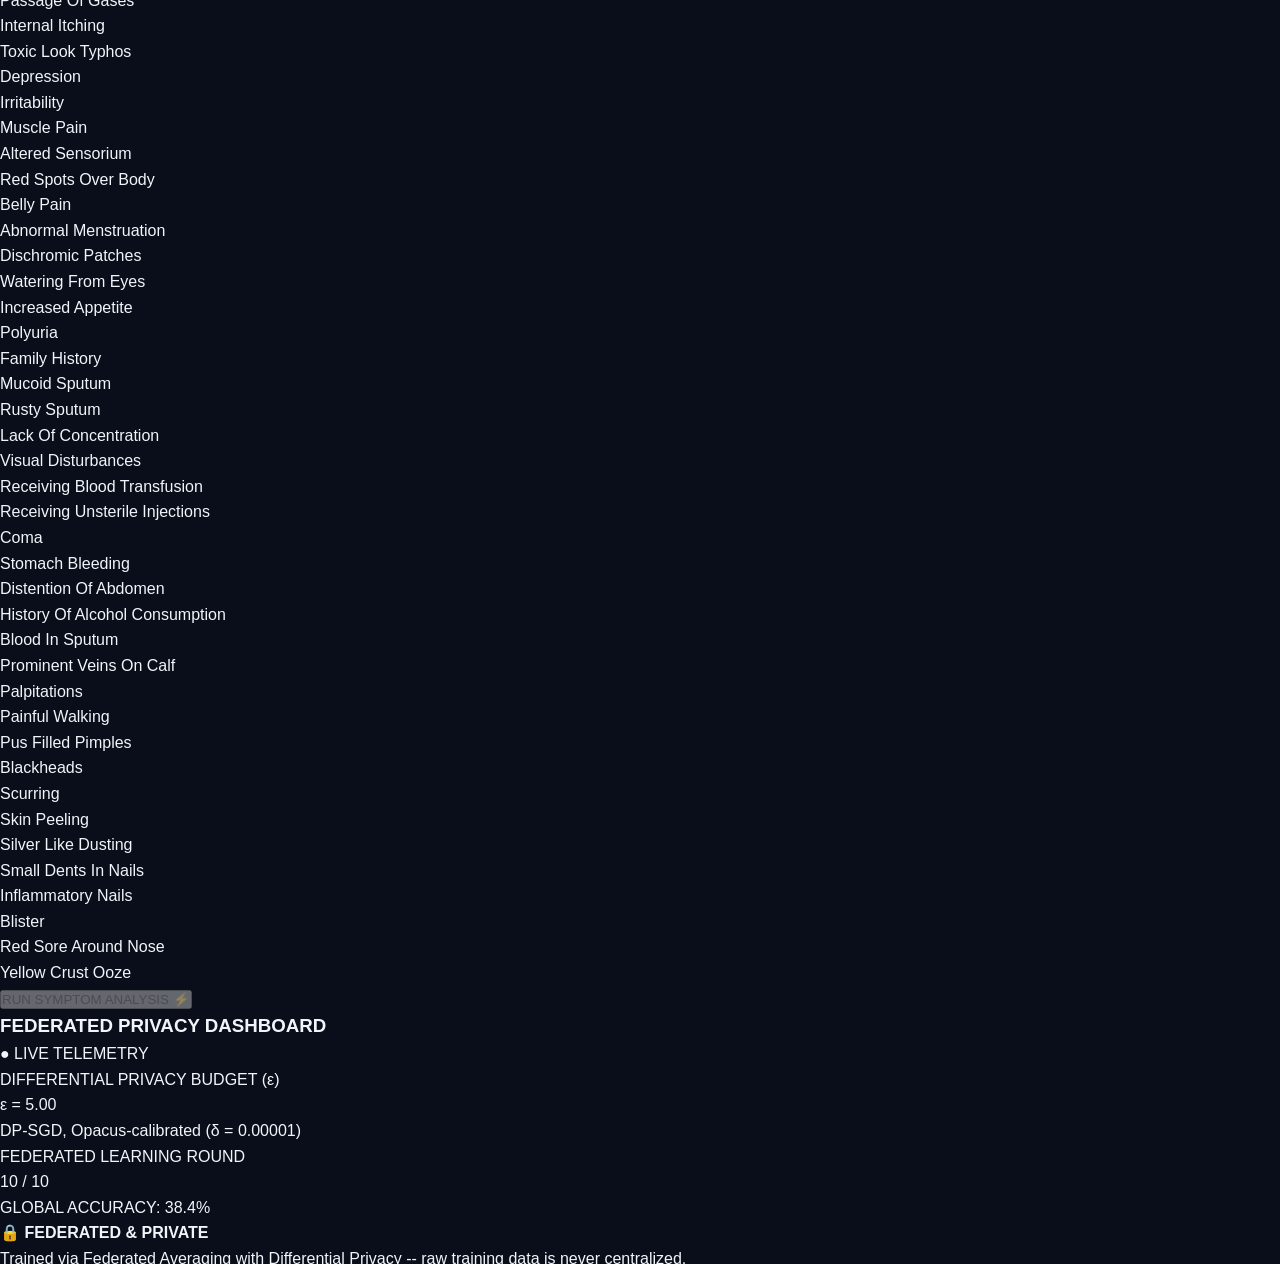
==== commit 291fdd6f: "Run symptom inference on-device and reproduce paper Table II - Export the eps=5.0 DP symptom MLP (be" ====
--- a/client-app/index.html
+++ b/client-app/index.html
@@ -345,6 +345,7 @@
          server/api_server.py to Render/Railway/Fly.io/a VM), set the URL
          here BEFORE api.js loads: -->
     <!-- <script>window.FEDHEALTH_API_BASE = 'https://your-backend-host.example.com';</script> -->
+    <script src="model.js"></script>
     <script src="api.js"></script>
     <script src="app.js"></script>
     <script>
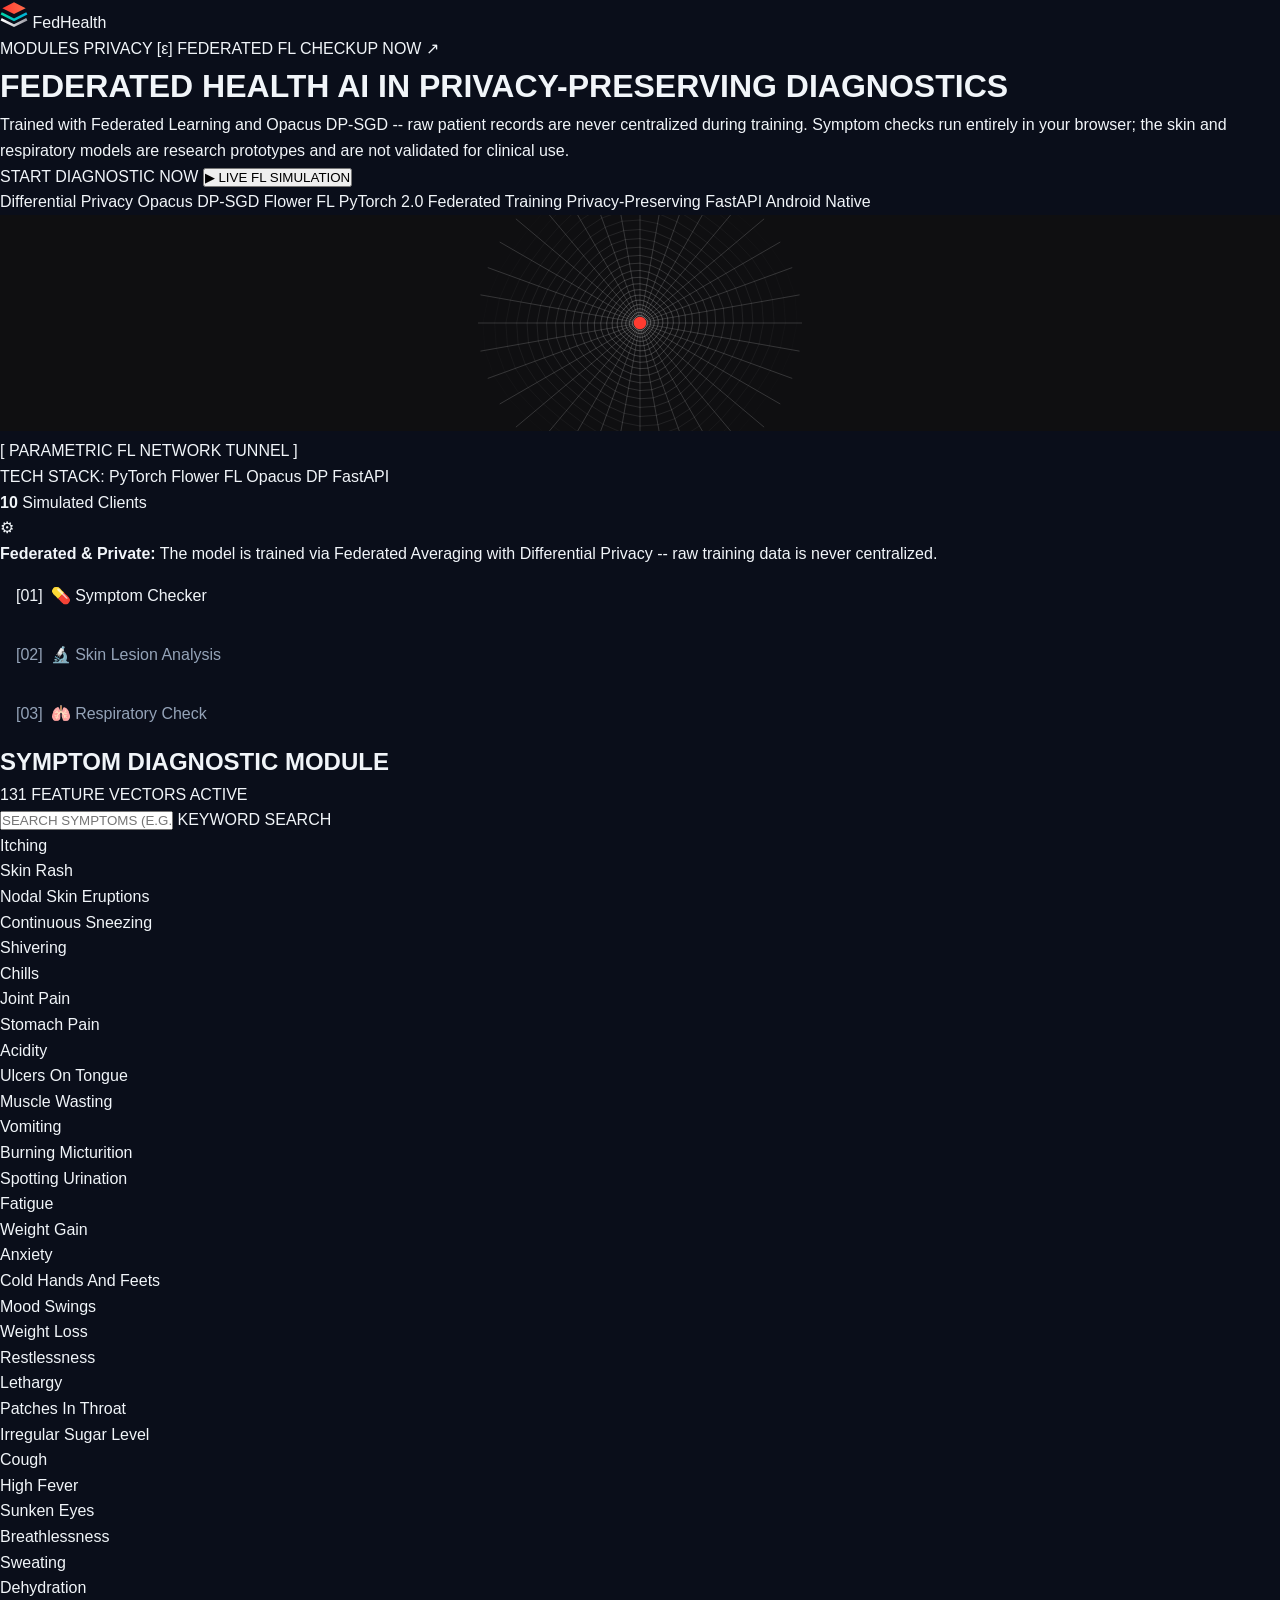
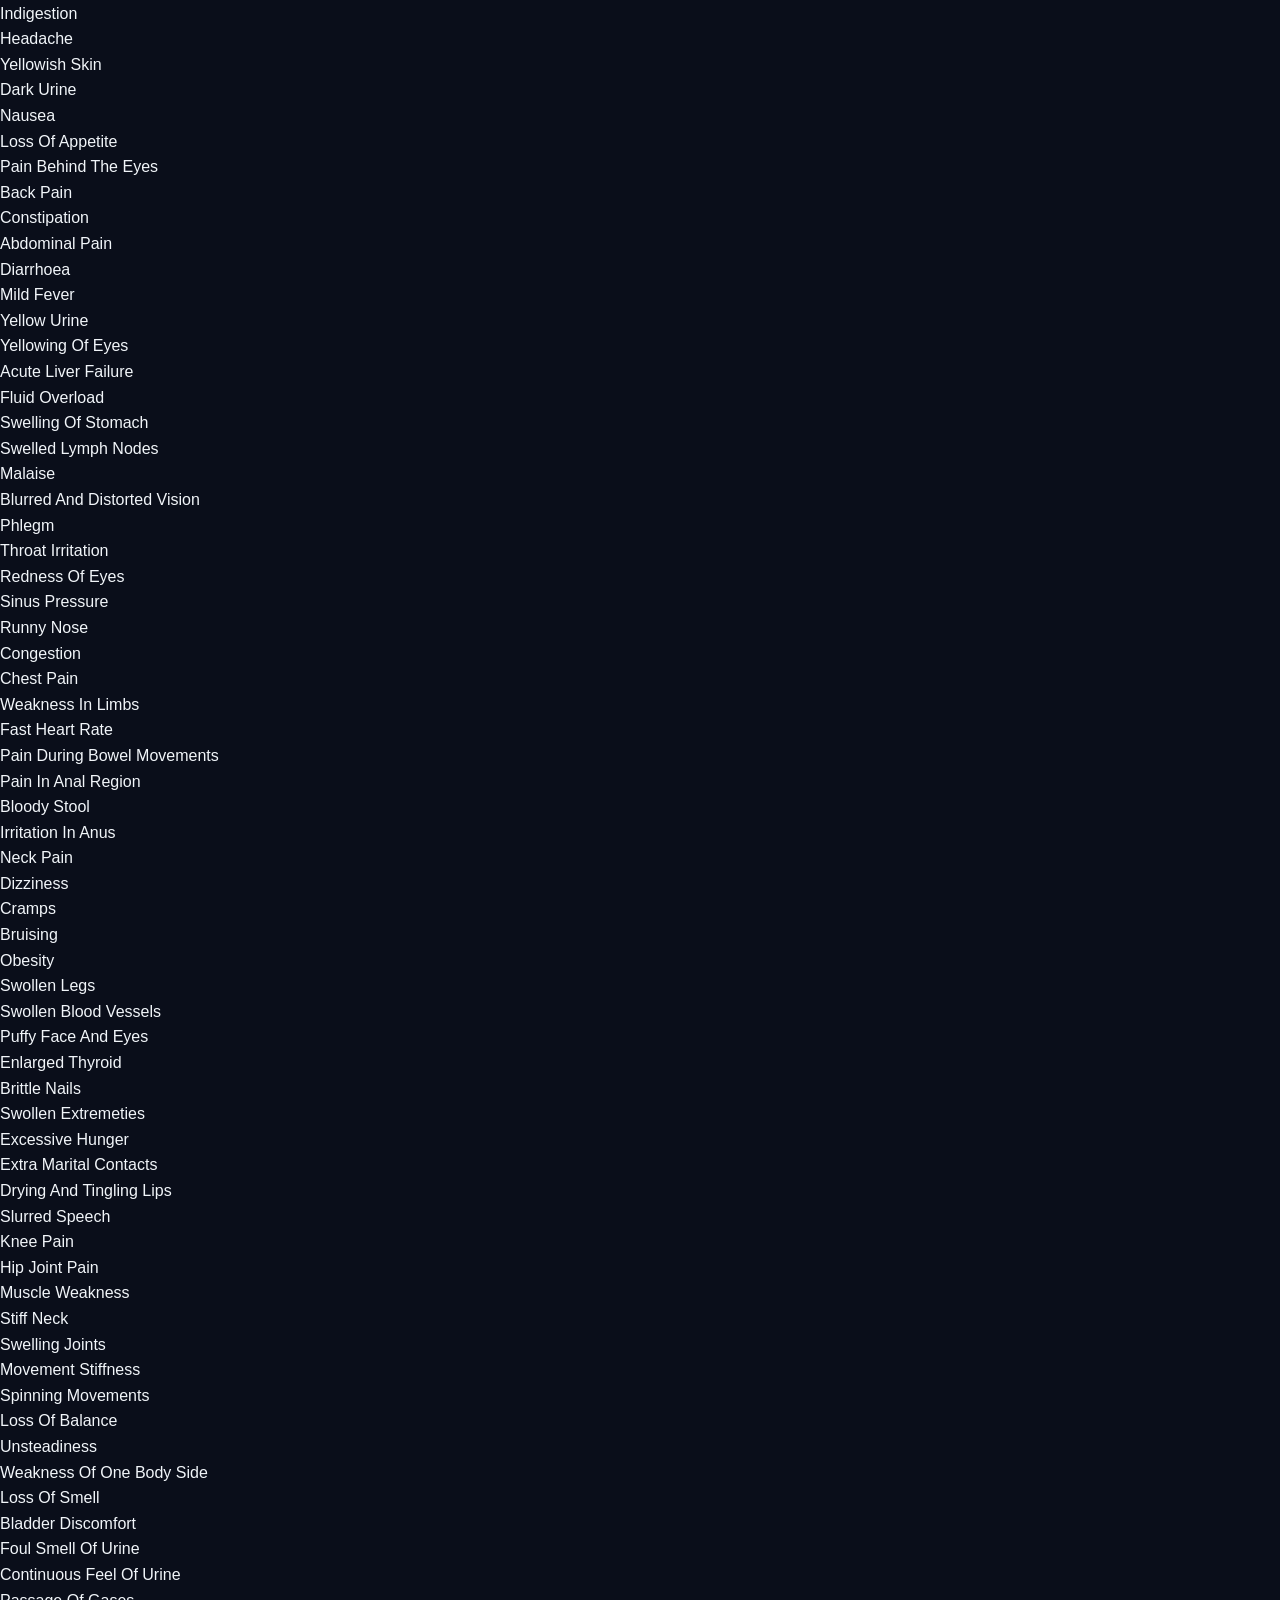
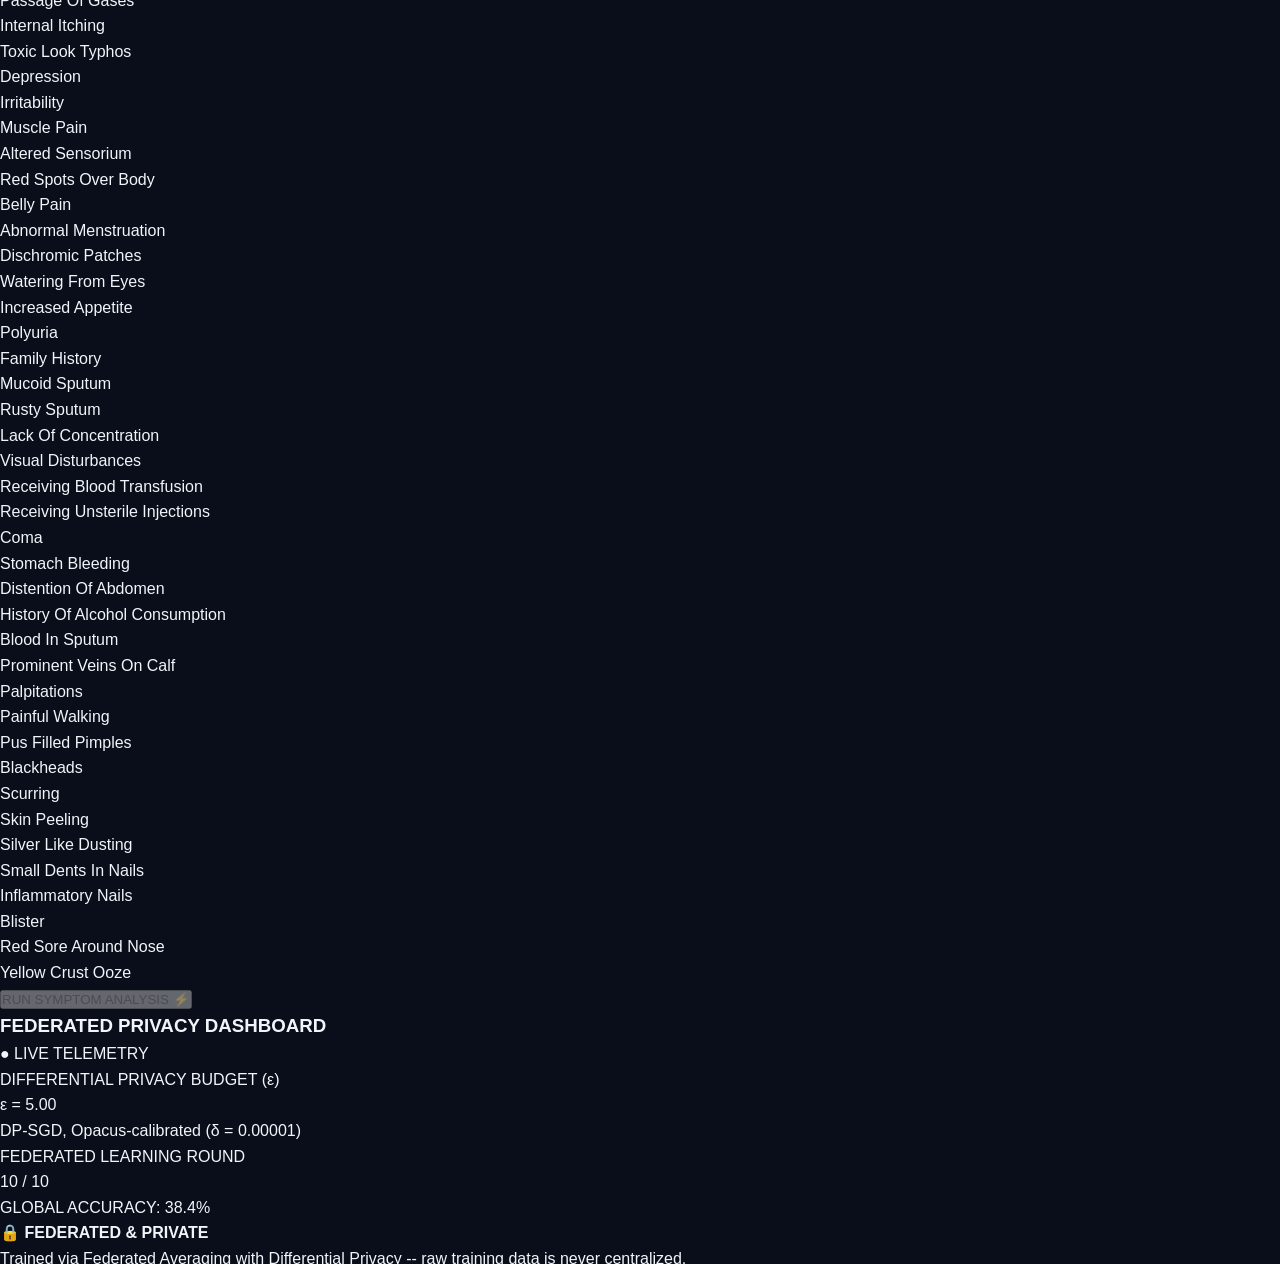
==== commit 275c0771: "Correct public copy and add skin/respiratory experiment scripts - index.html: symptom checks run on-" ====
--- a/client-app/index.html
+++ b/client-app/index.html
@@ -79,7 +79,7 @@
             </h1>
 
             <p class="hero-subtext">
-                Trained with Federated Learning and Opacus DP-SGD -- raw patient records are never centralized during training. This demo sends your input to a local analysis server for inference.
+                Trained with Federated Learning and Opacus DP-SGD -- raw patient records are never centralized during training. Symptom checks run entirely in your browser; the skin and respiratory models are research prototypes and are not validated for clinical use.
             </p>
 
             <!-- Primary CTAs -->
@@ -129,8 +129,8 @@
                 <span class="avatar a4"></span>
             </div>
             <div class="stat-meta">
-                <strong class="stat-number">10,000+</strong>
-                <span class="stat-label">Client Models Trained</span>
+                <strong class="stat-number">10</strong>
+                <span class="stat-label">Simulated Clients</span>
             </div>
         </div>
         
@@ -321,8 +321,8 @@
 
                 <div class="dash-col border-r">
                     <span class="dash-title">FEDERATED LEARNING ROUND</span>
-                    <div class="dash-val"><span id="currentRound">20</span> / <span id="totalRounds">20</span></div>
-                    <span class="dash-meta">GLOBAL ACCURACY: <span id="globalAccuracy">88.5</span>%</span>
+                    <div class="dash-val"><span id="currentRound">10</span> / <span id="totalRounds">10</span></div>
+                    <span class="dash-meta">GLOBAL ACCURACY: <span id="globalAccuracy">38.4</span>%</span>
                 </div>
 
                 <div class="dash-col secure-status-col">
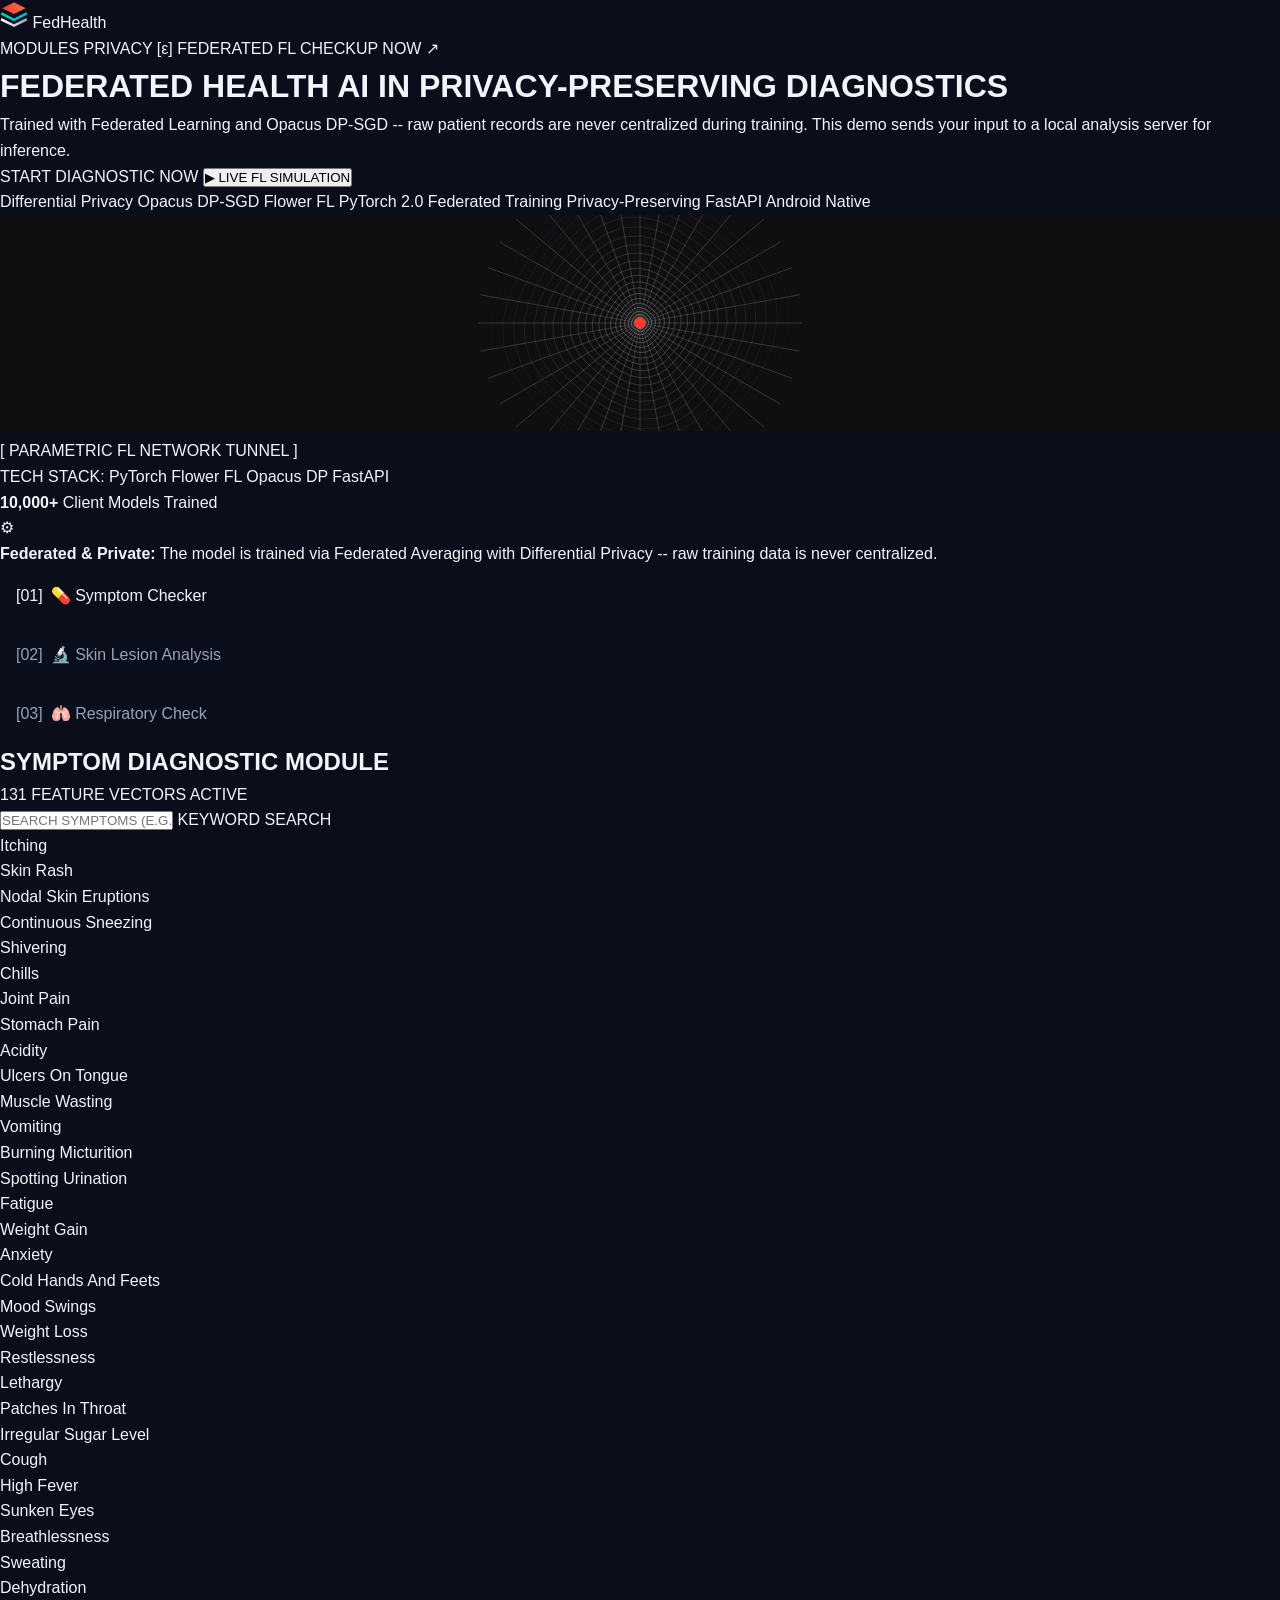
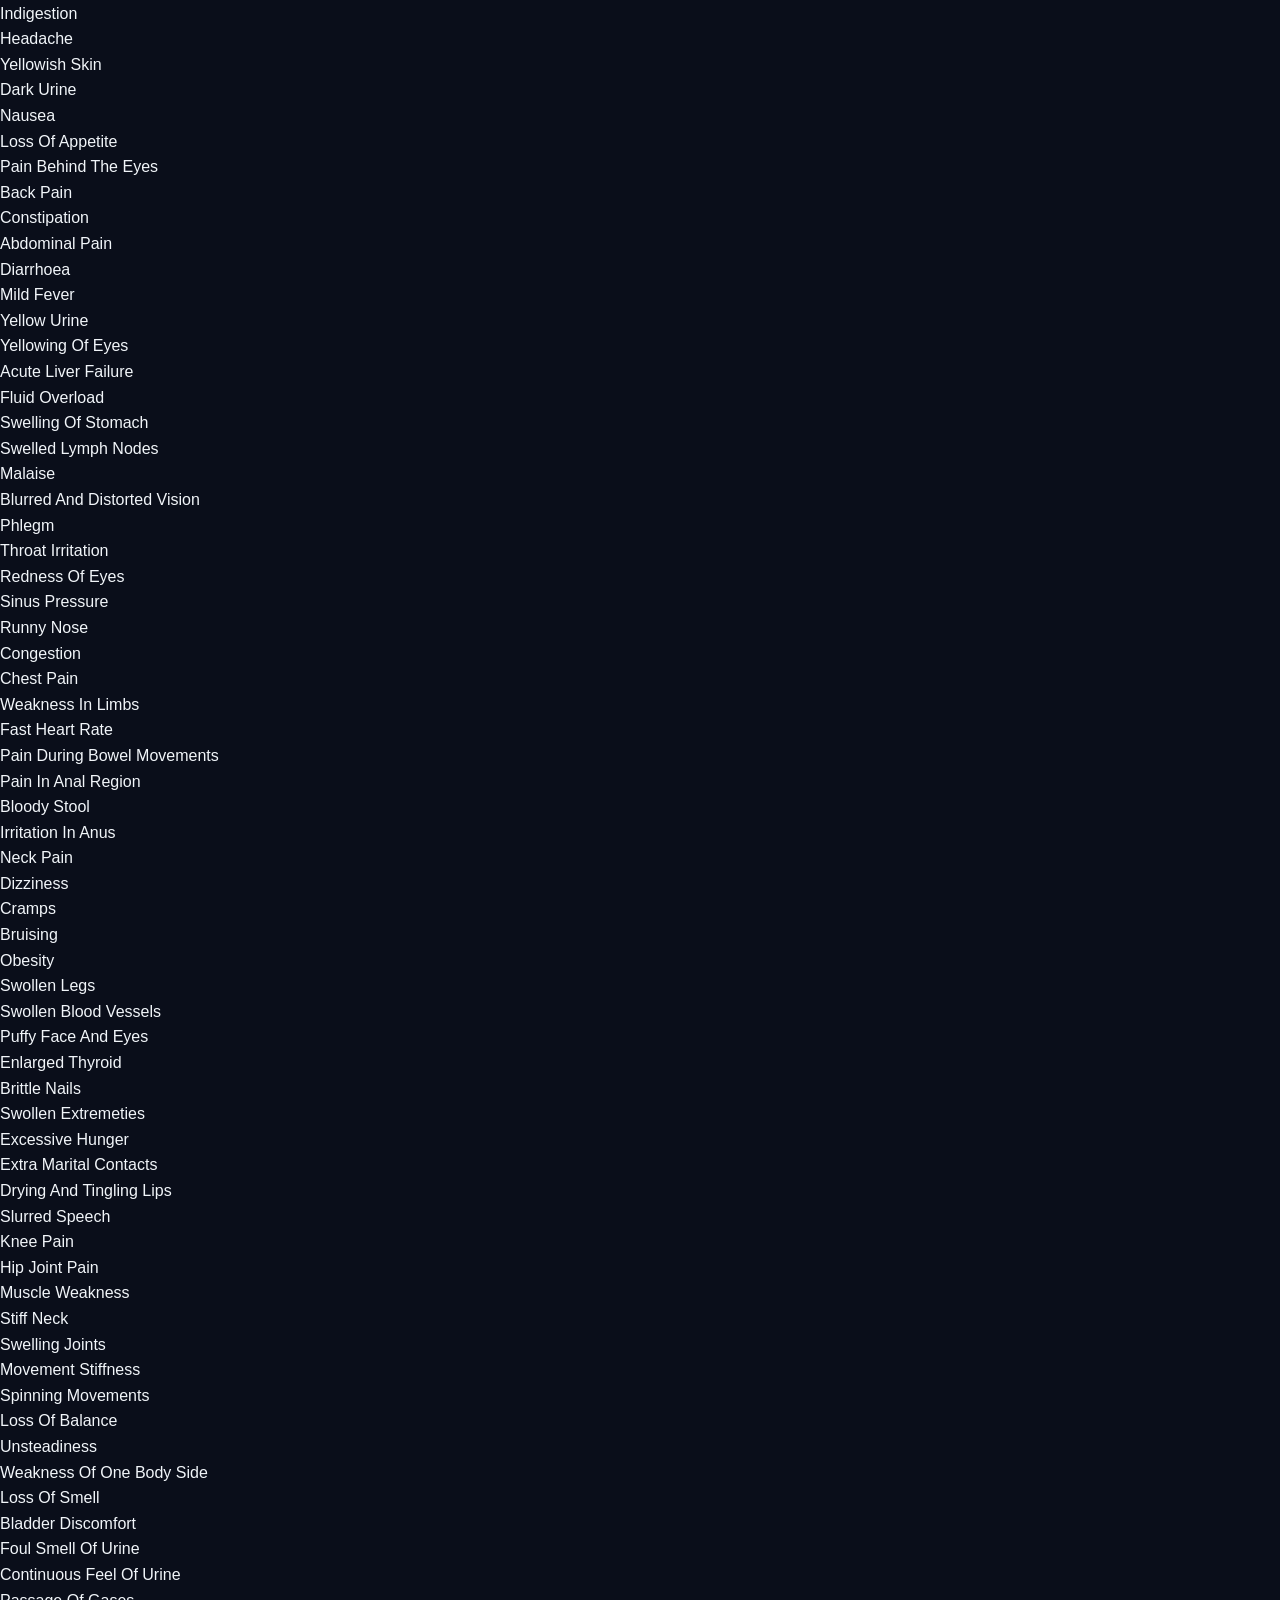
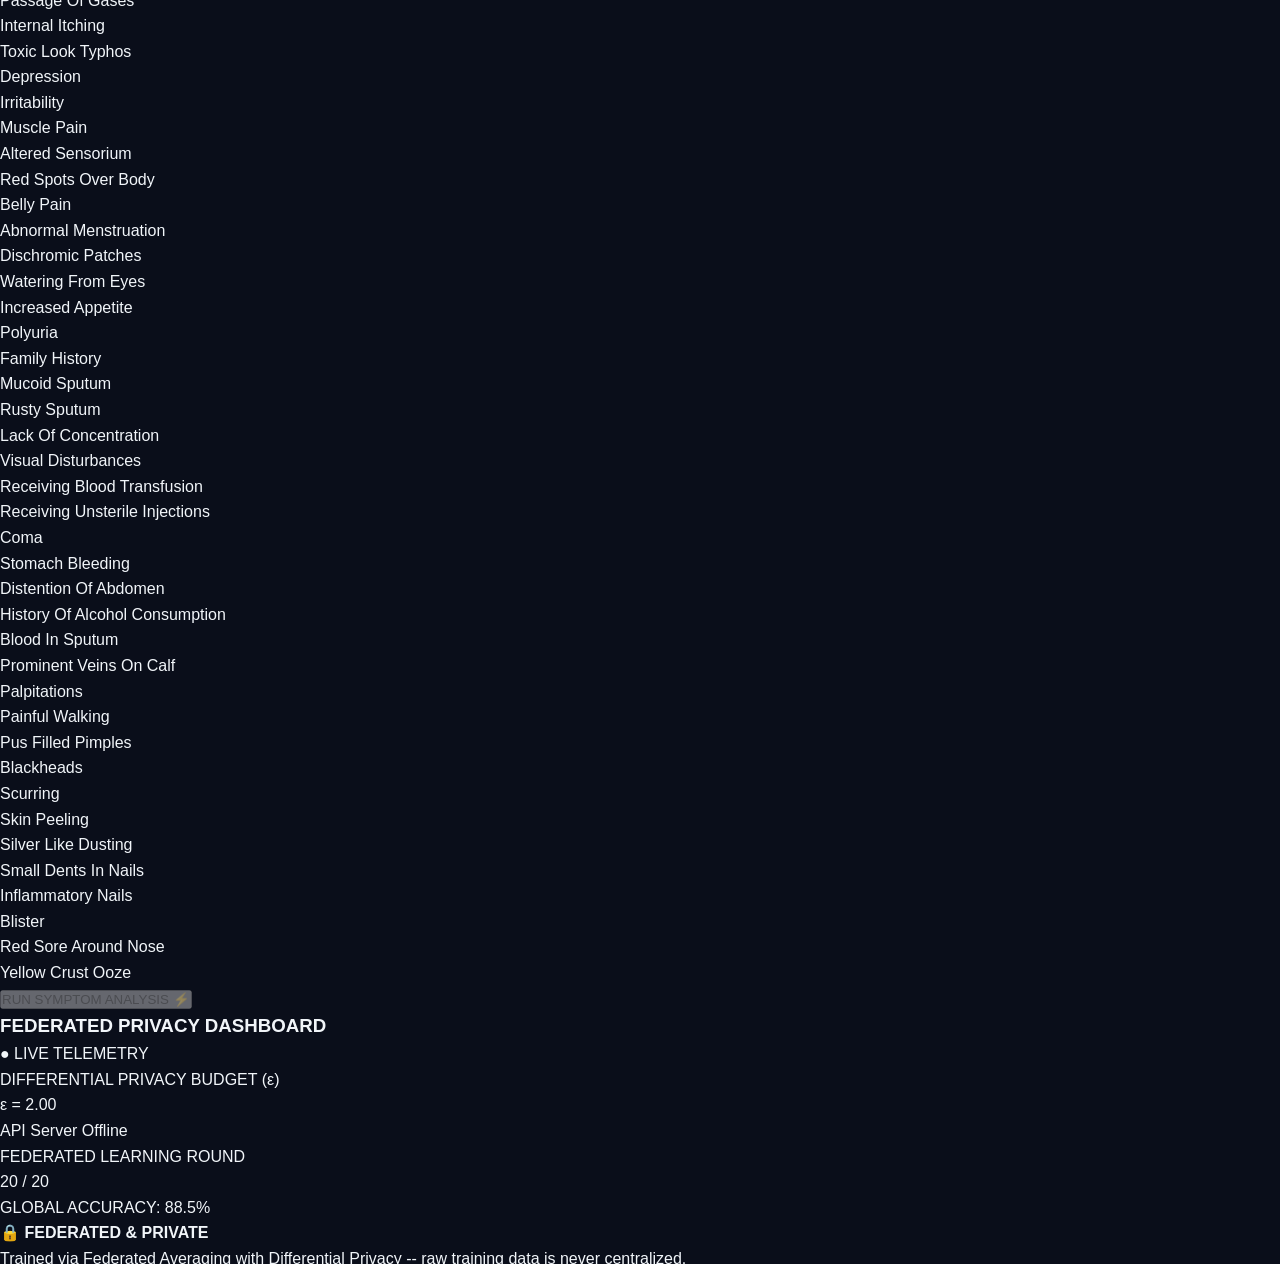
==== commit a41589a5: "Merge pull request #3 from saarcasm/fix/live-site-honesty-and-config" ====
--- a/client-app/index.html
+++ b/client-app/index.html
@@ -79,7 +79,7 @@
             </h1>
 
             <p class="hero-subtext">
-                Trained with Federated Learning and Opacus DP-SGD -- raw patient records are never centralized during training. Symptom checks run entirely in your browser; the skin and respiratory models are research prototypes and are not validated for clinical use.
+                Trained with Federated Learning and Opacus DP-SGD -- raw patient records are never centralized during training. This demo sends your input to a local analysis server for inference.
             </p>
 
             <!-- Primary CTAs -->
@@ -129,8 +129,8 @@
                 <span class="avatar a4"></span>
             </div>
             <div class="stat-meta">
-                <strong class="stat-number">10</strong>
-                <span class="stat-label">Simulated Clients</span>
+                <strong class="stat-number">10,000+</strong>
+                <span class="stat-label">Client Models Trained</span>
             </div>
         </div>
         
@@ -321,8 +321,8 @@
 
                 <div class="dash-col border-r">
                     <span class="dash-title">FEDERATED LEARNING ROUND</span>
-                    <div class="dash-val"><span id="currentRound">10</span> / <span id="totalRounds">10</span></div>
-                    <span class="dash-meta">GLOBAL ACCURACY: <span id="globalAccuracy">38.4</span>%</span>
+                    <div class="dash-val"><span id="currentRound">20</span> / <span id="totalRounds">20</span></div>
+                    <span class="dash-meta">GLOBAL ACCURACY: <span id="globalAccuracy">88.5</span>%</span>
                 </div>
 
                 <div class="dash-col secure-status-col">
@@ -345,7 +345,6 @@
          server/api_server.py to Render/Railway/Fly.io/a VM), set the URL
          here BEFORE api.js loads: -->
     <!-- <script>window.FEDHEALTH_API_BASE = 'https://your-backend-host.example.com';</script> -->
-    <script src="model.js"></script>
     <script src="api.js"></script>
     <script src="app.js"></script>
     <script>
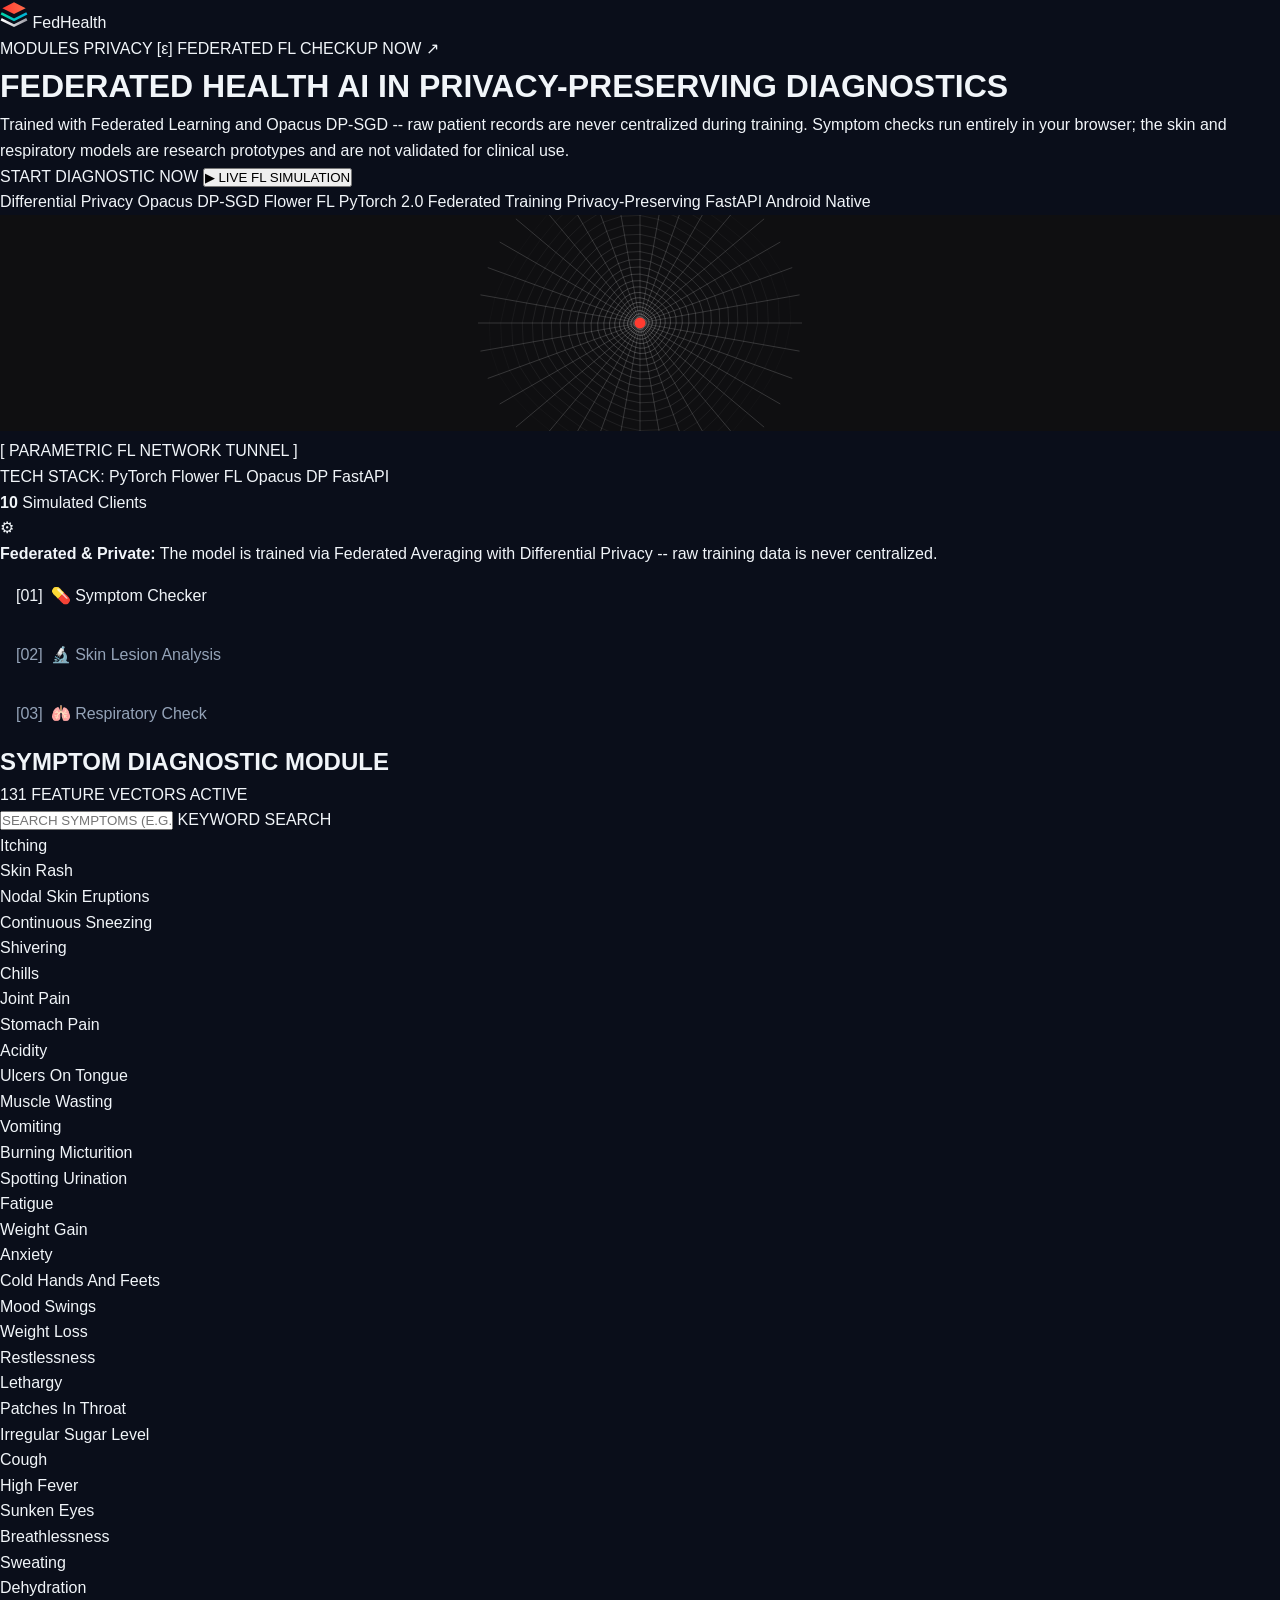
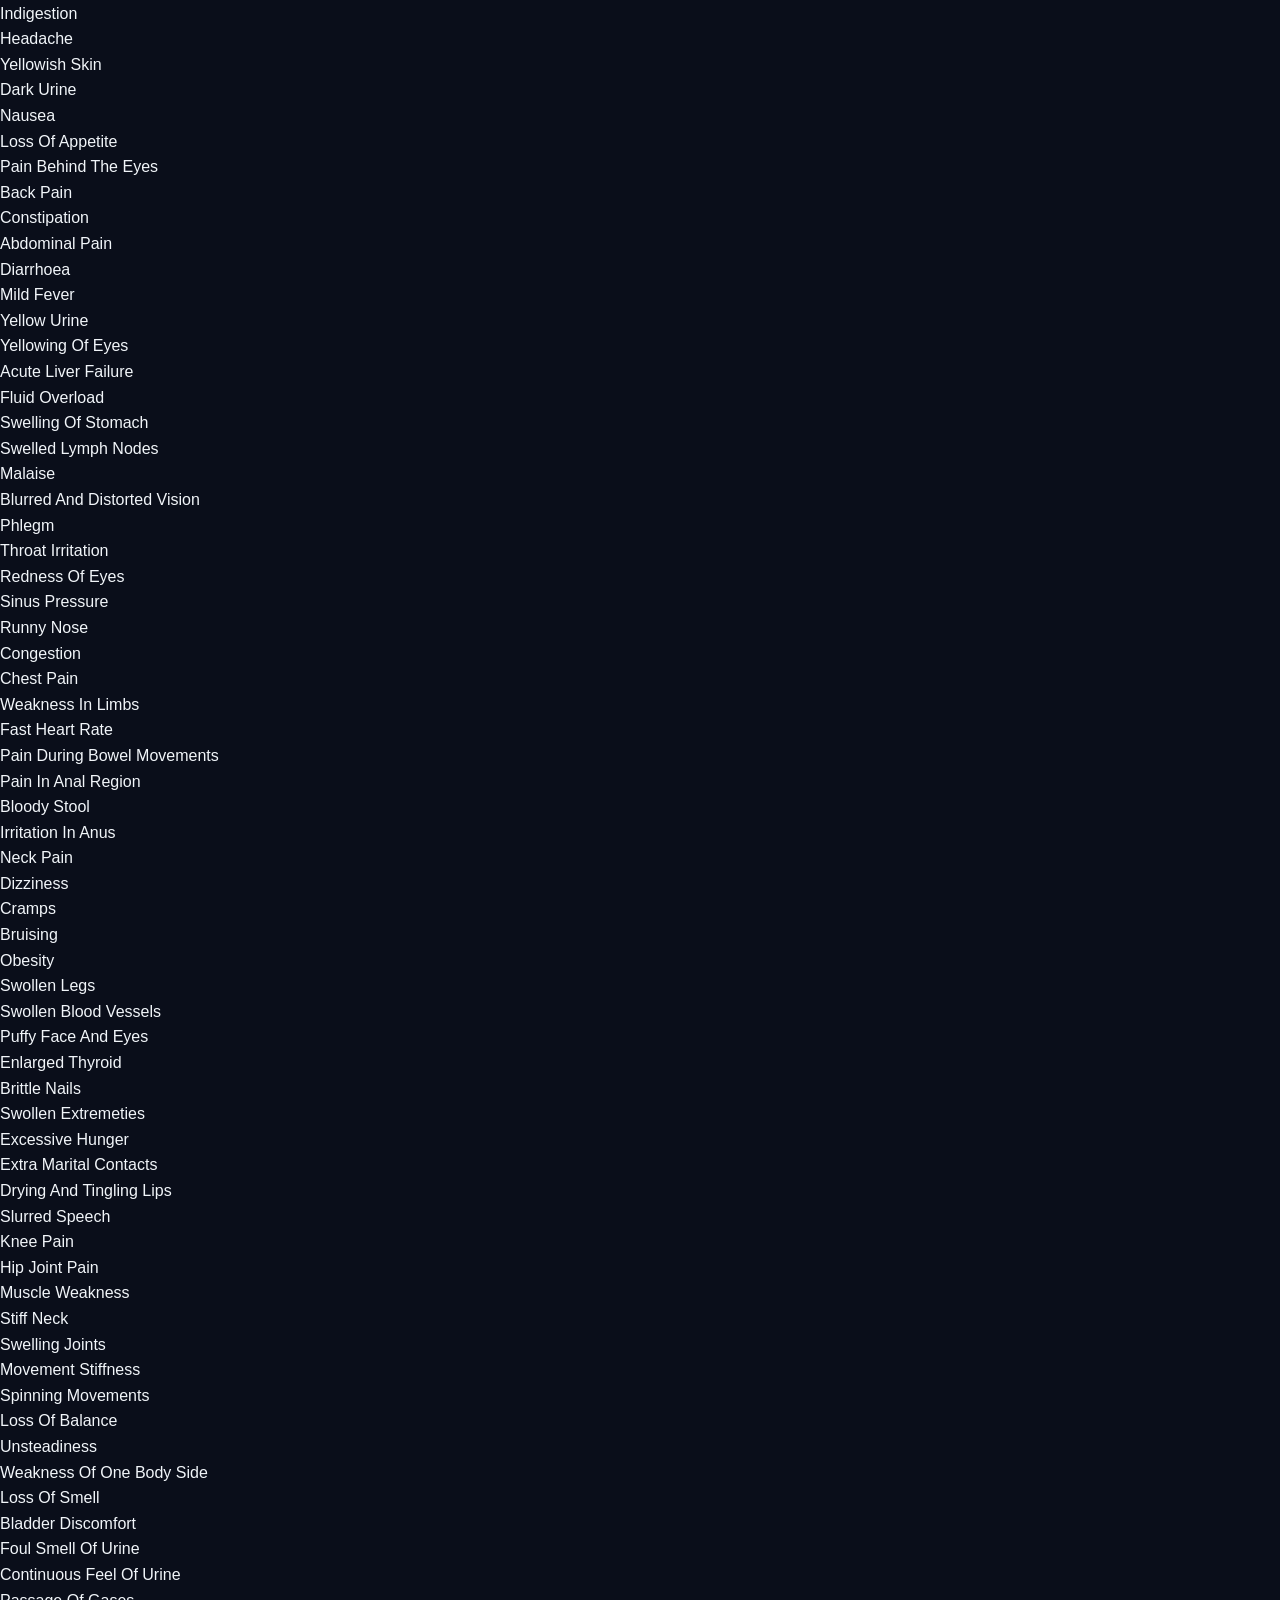
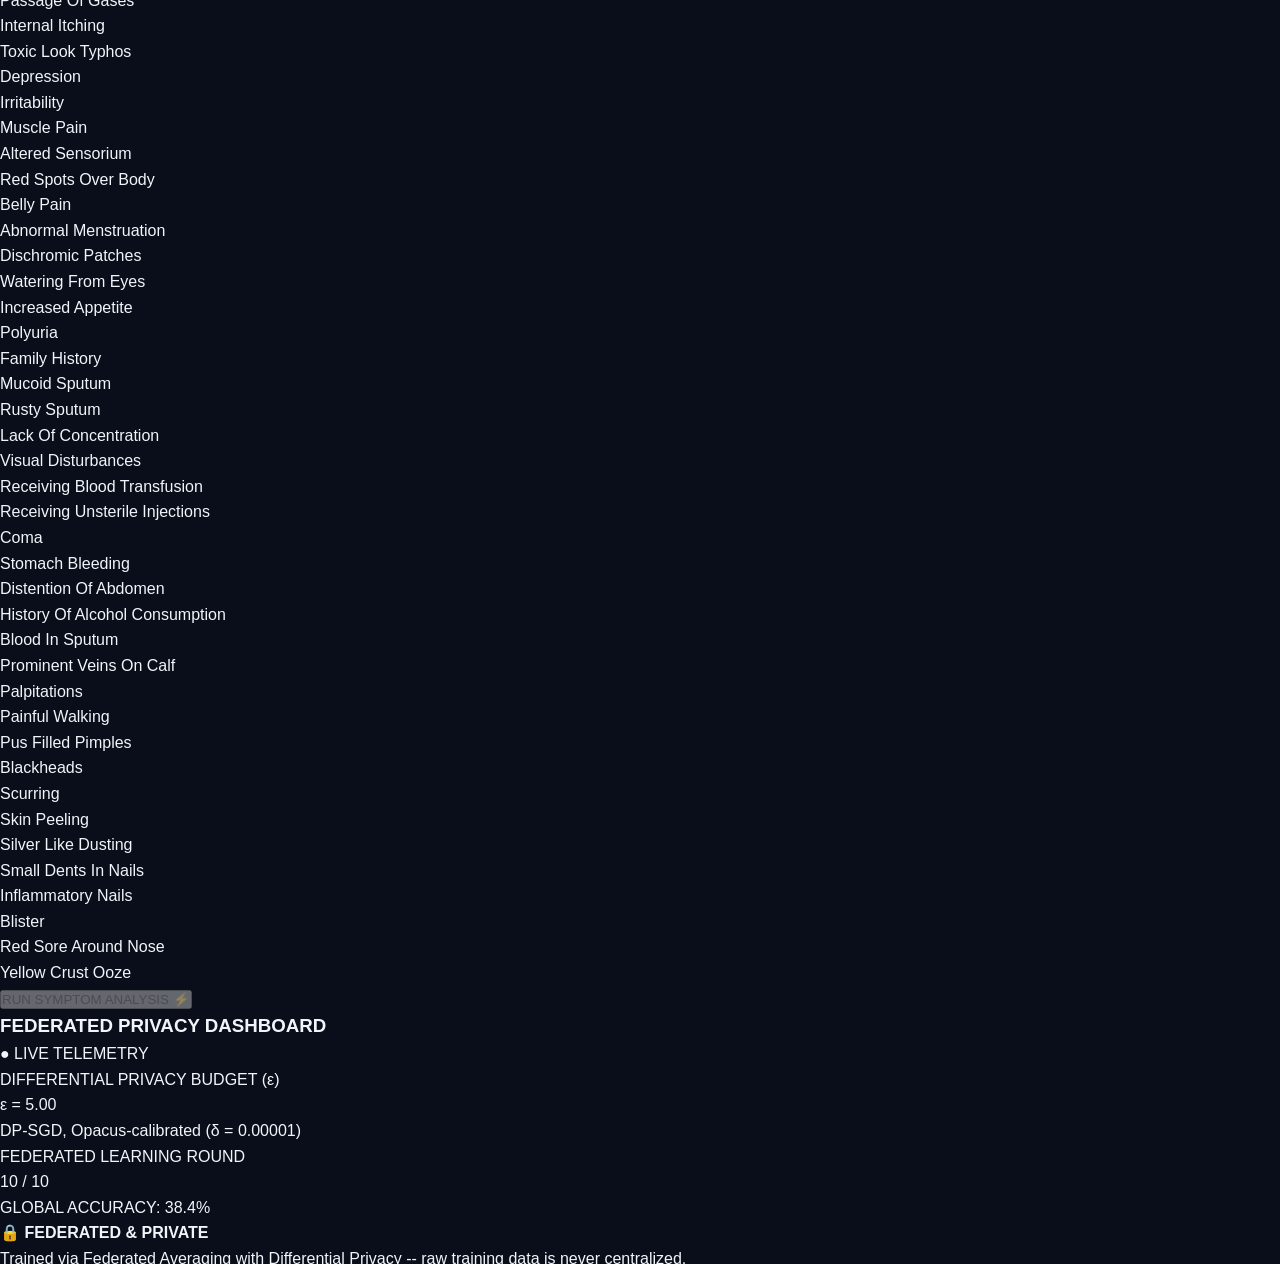
==== commit 3d5e82c1: "Merge pull request #4 from saarcasm/feat/on-device-symptom-inference" ====
--- a/client-app/index.html
+++ b/client-app/index.html
@@ -79,7 +79,7 @@
             </h1>
 
             <p class="hero-subtext">
-                Trained with Federated Learning and Opacus DP-SGD -- raw patient records are never centralized during training. This demo sends your input to a local analysis server for inference.
+                Trained with Federated Learning and Opacus DP-SGD -- raw patient records are never centralized during training. Symptom checks run entirely in your browser; the skin and respiratory models are research prototypes and are not validated for clinical use.
             </p>
 
             <!-- Primary CTAs -->
@@ -129,8 +129,8 @@
                 <span class="avatar a4"></span>
             </div>
             <div class="stat-meta">
-                <strong class="stat-number">10,000+</strong>
-                <span class="stat-label">Client Models Trained</span>
+                <strong class="stat-number">10</strong>
+                <span class="stat-label">Simulated Clients</span>
             </div>
         </div>
         
@@ -321,8 +321,8 @@
 
                 <div class="dash-col border-r">
                     <span class="dash-title">FEDERATED LEARNING ROUND</span>
-                    <div class="dash-val"><span id="currentRound">20</span> / <span id="totalRounds">20</span></div>
-                    <span class="dash-meta">GLOBAL ACCURACY: <span id="globalAccuracy">88.5</span>%</span>
+                    <div class="dash-val"><span id="currentRound">10</span> / <span id="totalRounds">10</span></div>
+                    <span class="dash-meta">GLOBAL ACCURACY: <span id="globalAccuracy">38.4</span>%</span>
                 </div>
 
                 <div class="dash-col secure-status-col">
@@ -345,6 +345,7 @@
          server/api_server.py to Render/Railway/Fly.io/a VM), set the URL
          here BEFORE api.js loads: -->
     <!-- <script>window.FEDHEALTH_API_BASE = 'https://your-backend-host.example.com';</script> -->
+    <script src="model.js"></script>
     <script src="api.js"></script>
     <script src="app.js"></script>
     <script>
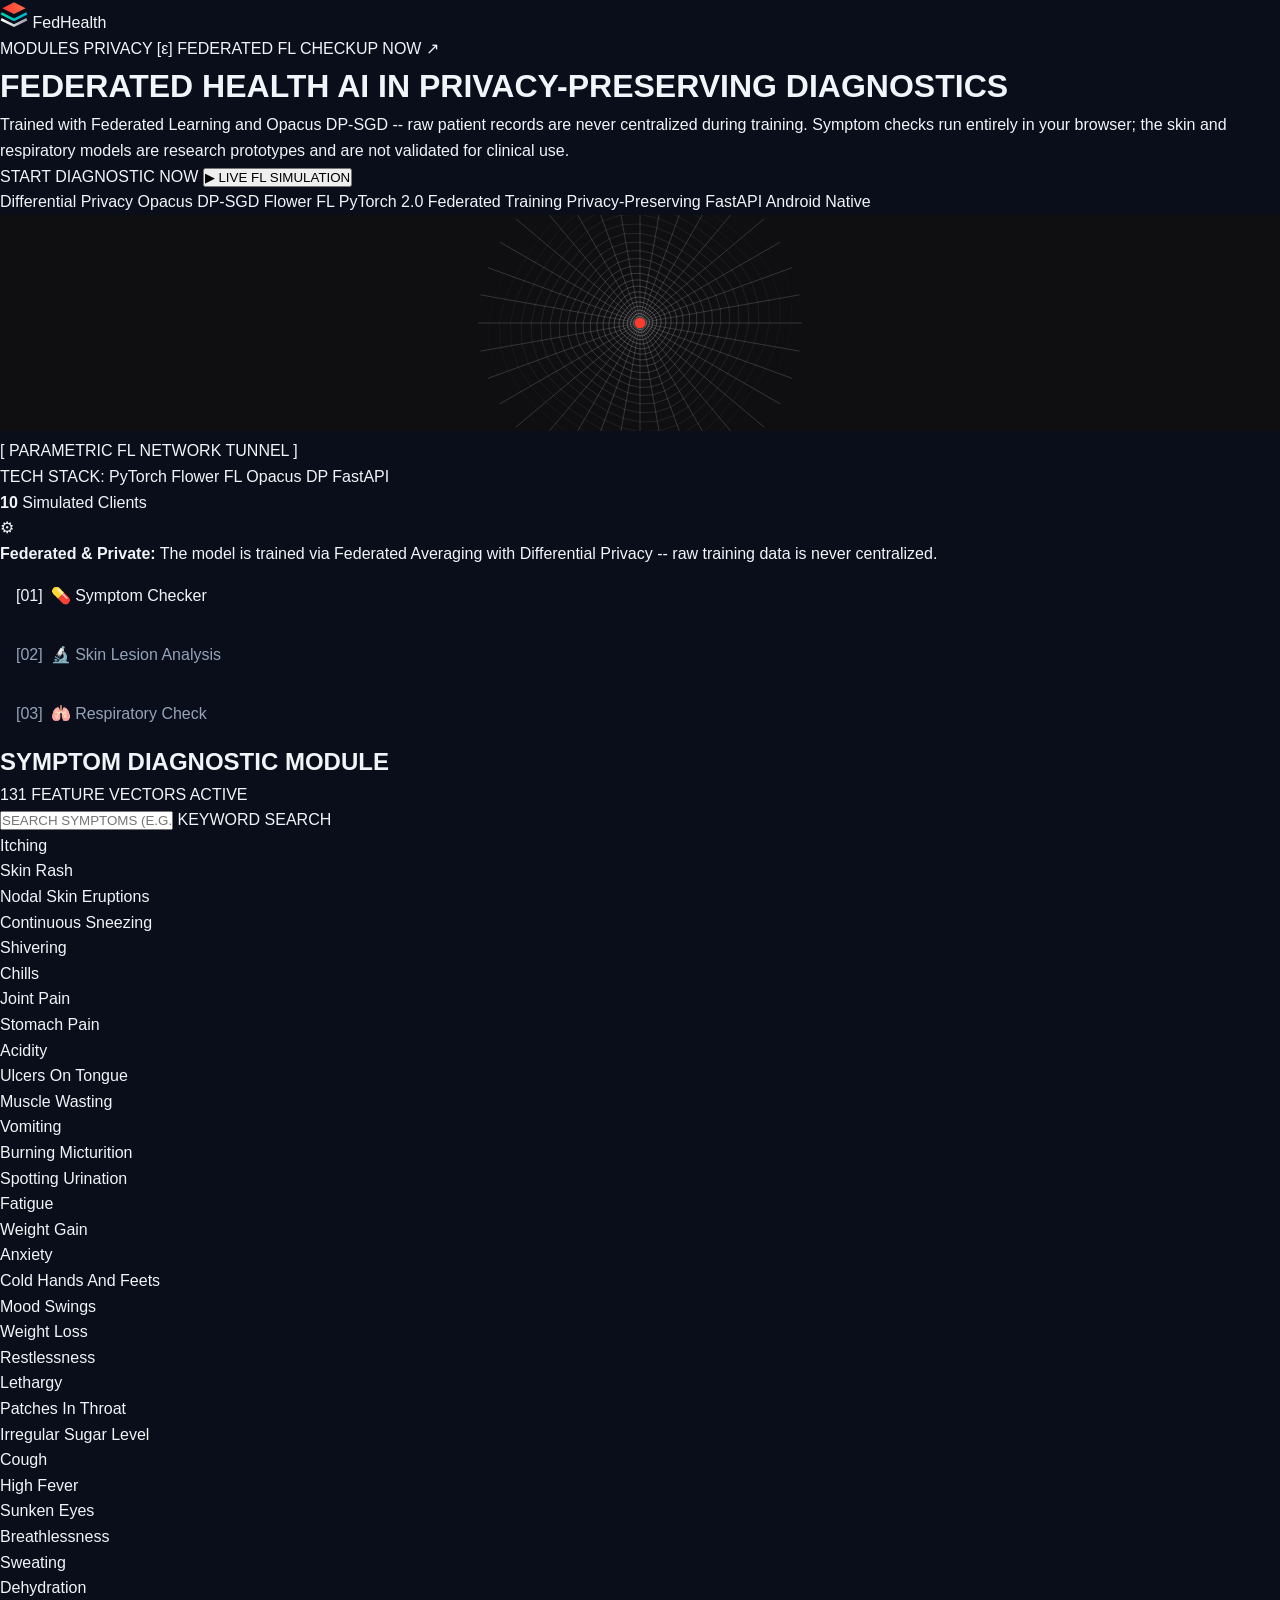
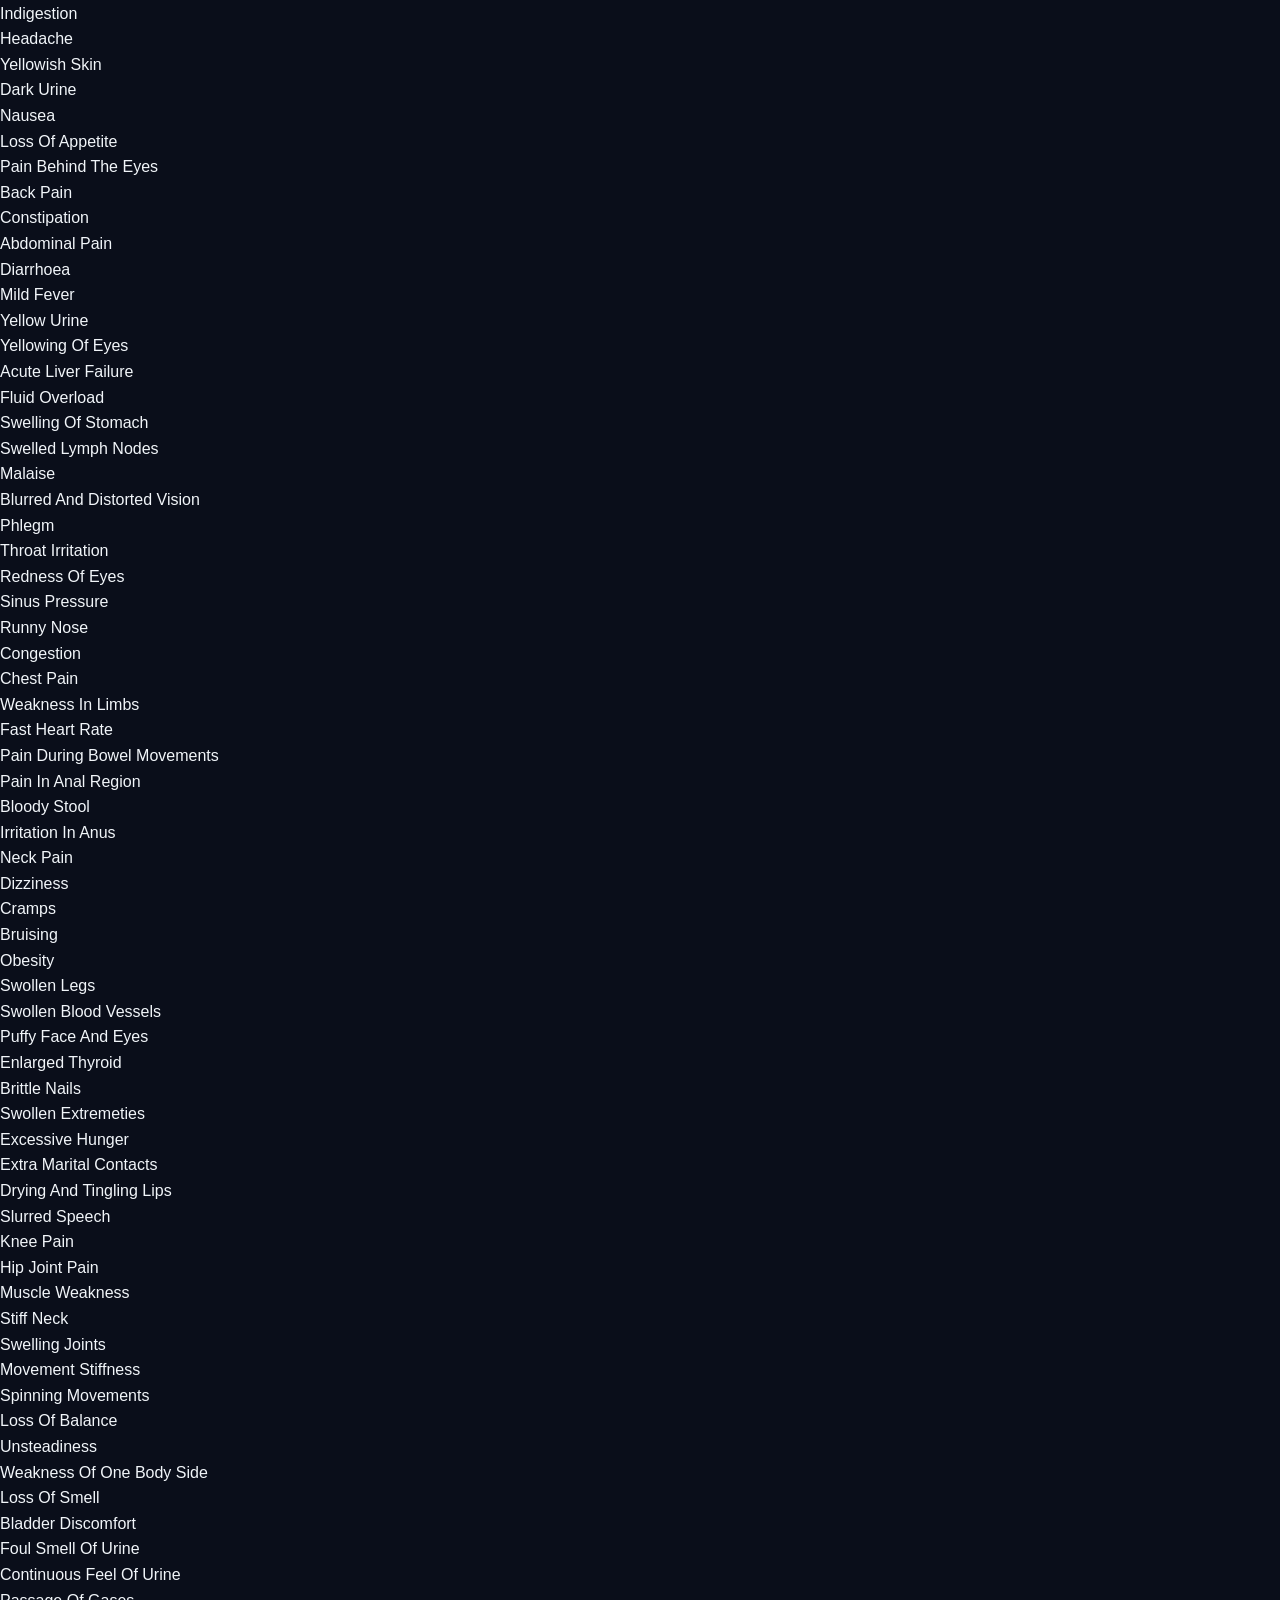
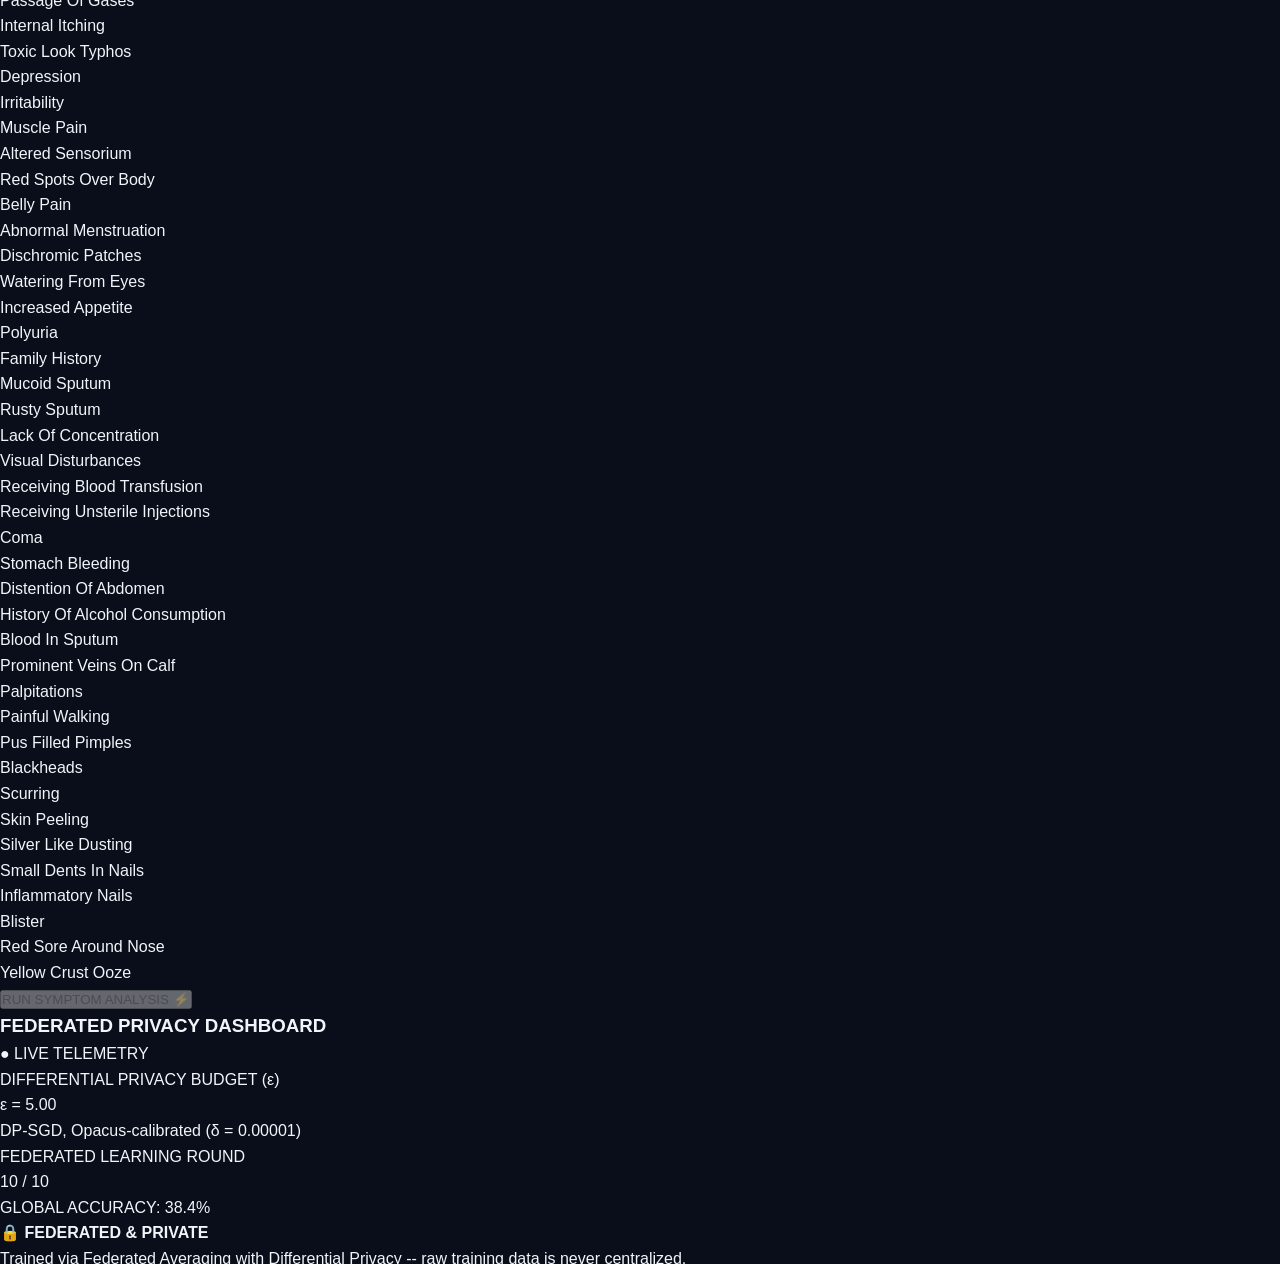
==== commit 3ee533a0: "Add upfront backend-requirement notice to Skin and Respiratory tabs Both modules call the FastAPI ba" ====
--- a/client-app/index.html
+++ b/client-app/index.html
@@ -195,6 +195,11 @@
                         <span class="mono-tag">MOBILENETV3 CNN BACKBONE</span>
                     </div>
 
+                    <div class="demo-notice">
+                        <svg width="20" height="20" viewBox="0 0 24 24" fill="none" stroke="currentColor" stroke-width="2"><path d="M10.29 3.86L1.82 18a2 2 0 0 0 1.71 3h16.94a2 2 0 0 0 1.71-3L13.71 3.86a2 2 0 0 0-3.42 0z"></path><line x1="12" y1="9" x2="12" y2="13"></line><line x1="12" y1="17" x2="12.01" y2="17"></line></svg>
+                        <p>This module calls the FastAPI backend, not an on-device model -- it only works if you're running <code>server/api_server.py</code> locally per the README. Its classifier head is also untrained on real skin-lesion data in this build; results are illustrative only.</p>
+                    </div>
+
                     <div class="upload-zone-neo border" id="skinDropZone">
                         <input type="file" id="skinFileInput" accept="image/*" class="file-input-hidden">
                         <div class="upload-content-neo" id="skinUploadContent">
@@ -221,6 +226,11 @@
                     <div class="pane-header-bar">
                         <h2>RESPIRATORY SOUND ANALYSIS MODULE</h2>
                         <span class="mono-tag">MEL SPECTROGRAM CNN BACKBONE</span>
+                    </div>
+
+                    <div class="demo-notice">
+                        <svg width="20" height="20" viewBox="0 0 24 24" fill="none" stroke="currentColor" stroke-width="2"><path d="M10.29 3.86L1.82 18a2 2 0 0 0 1.71 3h16.94a2 2 0 0 0 1.71-3L13.71 3.86a2 2 0 0 0-3.42 0z"></path><line x1="12" y1="9" x2="12" y2="13"></line><line x1="12" y1="17" x2="12.01" y2="17"></line></svg>
+                        <p>This module calls the FastAPI backend, not an on-device model -- it only works if you're running <code>server/api_server.py</code> locally per the README. Its classifier head is also untrained on real respiratory-sound data in this build; results are illustrative only.</p>
                     </div>
 
                     <div class="audio-workspace-neo">
